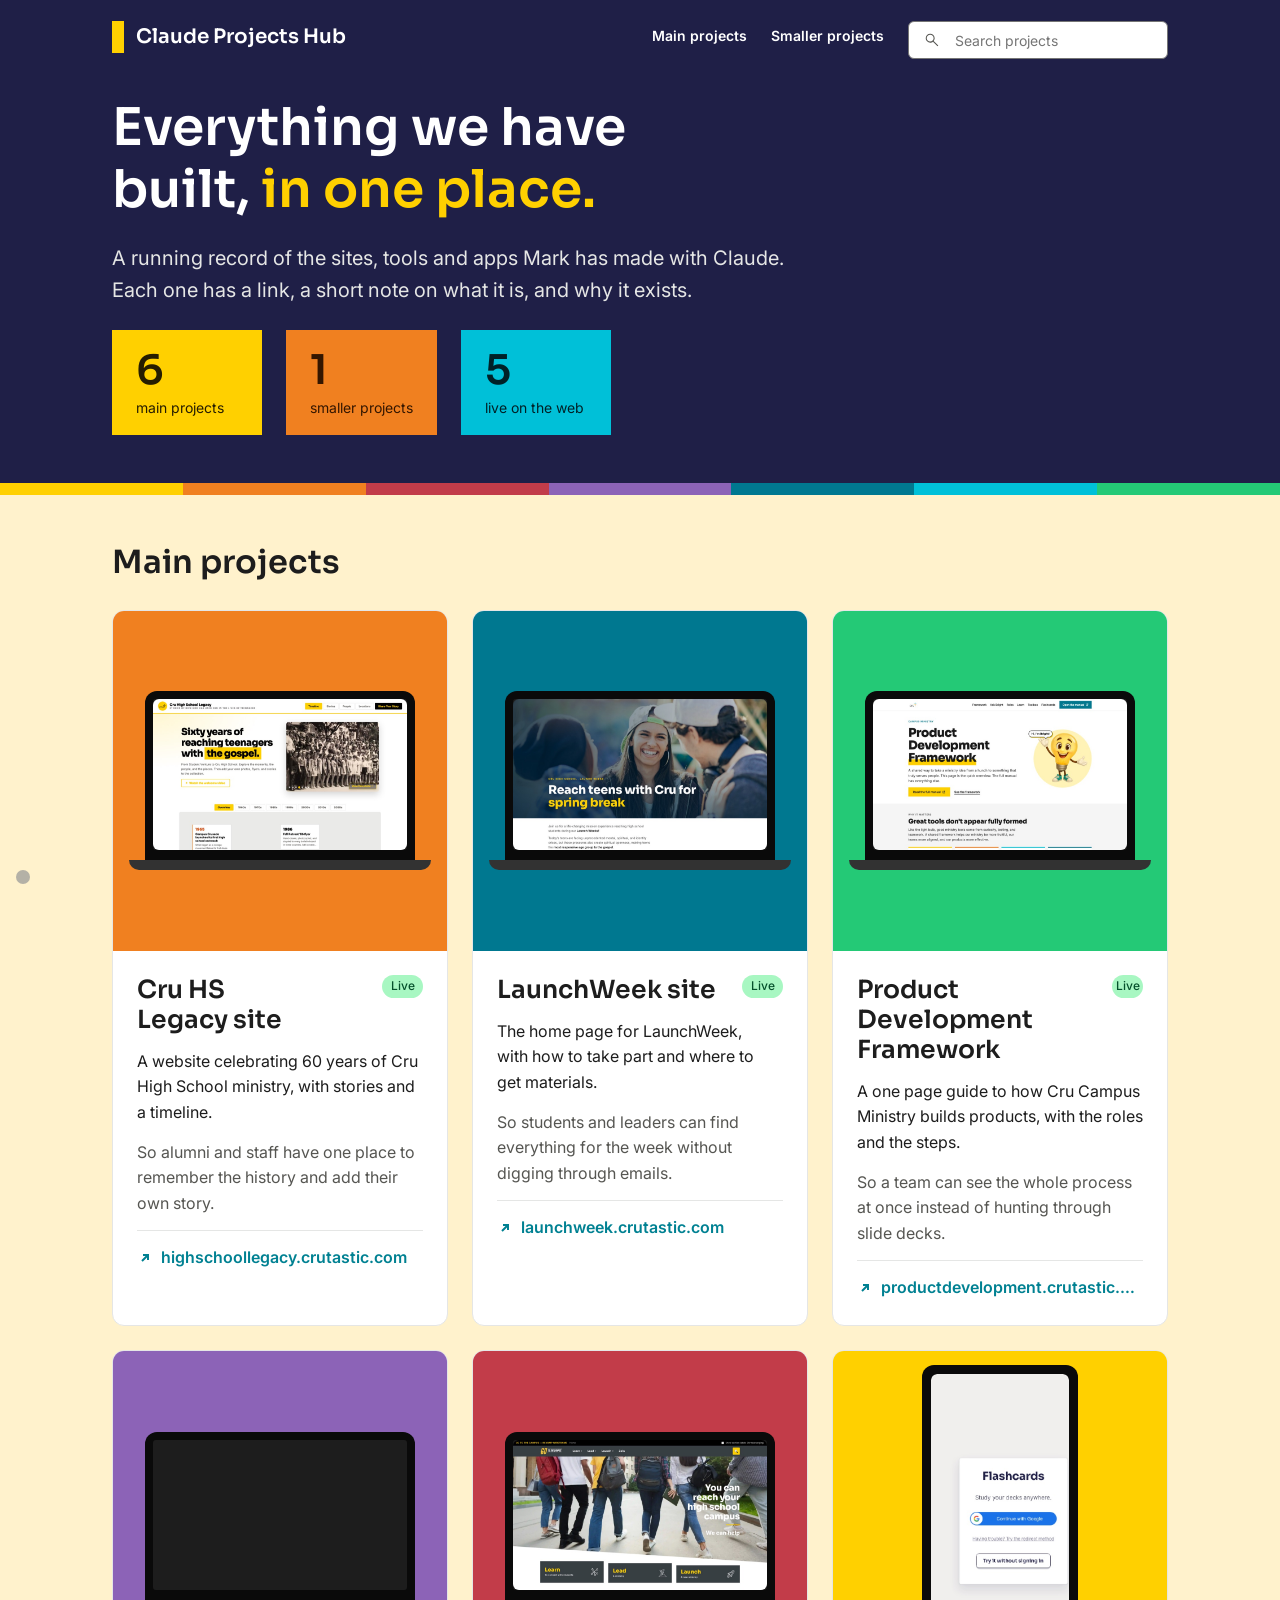
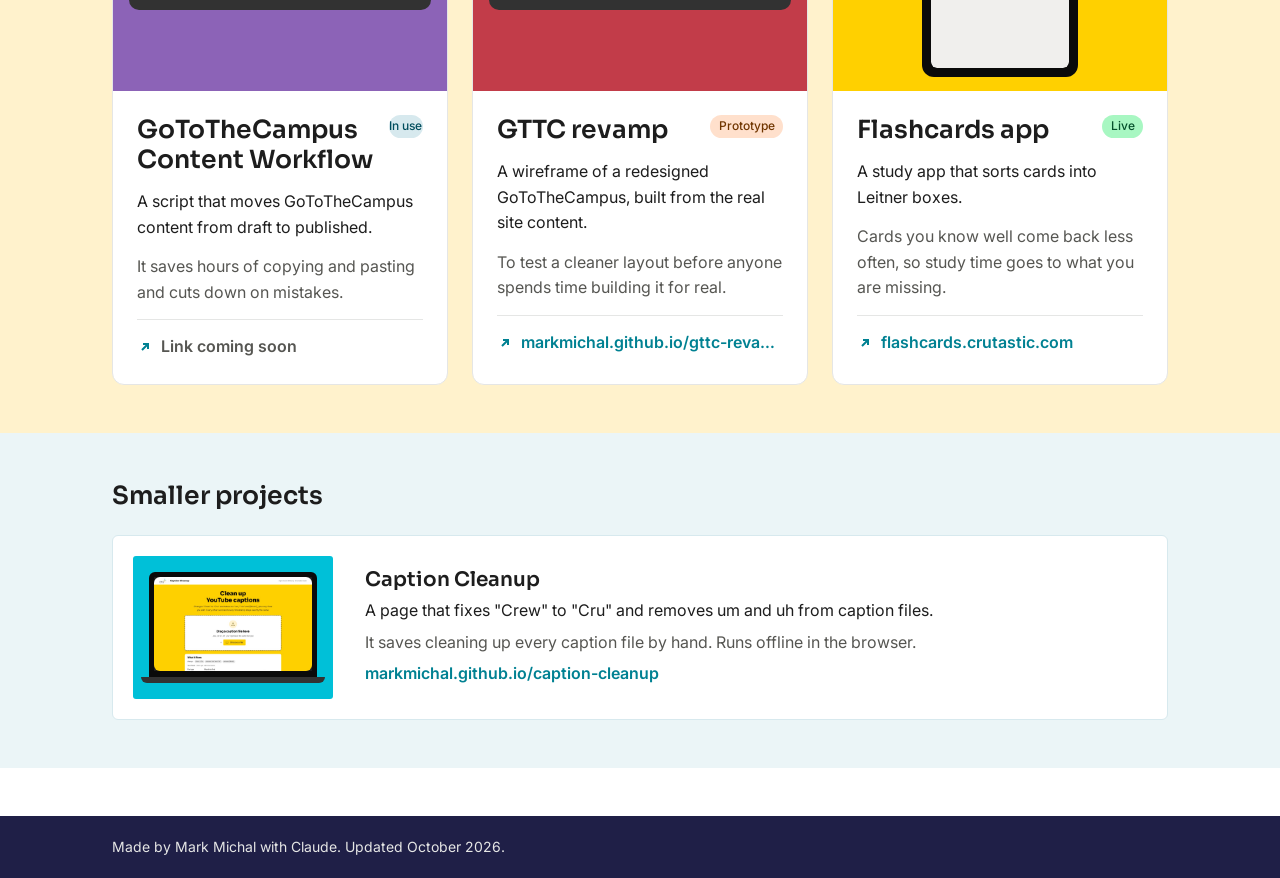
==== index.html @ 9aa40261 "Stop the password box reappearing, add a deliberate way to open it The previous commit decided wheth" ====
<!doctype html>
<html lang="en">
<head>
<meta charset="utf-8">
<meta name="viewport" content="width=device-width, initial-scale=1">
<title>Claude Projects Hub</title>
<meta name="description" content="Everything Mark Michal has built with Claude, in one place.">
<link rel="stylesheet" href="assets/fonts.css">
<link rel="stylesheet" href="cornerstone/bundle.css">
<link rel="stylesheet" href="styles.css">
<script src="cornerstone/bundle.js"></script>
</head>
<body>

<!-- Yellow bar, only visible once you sign in -->
<div id="editbar" class="editbar" hidden>
  <div class="wrap editbar-inner">
    <span class="editbar-text">Edit mode is on. Drop screenshots onto any screen and change the text.</span>
    <span class="editbar-actions">
      <span id="savestate" class="savestate" aria-live="polite"></span>
      <cs-button id="change-pass" variant="neutral" appearance="outlined" size="s">Change password</cs-button>
      <cs-button id="done-editing" variant="neutral" appearance="filled" size="s">Done editing</cs-button>
    </span>
  </div>
</div>

<!-- Navy top -->
<div class="navy">
  <header class="wrap topbar">
    <div class="brand">
      <span class="brand-tick" aria-hidden="true"></span>
      <span class="brand-name">Claude Projects Hub</span>
    </div>
    <div class="topbar-right">
      <nav aria-label="Sections" class="sections">
        <a href="#main">Main projects</a>
        <a href="#small">Smaller projects</a>
      </nav>
      <div class="searchbox">
        <cs-input id="search" type="search" size="s" placeholder="Search projects" with-clear>
          <span slot="label" class="sr">Search projects</span>
          <cs-icon slot="start" name="search"></cs-icon>
        </cs-input>
      </div>
    </div>
  </header>

  <section class="wrap hero">
    <h1>Everything we have built, <span class="hero-accent">in one place.</span></h1>
    <p class="hero-sub">A running record of the sites, tools and apps Mark has made with Claude. Each one has a link, a short note on what it is, and why it exists.</p>
    <div class="counts">
      <div class="count count-brand"><span class="count-num" id="count-main">0</span><span class="count-label">main projects</span></div>
      <div class="count count-warning"><span class="count-num" id="count-small">0</span><span class="count-label">smaller projects</span></div>
      <div class="count count-cyan"><span class="count-num" id="count-live">0</span><span class="count-label">live on the web</span></div>
    </div>
  </section>

  <div class="stripe" aria-hidden="true">
    <span></span><span></span><span></span><span></span><span></span><span></span><span></span>
  </div>
</div>

<main>
  <div class="band band-main" id="band-main">
    <section id="main" class="wrap section">
      <h2 class="section-title">Main projects</h2>
      <div class="grid" id="main-grid"></div>
    </section>
  </div>

  <div class="band band-small" id="band-small">
    <section id="small" class="wrap section">
      <h2 class="section-title section-title-sm">Smaller projects</h2>
      <div class="rows" id="small-rows"></div>
    </section>
  </div>

  <section class="wrap noresults" id="noresults" hidden>No projects match that search. Try a different word.</section>

  <section class="wrap edithelp" id="edithelp" hidden>
    <cs-callout variant="highlight">
      <div class="edithelp-inner">
        <strong>Adding a new project</strong>
        <span>Tell Claude Code "add this to the projects hub." It only needs a title, a link, what it is, why it exists, and whether it goes in main or smaller.</span>
      </div>
    </cs-callout>
  </section>
</main>

<div class="spacer"></div>

<footer class="footer">
  <div class="wrap footer-inner">
    <span>Made by Mark Michal with Claude. Updated October 2026.</span>
  </div>
</footer>

<!-- The quiet gray dot -->
<button type="button" id="owner-dot" class="owner-dot" aria-label="Owner sign in" aria-expanded="false"></button>

<div class="signin" id="signin" hidden>
  <div class="signin-fields">
    <cs-input id="signin-email" type="email" size="s" placeholder="Email" autocomplete="username">
      <span slot="label" class="sr">Email</span>
    </cs-input>
    <cs-input id="signin-pass" type="password" size="s" placeholder="Password" autocomplete="current-password">
      <span slot="label" class="sr">Password</span>
    </cs-input>
  </div>
  <div class="signin-buttons">
    <cs-button id="signin-go" variant="brand" appearance="filled" size="s">Sign in</cs-button>
    <cs-button id="signin-cancel" variant="neutral" appearance="outlined" size="s">Cancel</cs-button>
  </div>
  <span class="signin-msg" id="signin-msg" role="alert" hidden></span>
</div>

<!-- Set a password. Only appears when you arrive on a one-time reset link. -->
<div class="setpass" id="setpass" hidden>
  <div class="setpass-card" role="dialog" aria-modal="true" aria-labelledby="setpass-title">
    <h2 id="setpass-title">Set your password</h2>
    <p class="setpass-note">This password only unlocks editing this site. It is not your Cru password and not your Google password.</p>
    <cs-input id="pass1" type="password" size="s" label="New password" autocomplete="new-password"></cs-input>
    <cs-input id="pass2" type="password" size="s" label="Type it again" autocomplete="new-password"></cs-input>
    <div class="setpass-buttons">
      <cs-button id="pass-save" variant="brand" appearance="filled" size="s">Save password</cs-button>
    </div>
    <span class="setpass-msg" id="setpass-msg" role="alert" hidden></span>
  </div>
</div>

<script src="config.js"></script>
<script src="projects.js"></script>
<script src="vendor/supabase.js"></script>
<script src="app.js"></script>
</body>
</html>
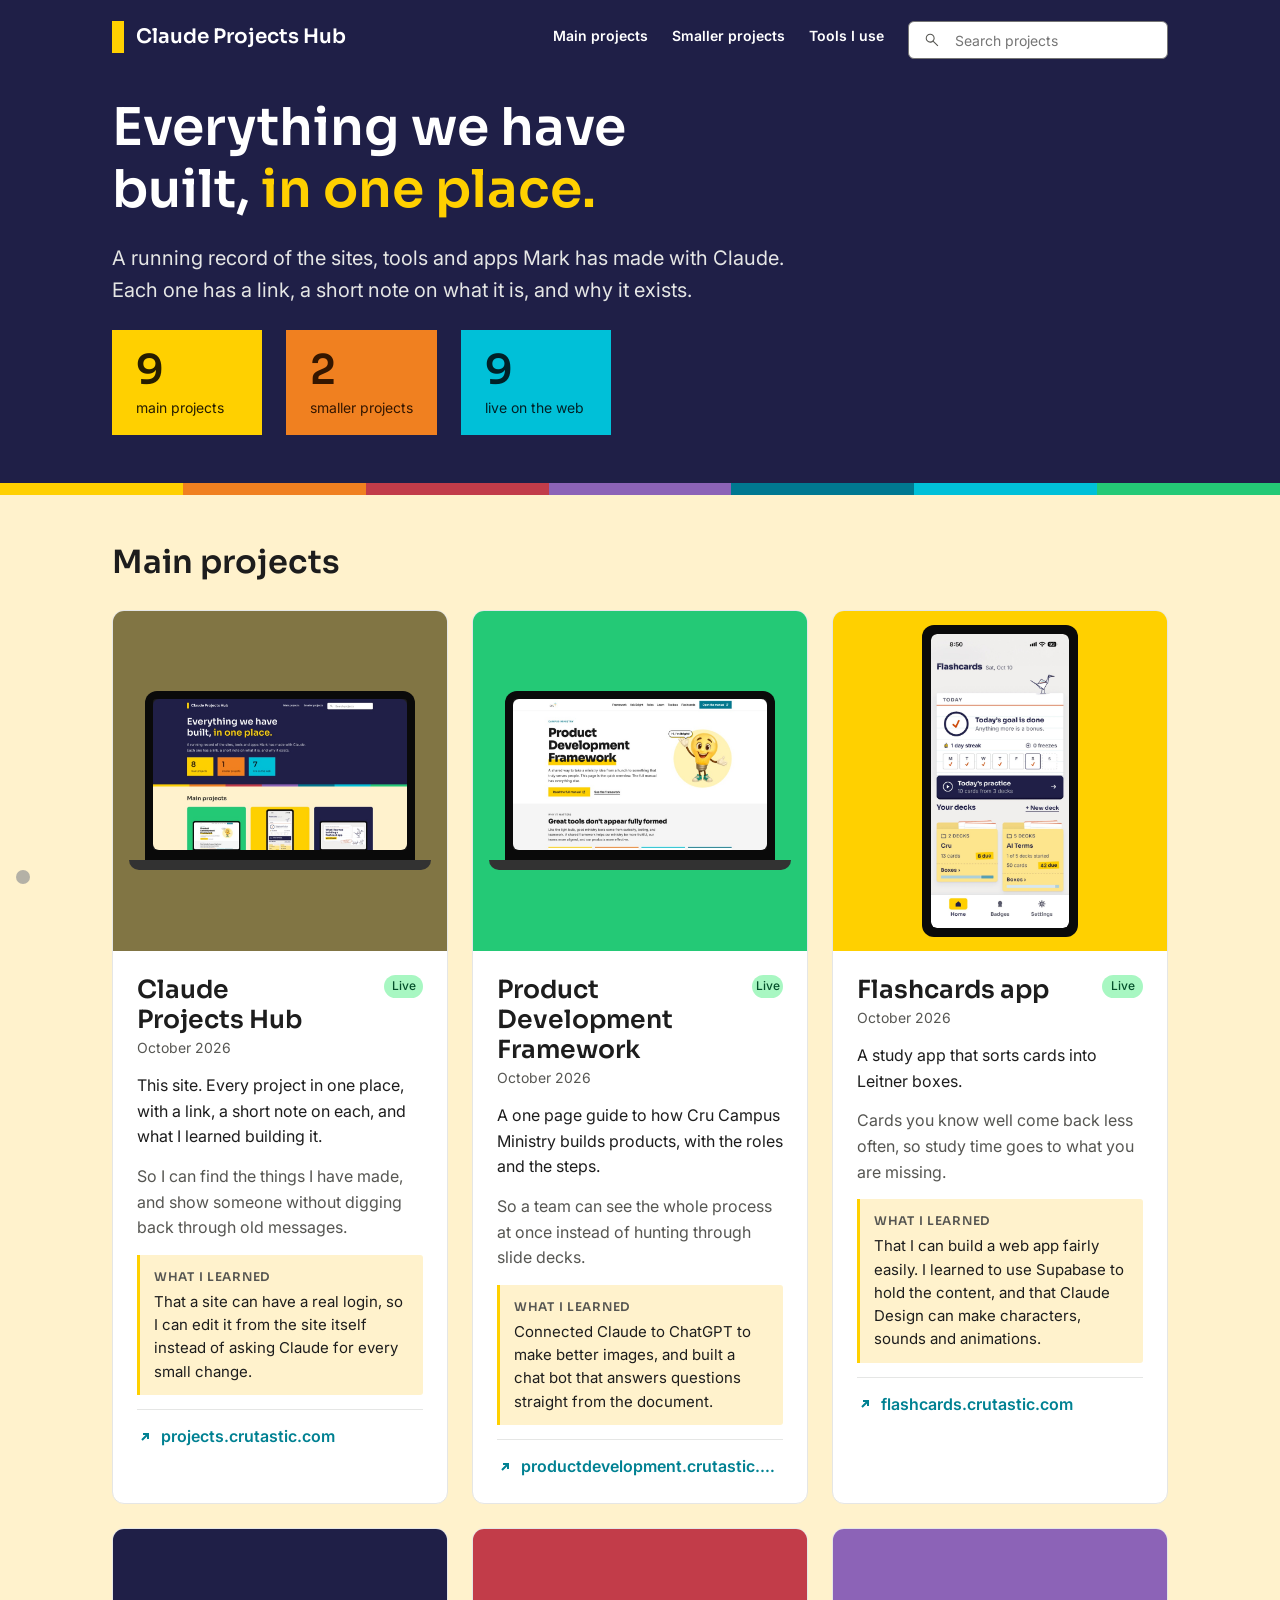
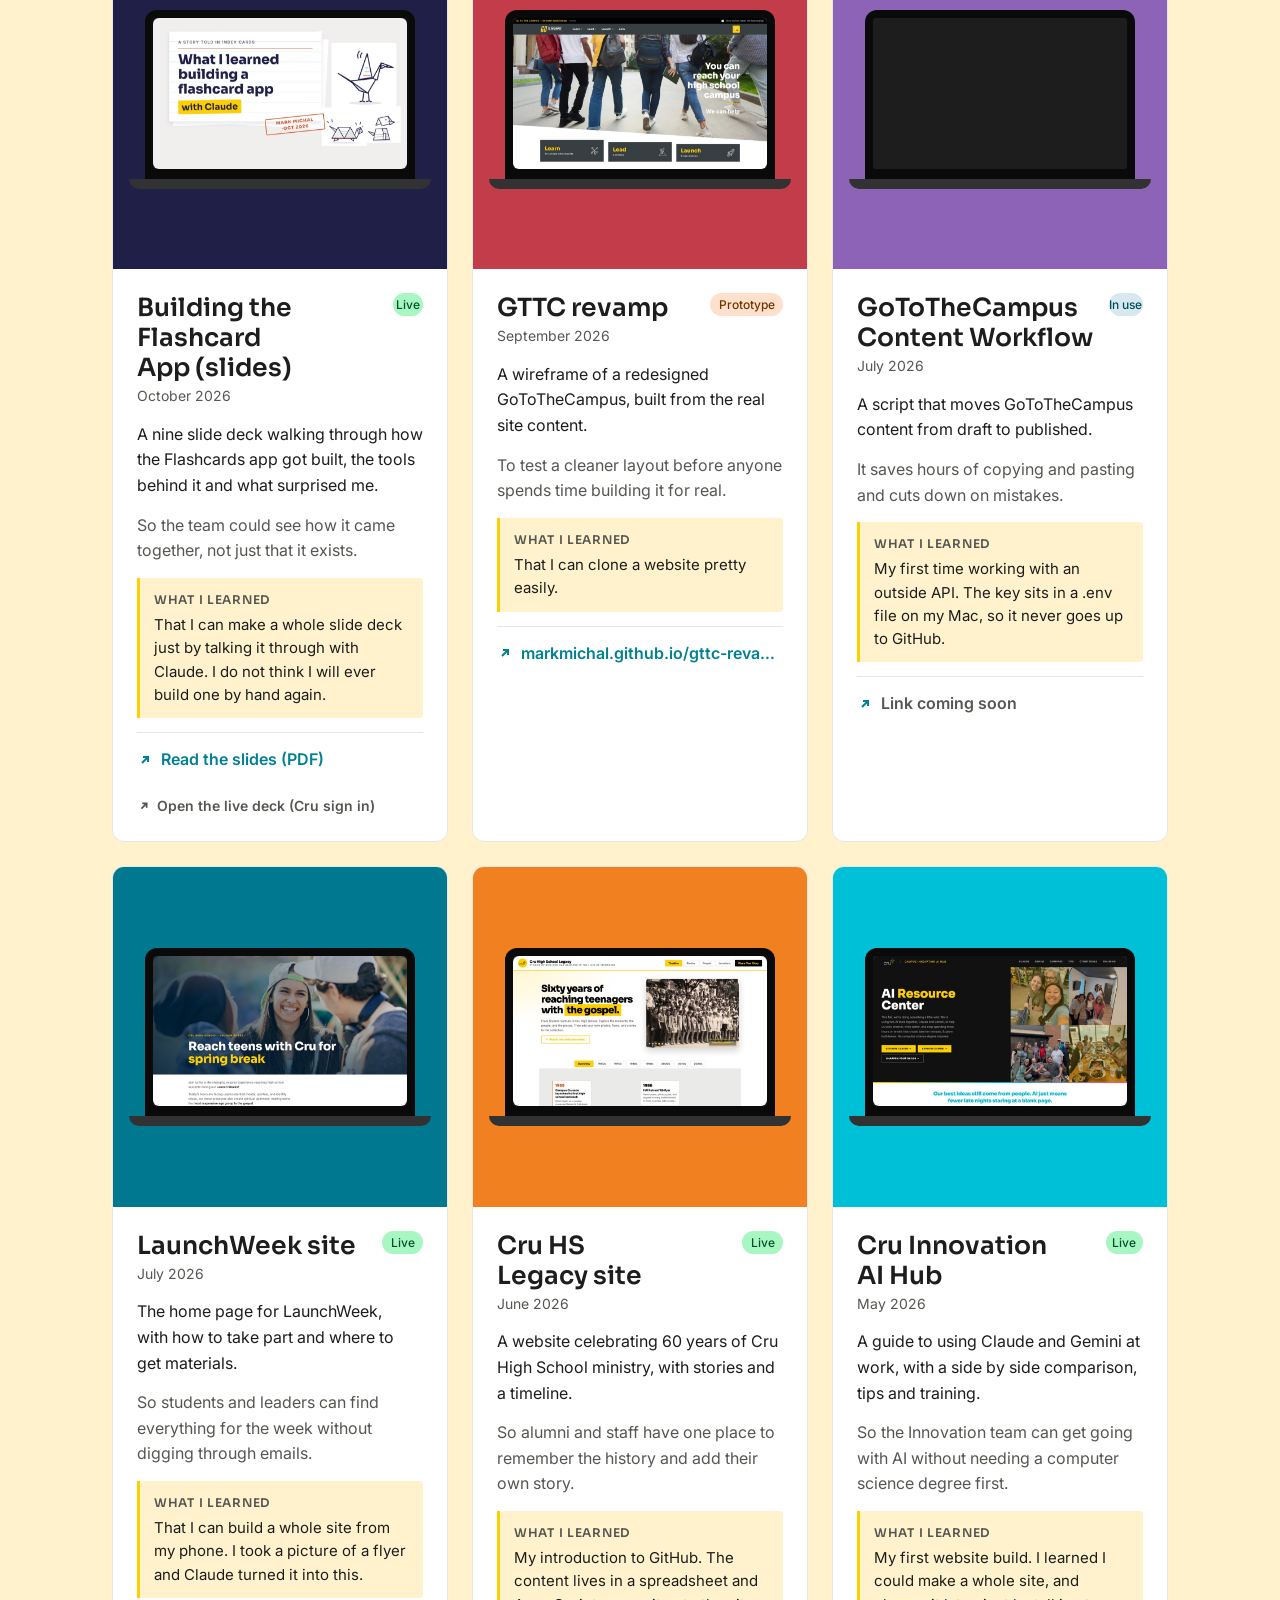
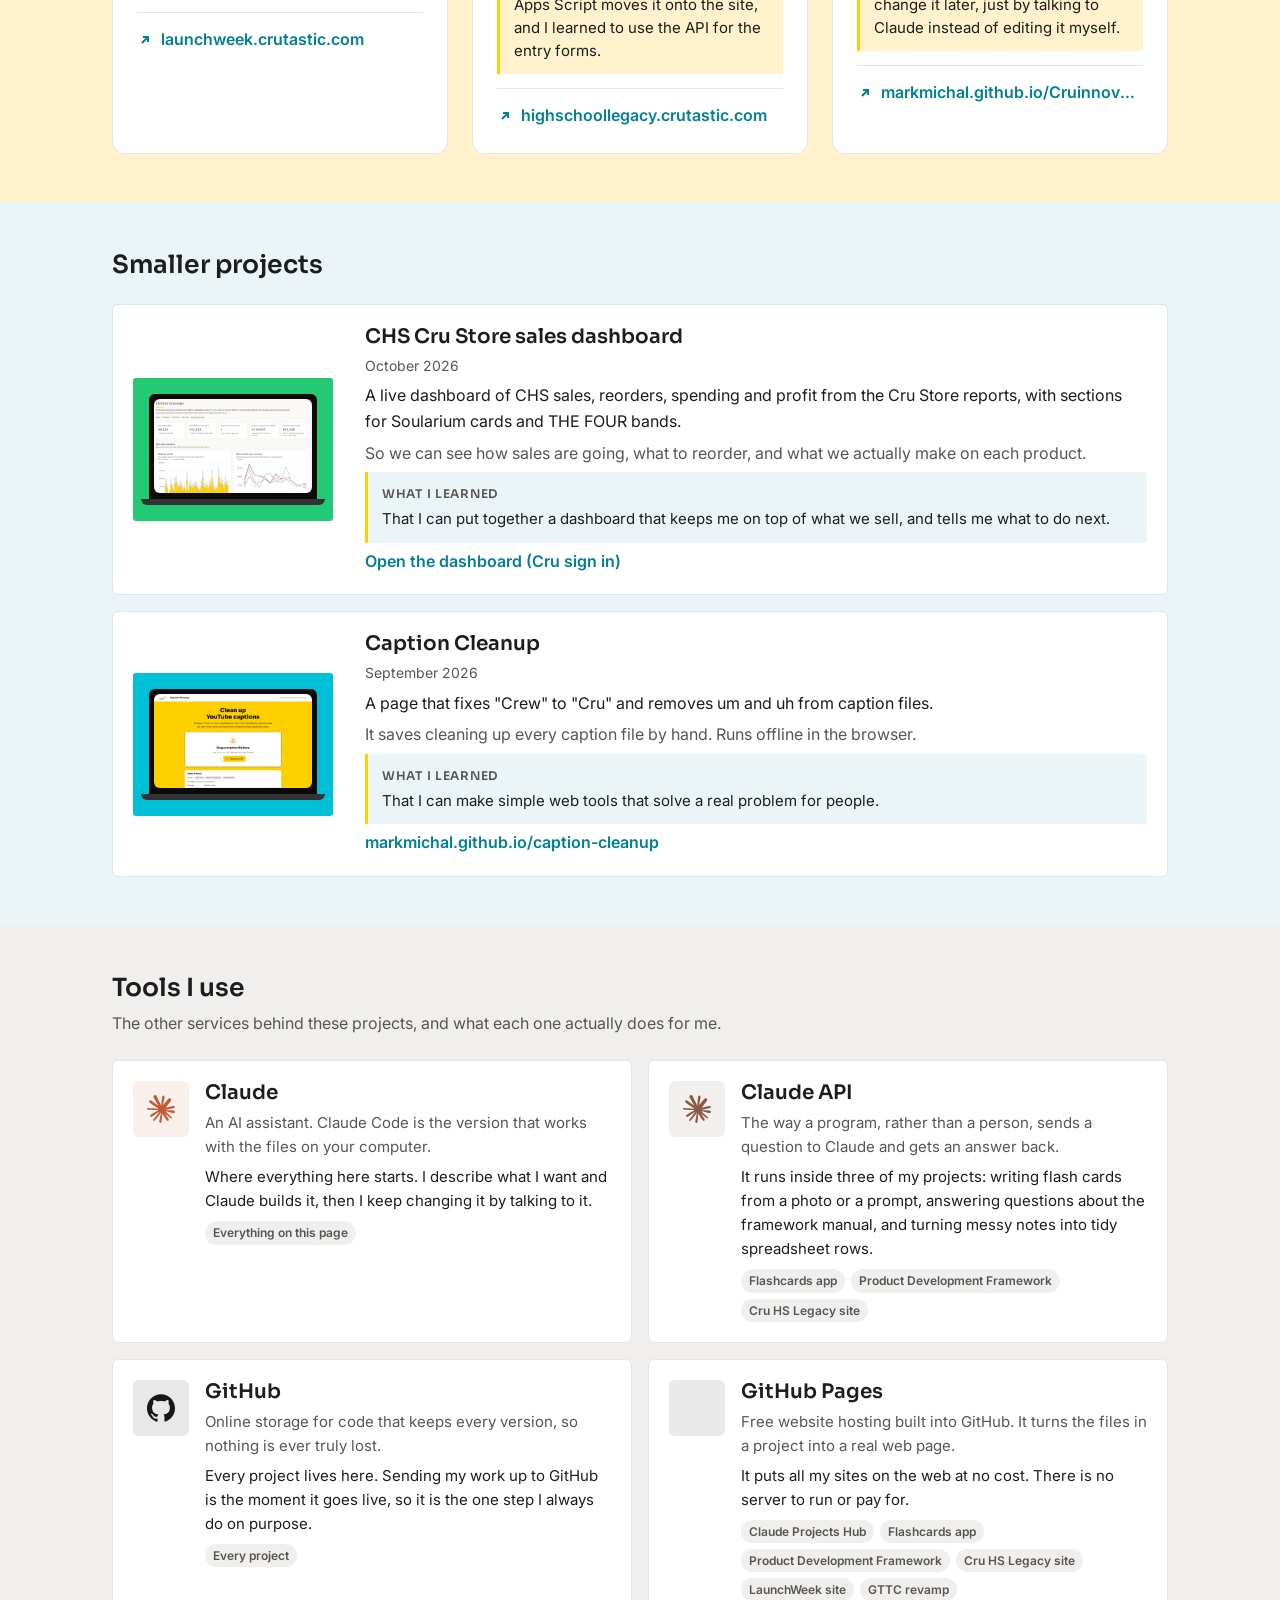
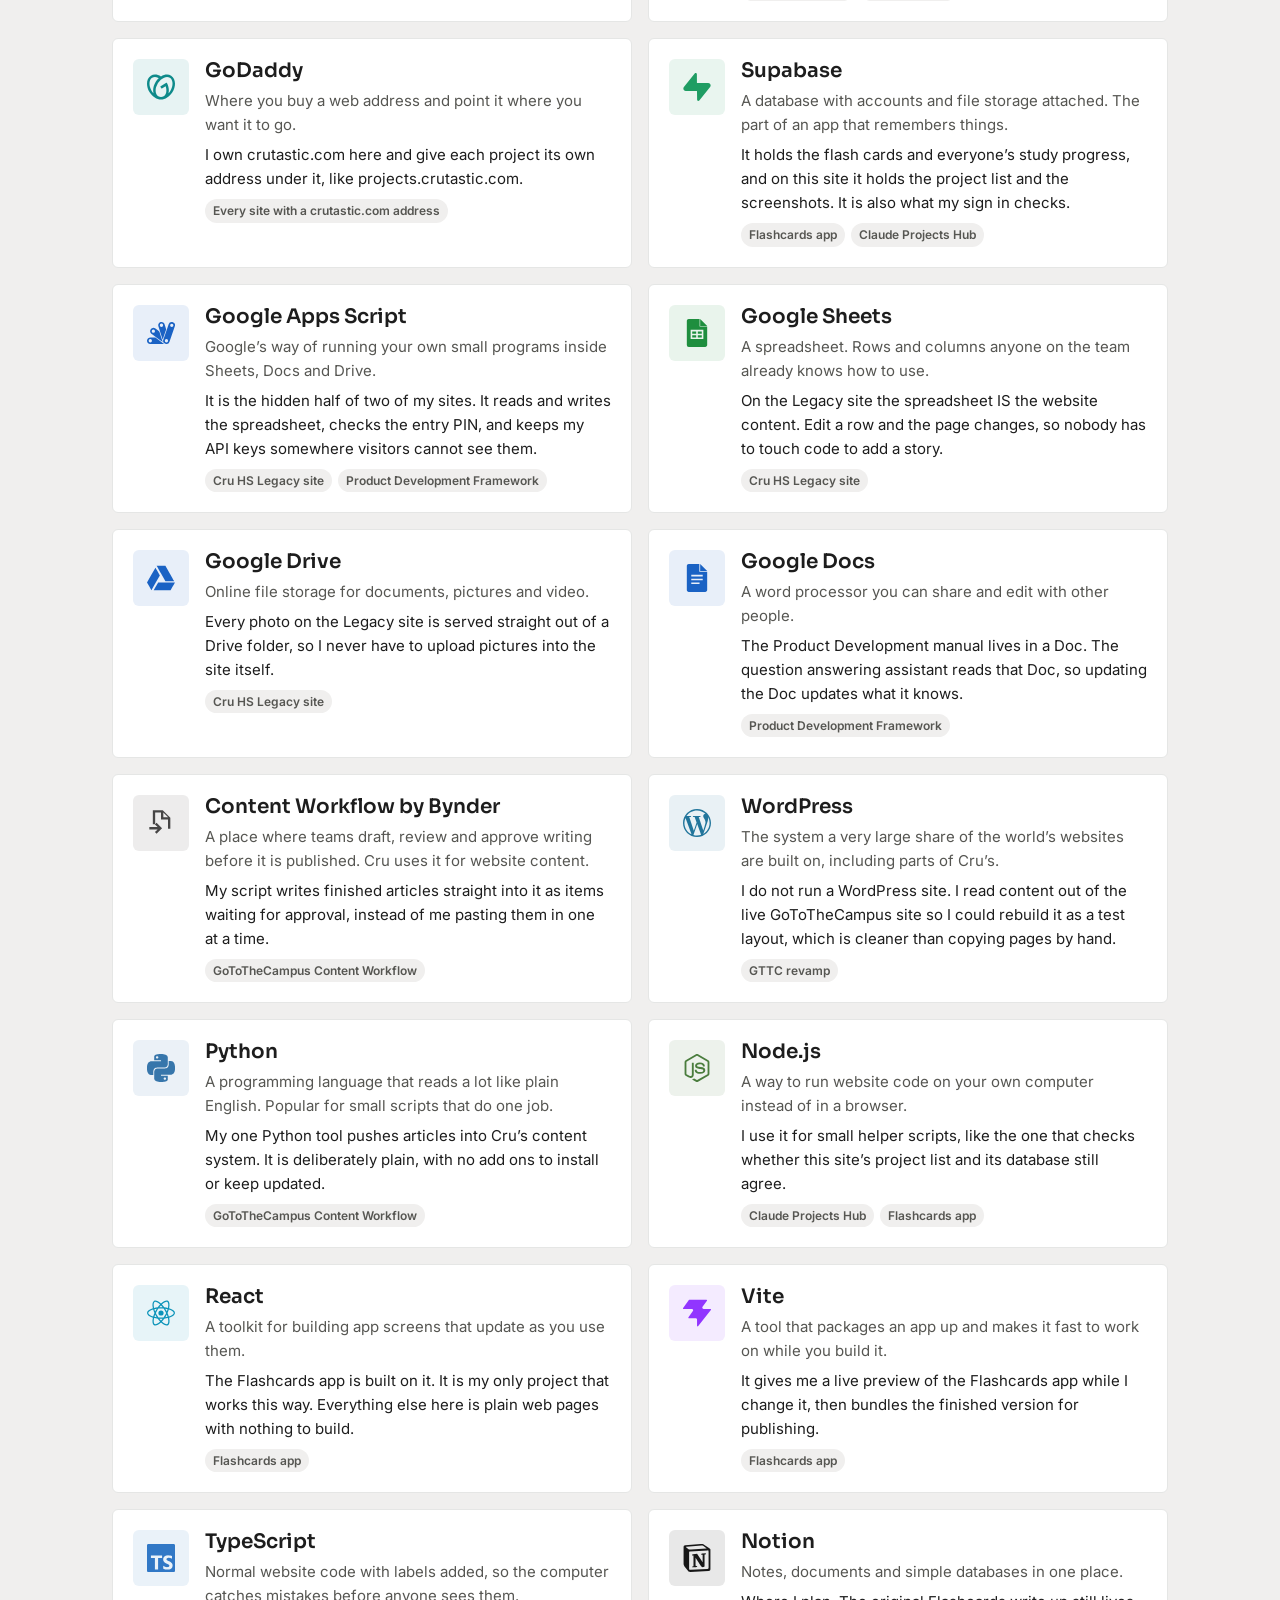
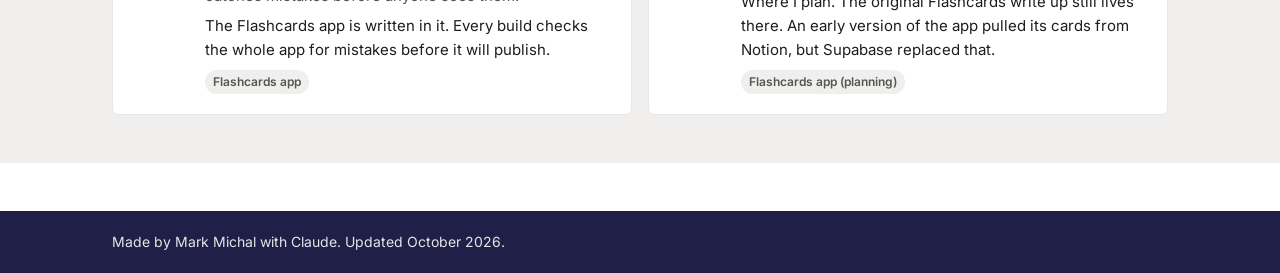
==== commit e1634095: "Add a Tools I use section, with each tool's own logo A new band at the foot of the page listing the " ====
--- a/index.html
+++ b/index.html
@@ -35,6 +35,7 @@
       <nav aria-label="Sections" class="sections">
         <a href="#main">Main projects</a>
         <a href="#small">Smaller projects</a>
+        <a href="#tools">Tools I use</a>
       </nav>
       <div class="searchbox">
         <cs-input id="search" type="search" size="s" placeholder="Search projects" with-clear>
@@ -75,7 +76,15 @@
     </section>
   </div>
 
-  <section class="wrap noresults" id="noresults" hidden>No projects match that search. Try a different word.</section>
+  <div class="band band-tools" id="band-tools">
+    <section id="tools" class="wrap section">
+      <h2 class="section-title section-title-sm">Tools I use</h2>
+      <p class="section-note">The other services behind these projects, and what each one actually does for me.</p>
+      <div class="tools" id="tools-grid"></div>
+    </section>
+  </div>
+
+  <section class="wrap noresults" id="noresults" hidden>Nothing matches that search. Try a different word.</section>
 
   <section class="wrap edithelp" id="edithelp" hidden>
     <cs-callout variant="highlight">
@@ -130,6 +139,7 @@
 
 <script src="config.js"></script>
 <script src="projects.js"></script>
+<script src="tools.js"></script>
 <script src="vendor/supabase.js"></script>
 <script src="app.js"></script>
 </body>
--- a/styles.css
+++ b/styles.css
@@ -124,6 +124,7 @@
 
 .band-main { background: var(--cs-color-brand-fill-quiet); }
 .band-small { background: var(--cs-color-information-fill-quiet); }
+.band-tools { background: var(--cs-color-surface-lowered); }
 .band[hidden] { display: none; }
 
 .section {
@@ -132,8 +133,10 @@
 }
 .band-main .section { gap: 28px; }
 .band-small .section { gap: 24px; }
+.band-tools .section { gap: 8px; }
 .section-title { font-size: clamp(26px, 3vw, 32px); }
 .section-title-sm { font-size: 25px; }
+.section-note { margin: 0 0 16px; color: var(--cs-color-text-quiet); max-width: 640px; }
 
 .grid {
   display: grid;
@@ -346,3 +349,126 @@
 .setpass-buttons { display: flex; gap: 8px; padding-top: 4px; }
 .setpass-msg { font-size: 14px; font-weight: 600; color: var(--cs-color-danger-on-quiet); }
 .setpass-msg[hidden] { display: none; }
+
+/* ---------- Date and what I learned ---------- */
+
+.card-heading { display: flex; flex-direction: column; gap: 2px; min-width: 0; }
+
+.card-date {
+  font-size: 14px;
+  color: var(--cs-color-text-quiet);
+}
+
+/* Set apart from the two description sentences, because it is a different
+   kind of thing: a note from Mark rather than a description of the project. */
+.learned {
+  display: flex; flex-direction: column; gap: 4px;
+  padding: 12px 14px;
+  border-left: 3px solid var(--cs-color-brand-fill-loud);
+  background: var(--cs-color-brand-fill-quiet);
+  border-radius: 0 3px 3px 0;
+}
+.learned-label {
+  font-family: var(--font-heading);
+  font-weight: 600;
+  font-size: 12px;
+  letter-spacing: 0.06em;
+  text-transform: uppercase;
+  color: var(--cs-color-text-quiet);
+}
+.learned-text { font-size: 15px; line-height: 1.55; }
+
+/* On the pale yellow band the quiet brand fill would vanish, so the smaller
+   rows get the plain surface instead. */
+.row .learned { background: var(--cs-color-information-fill-quiet); }
+
+/* ---------- Tools I use ----------
+   No screenshots here. Each tool shows its own logo, saved in logos/ as a
+   single color SVG and tinted with that company's brand color. The logo is a
+   mask rather than an <img>, which is what lets one file take any color and
+   keeps it sharp at any size. */
+
+.tools {
+  display: grid;
+  /* Two across on a wide screen. Three columns squeezed the sentences into a
+     column about thirty characters wide, which was painful to read. */
+  /* min() matters. A bare minmax(420px, 1fr) forces every column to be at
+     least 420px even when the screen is 375px wide, which pushed the cards
+     off the right edge and made the whole page scroll sideways on a phone. */
+  grid-template-columns: repeat(auto-fit, minmax(min(420px, 100%), 1fr));
+  gap: 16px;
+}
+
+.tool {
+  position: relative;
+  display: flex;
+  gap: 16px;
+  padding: 20px;
+  background: var(--cs-color-surface-raised);
+  border: 1px solid var(--cs-color-surface-border);
+  border-radius: 6px;
+  transition: box-shadow 150ms ease, transform 150ms ease;
+}
+.tool:hover, .tool:focus-within {
+  box-shadow: 0 0 0 3px var(--cs-color-brand-fill-loud);
+  transform: translateY(-2px);
+}
+@media (prefers-reduced-motion: reduce) {
+  .tool { transition: none; }
+  .tool:hover, .tool:focus-within { transform: none; }
+}
+
+.tool-logo {
+  flex: 0 0 56px;
+  height: 56px;
+  display: flex;
+  align-items: center;
+  justify-content: center;
+  border-radius: 6px;
+  /* A very light wash of the brand color so the tile reads as that tool's
+     without shouting. */
+  background: color-mix(in srgb, var(--tool-color) 10%, #ffffff);
+}
+.tool-mark {
+  width: 28px; height: 28px;
+  background-color: var(--tool-color);
+  -webkit-mask-size: contain; mask-size: contain;
+  -webkit-mask-repeat: no-repeat; mask-repeat: no-repeat;
+  -webkit-mask-position: center; mask-position: center;
+}
+
+.tool-body { display: flex; flex-direction: column; gap: 6px; min-width: 0; }
+.tool-name { font-family: var(--font-heading); font-weight: 600; font-size: 20px; line-height: 1.2; }
+.tool-what { color: var(--cs-color-text-quiet); font-size: 15px; }
+.tool-how { font-size: 15px; }
+
+/* Which projects this tool shows up in. */
+.tool-used { display: flex; flex-wrap: wrap; gap: 6px; margin-top: 2px; }
+.tool-used span {
+  font-size: 12px; font-weight: 600;
+  padding: 2px 8px; border-radius: 999px;
+  background: var(--cs-color-neutral-fill-quiet);
+  color: var(--cs-color-neutral-on-quiet);
+}
+
+/* A second link on a card. Must sit above .stretch (z-index 2) or the
+   whole-card link covers it and the click never arrives. */
+.alt-link {
+  position: relative;
+  z-index: 3;
+  align-self: flex-start;
+  display: inline-flex;
+  align-items: center;
+  gap: 6px;
+  margin-top: 8px;
+  font-size: 14px;
+  font-weight: 600;
+  color: var(--cs-color-text-quiet);
+  text-decoration: none;
+}
+.alt-link:hover { color: var(--cs-color-text-link); text-decoration: underline; }
+.alt-link svg { flex-shrink: 0; }
+
+/* The main link on a card that is not clickable as a whole. */
+.real-link { position: relative; z-index: 3; text-decoration: none; }
+.real-link:hover { text-decoration: underline; }
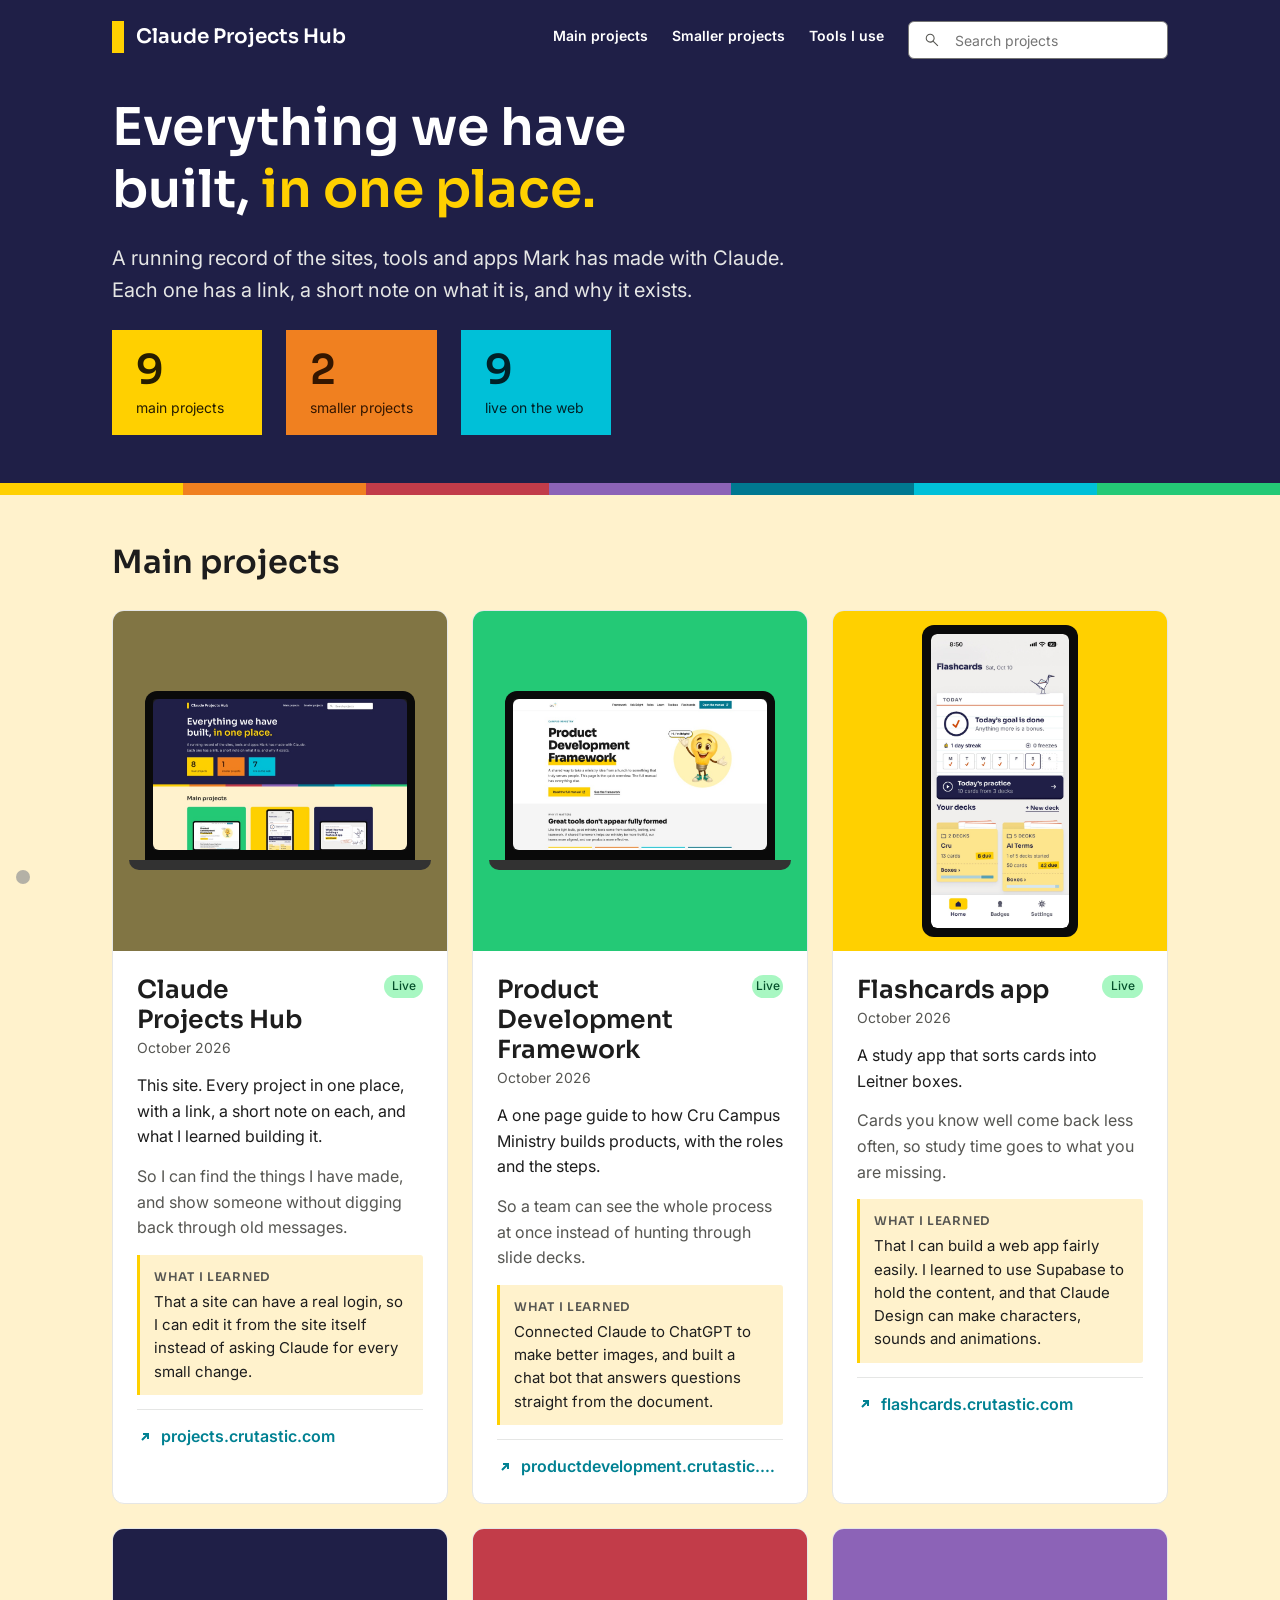
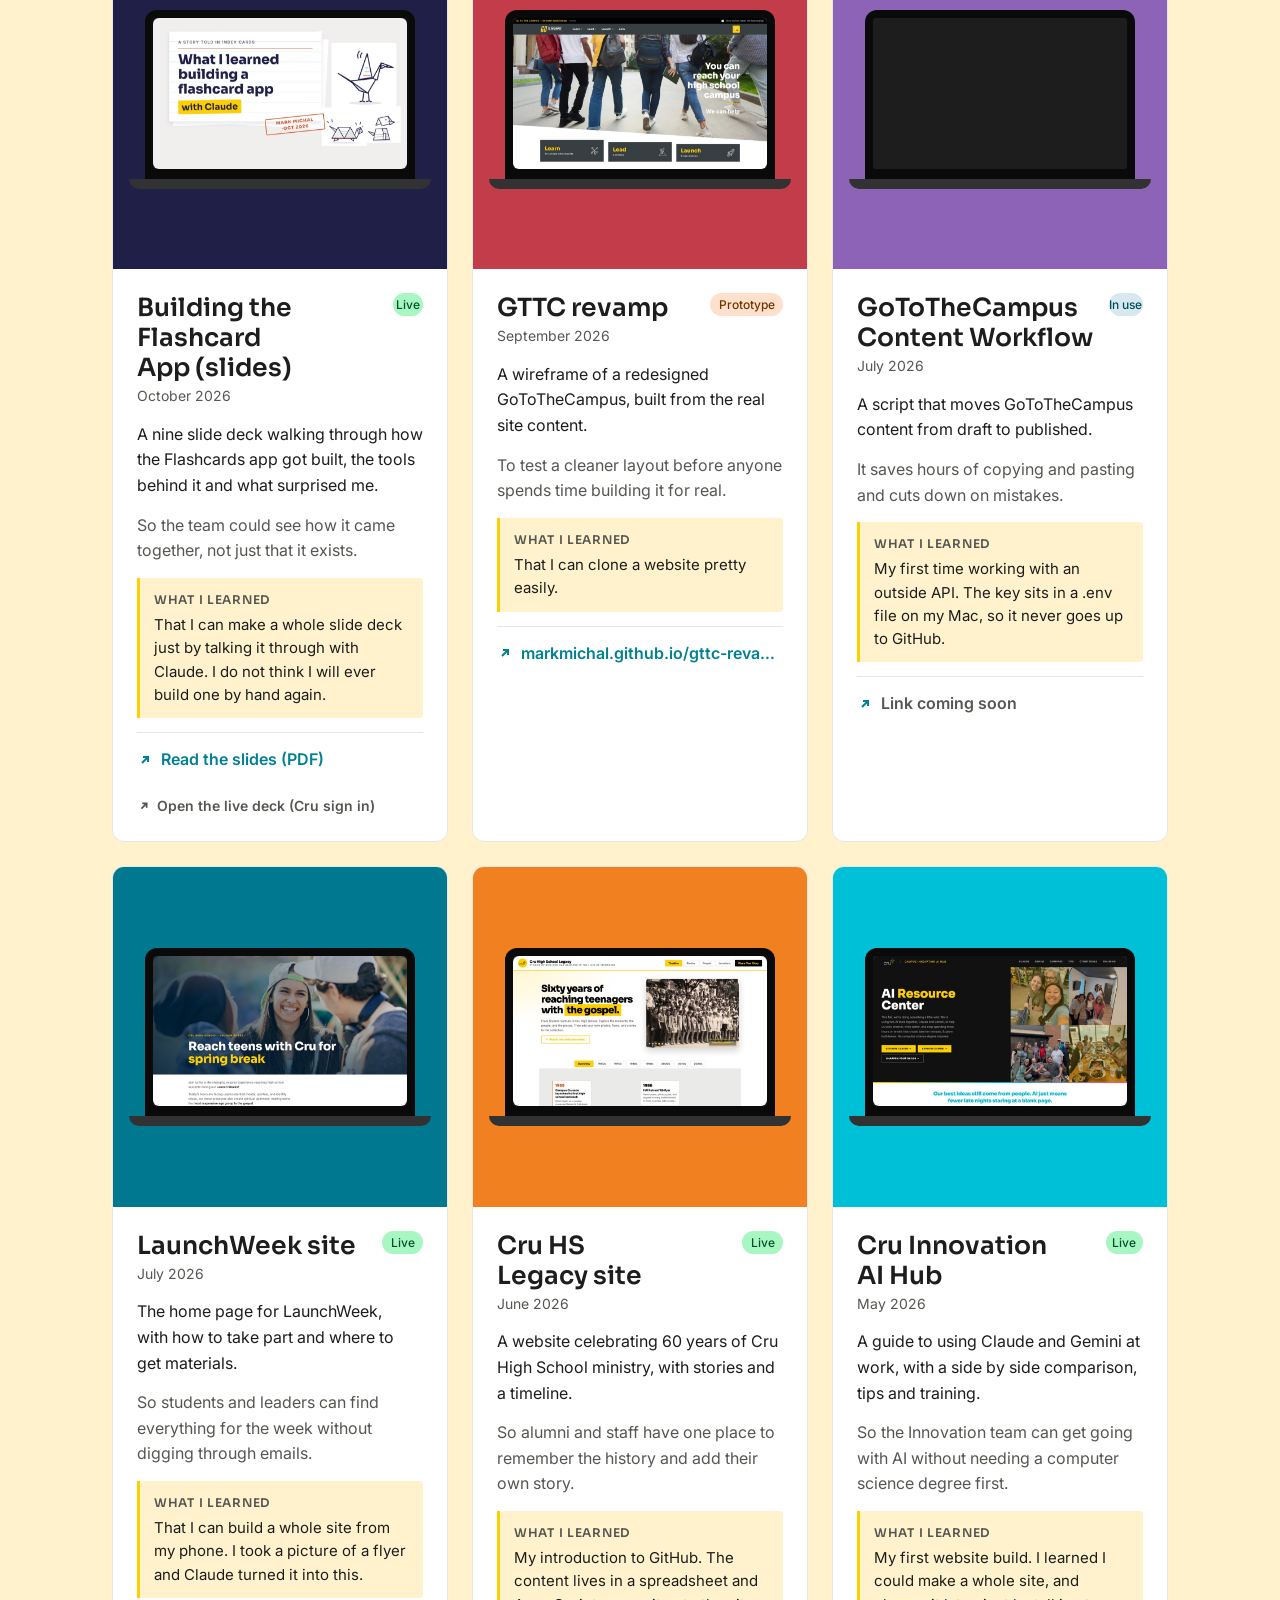
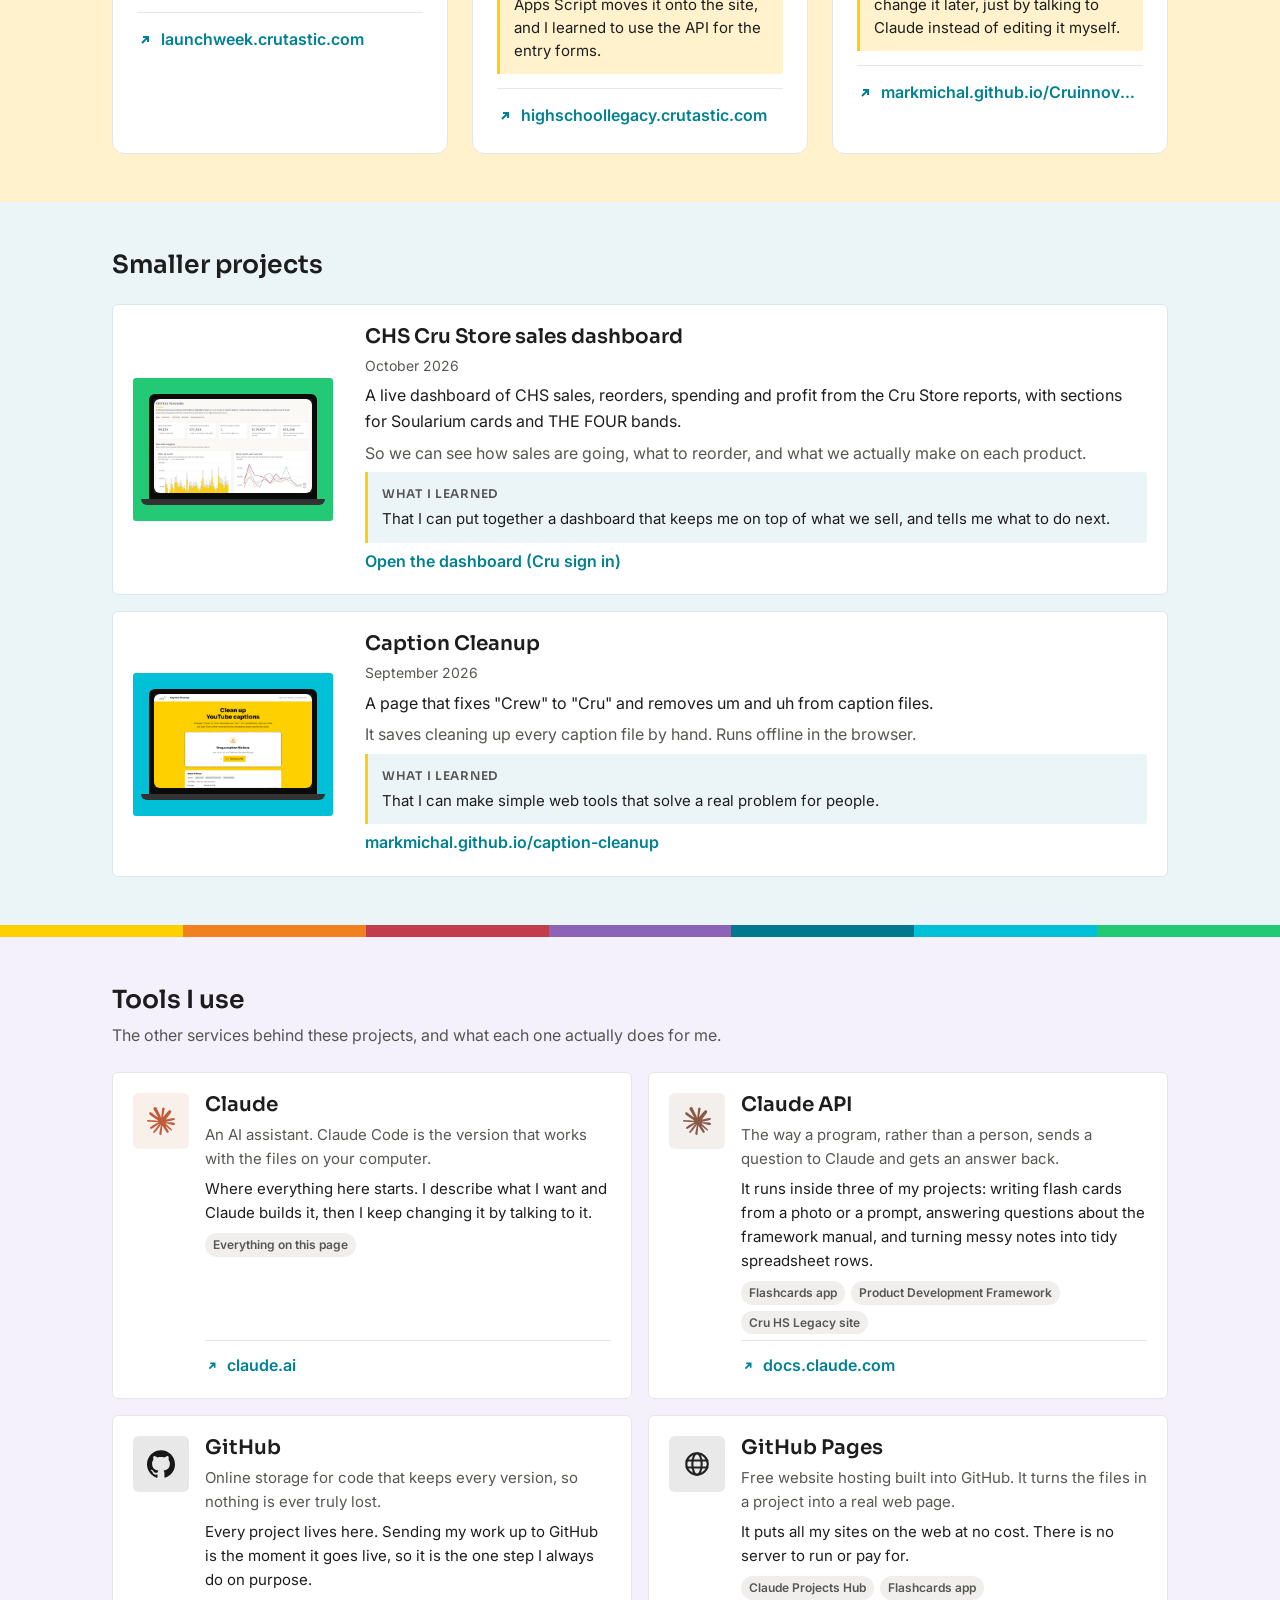
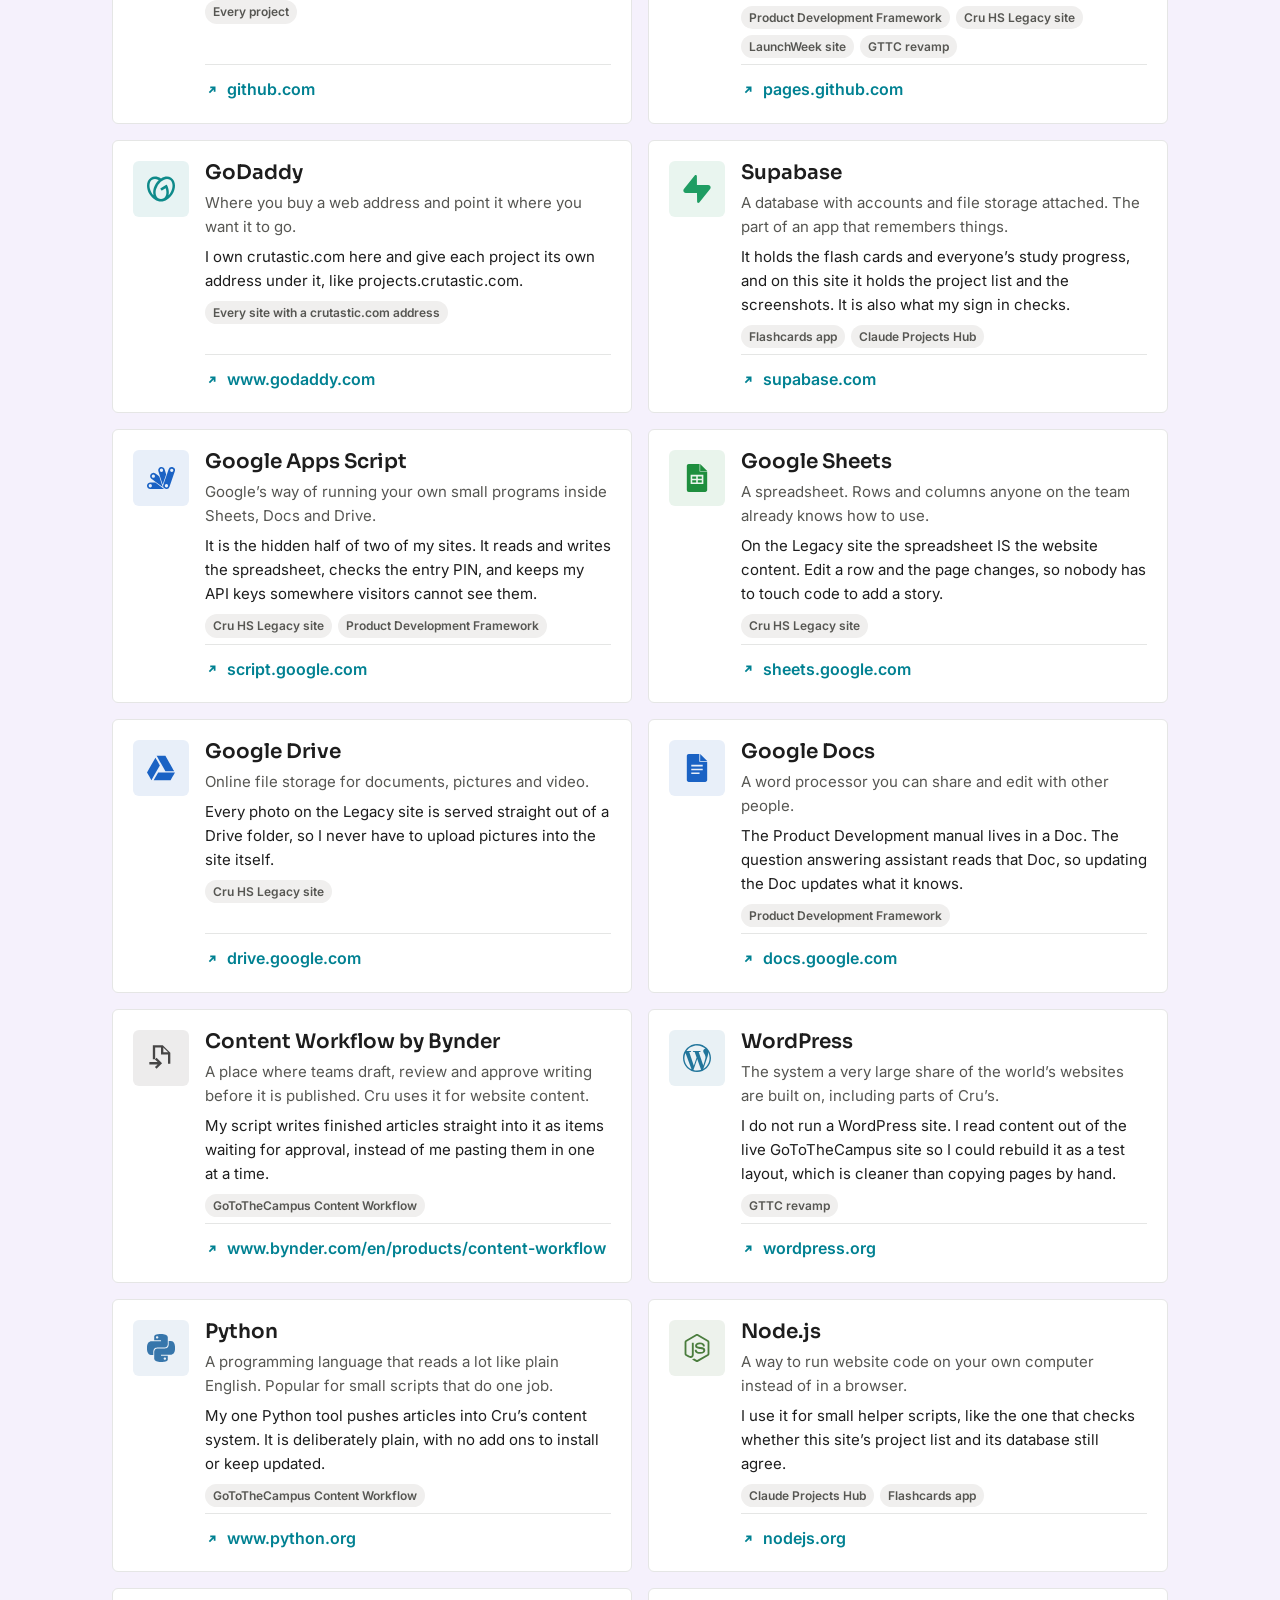
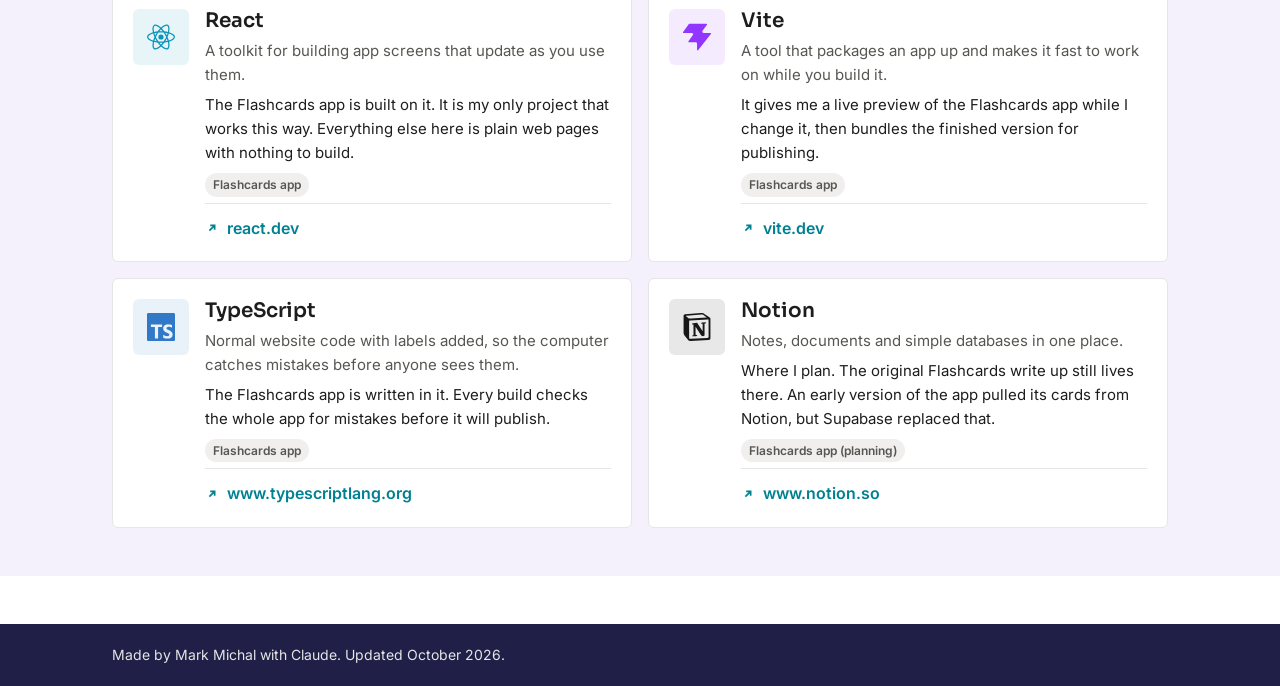
==== commit 44014b14: "Set the tools band apart, and show each tool's address Two things Mark asked for after seeing it liv" ====
--- a/index.html
+++ b/index.html
@@ -77,6 +77,12 @@
   </div>
 
   <div class="band band-tools" id="band-tools">
+    <!-- The same Cru stripe as under the hero, reused here as a divider. The
+         tools band sits right under the smaller projects band and the two pale
+         backgrounds alone were not enough to tell them apart. -->
+    <div class="stripe" aria-hidden="true">
+      <span></span><span></span><span></span><span></span><span></span><span></span><span></span>
+    </div>
     <section id="tools" class="wrap section">
       <h2 class="section-title section-title-sm">Tools I use</h2>
       <p class="section-note">The other services behind these projects, and what each one actually does for me.</p>
--- a/styles.css
+++ b/styles.css
@@ -124,7 +124,10 @@
 
 .band-main { background: var(--cs-color-brand-fill-quiet); }
 .band-small { background: var(--cs-color-information-fill-quiet); }
-.band-tools { background: var(--cs-color-surface-lowered); }
+/* Pale purple, a different hue from the yellow and blue bands above it.
+   Plain gray was too close to the pale blue of the smaller projects and the
+   two sections ran together. */
+.band-tools { background: var(--cs-color-highlight-fill-quiet); }
 .band[hidden] { display: none; }
 
 .section {
@@ -450,6 +453,18 @@
   background: var(--cs-color-neutral-fill-quiet);
   color: var(--cs-color-neutral-on-quiet);
 }
+
+/* The tool's own web address, shown so people know the tile can be clicked.
+   Pushed to the bottom so every tile in a row lines its address up. */
+.tool-link {
+  display: flex; align-items: center; gap: 8px;
+  margin-top: auto; padding-top: 12px; min-width: 0;
+  color: var(--cs-color-text-link);
+  border-top: 1px solid var(--cs-color-surface-border);
+}
+.tool-link svg { flex-shrink: 0; }
+.tool:hover .urlline, .tool:focus-within .urlline { text-decoration: underline; }
+.tool-body { flex-grow: 1; }
 
 /* A second link on a card. Must sit above .stretch (z-index 2) or the
    whole-card link covers it and the click never arrives. */
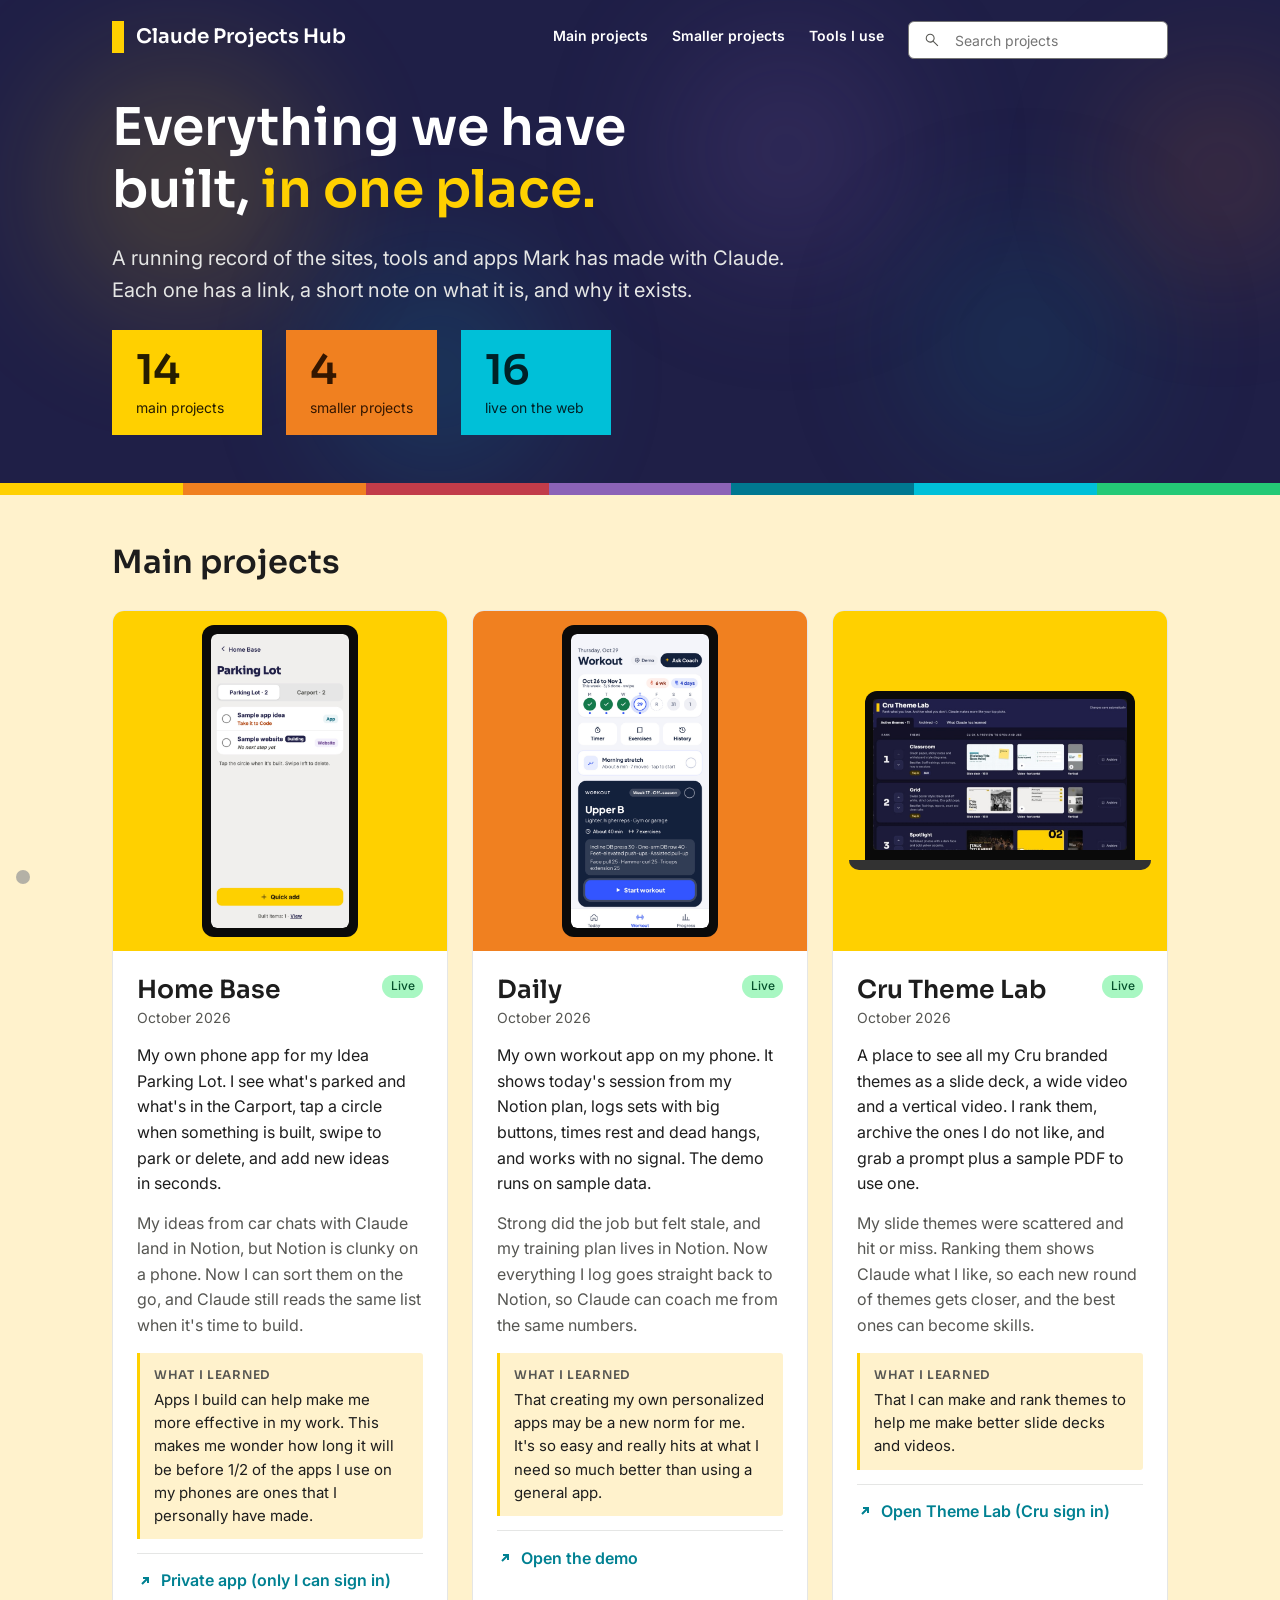
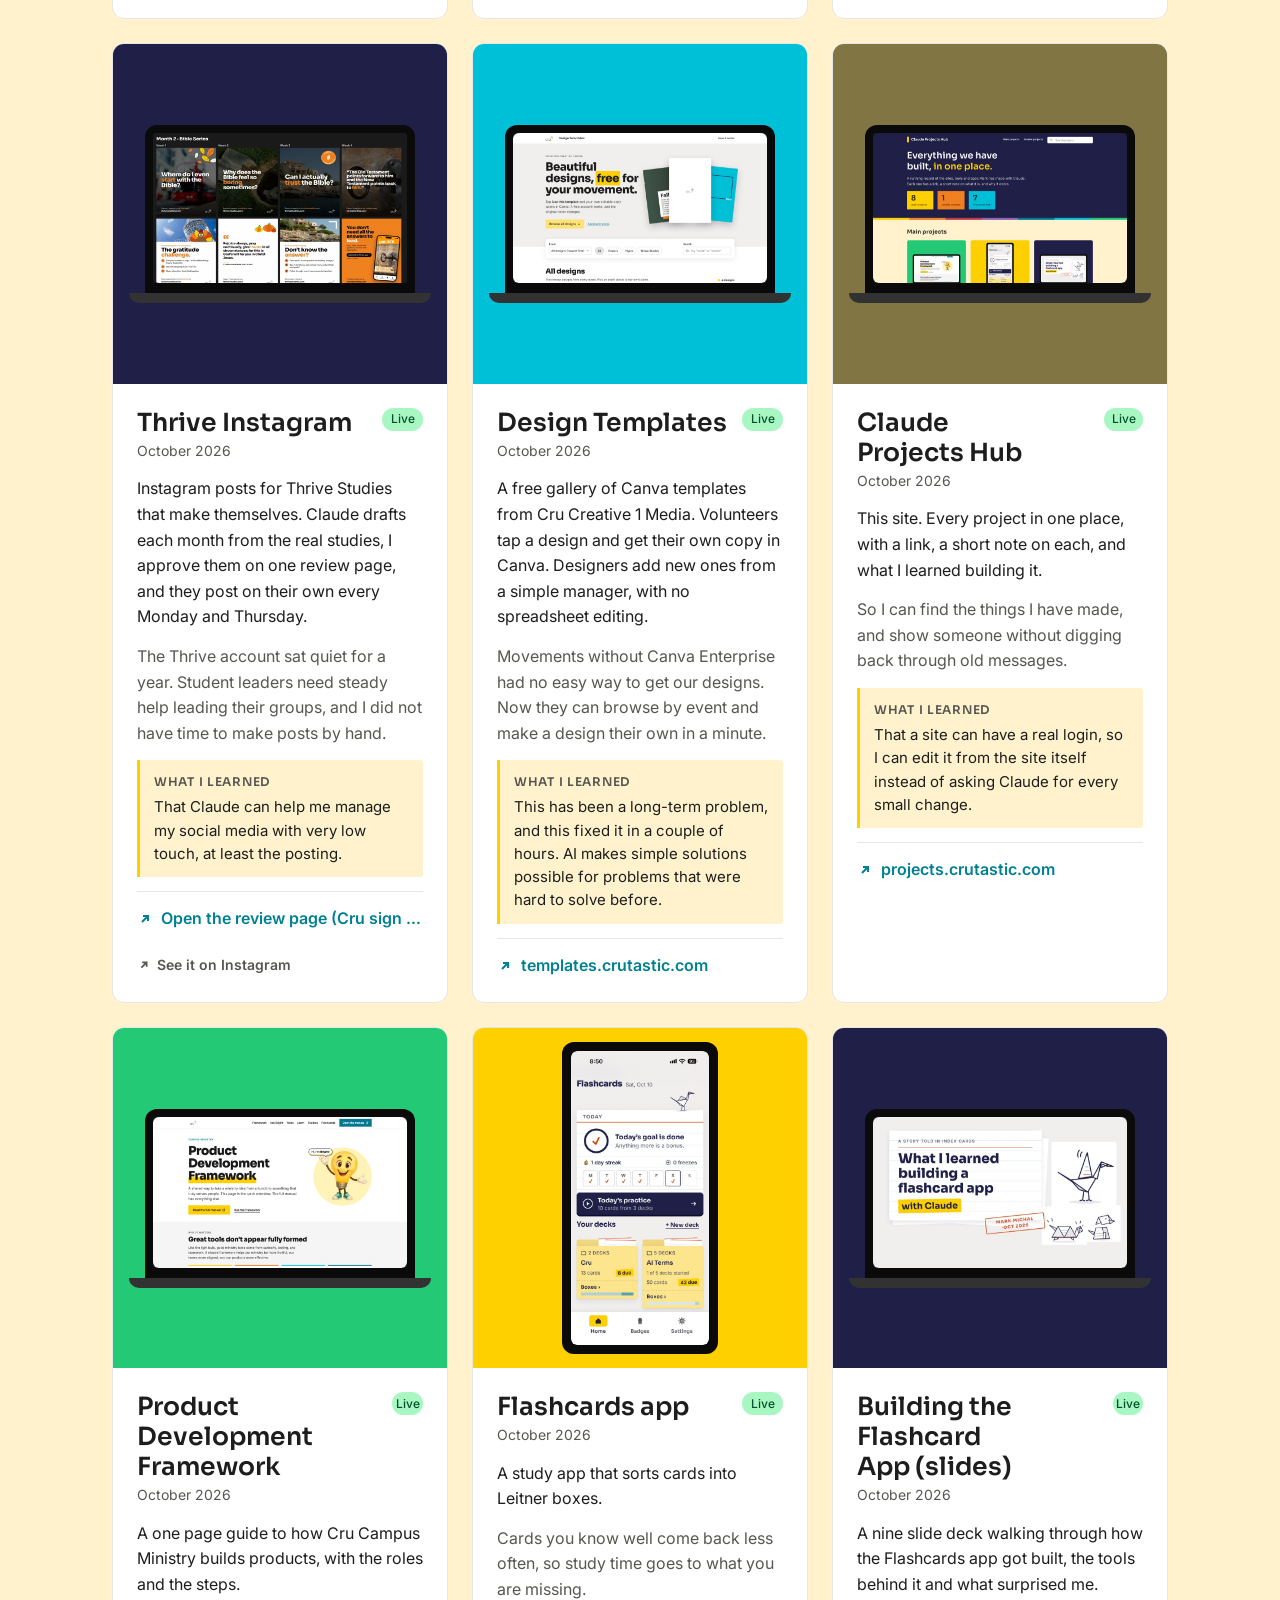
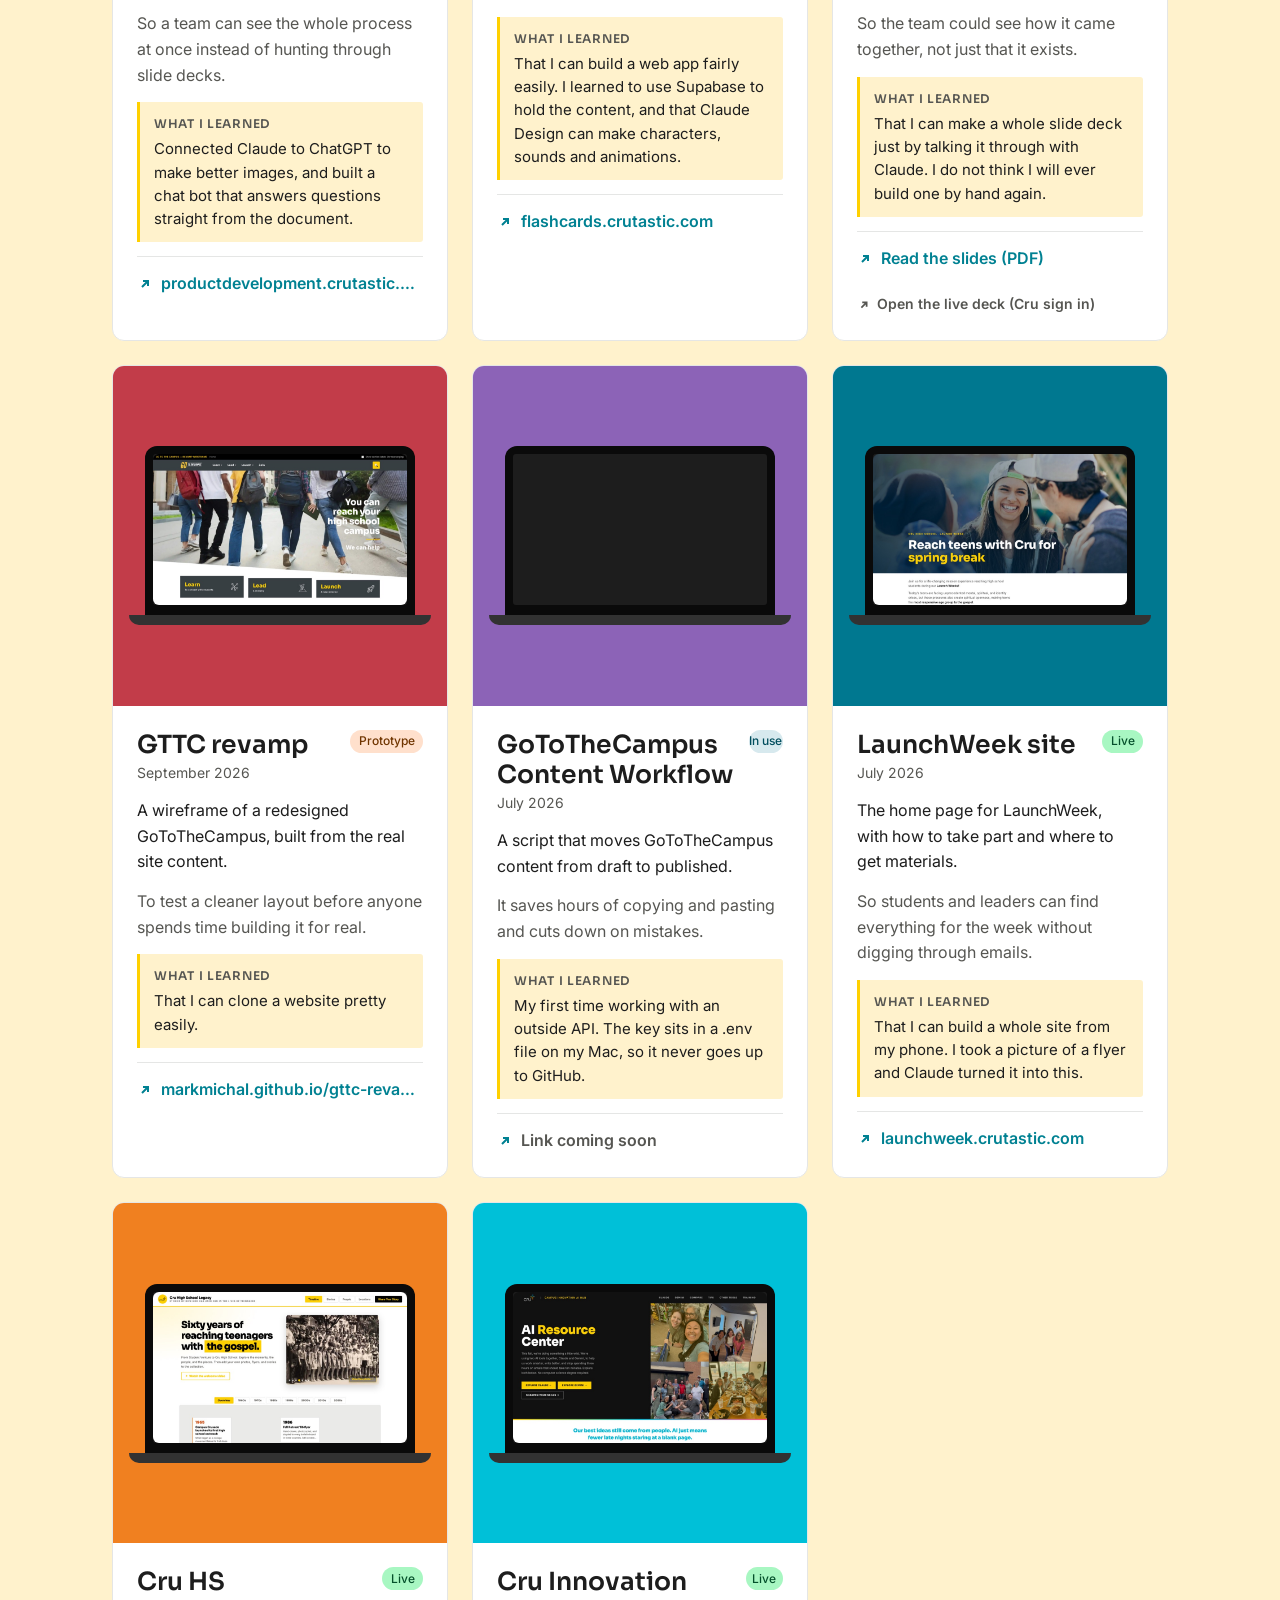
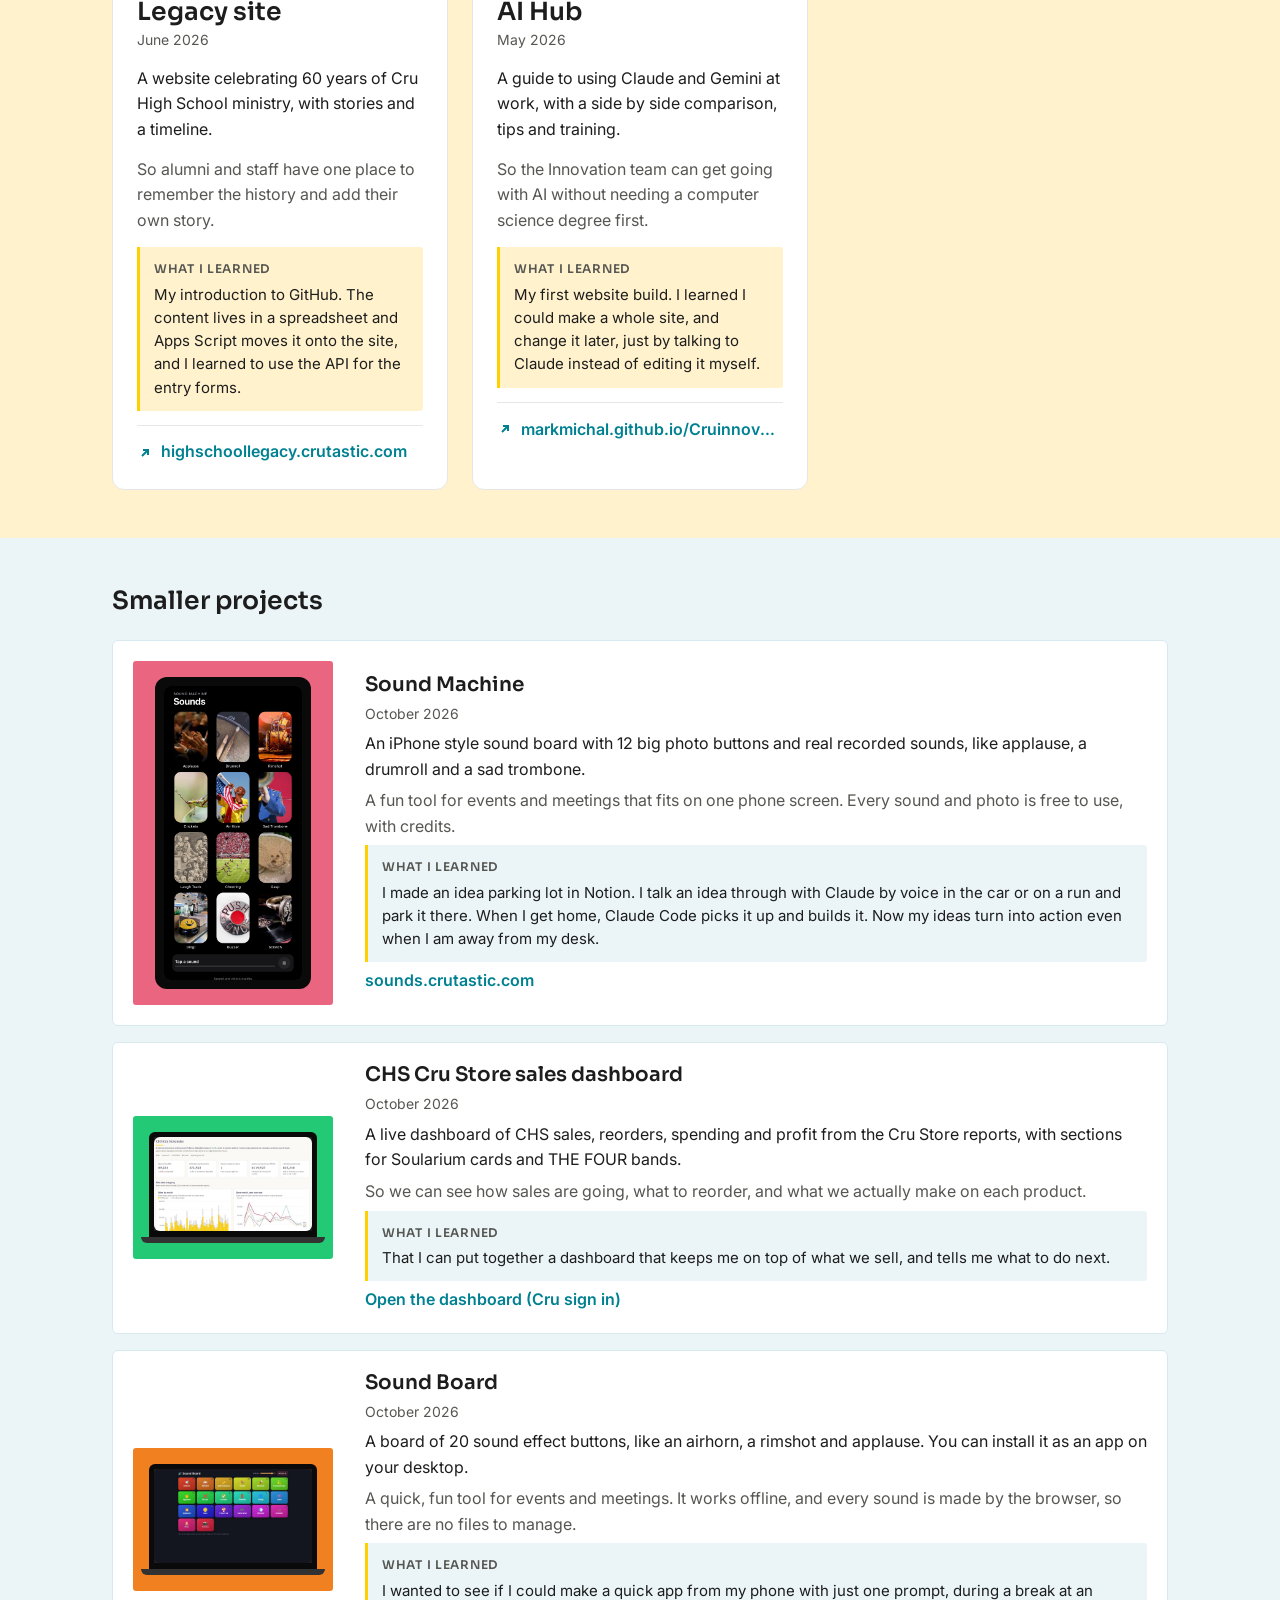
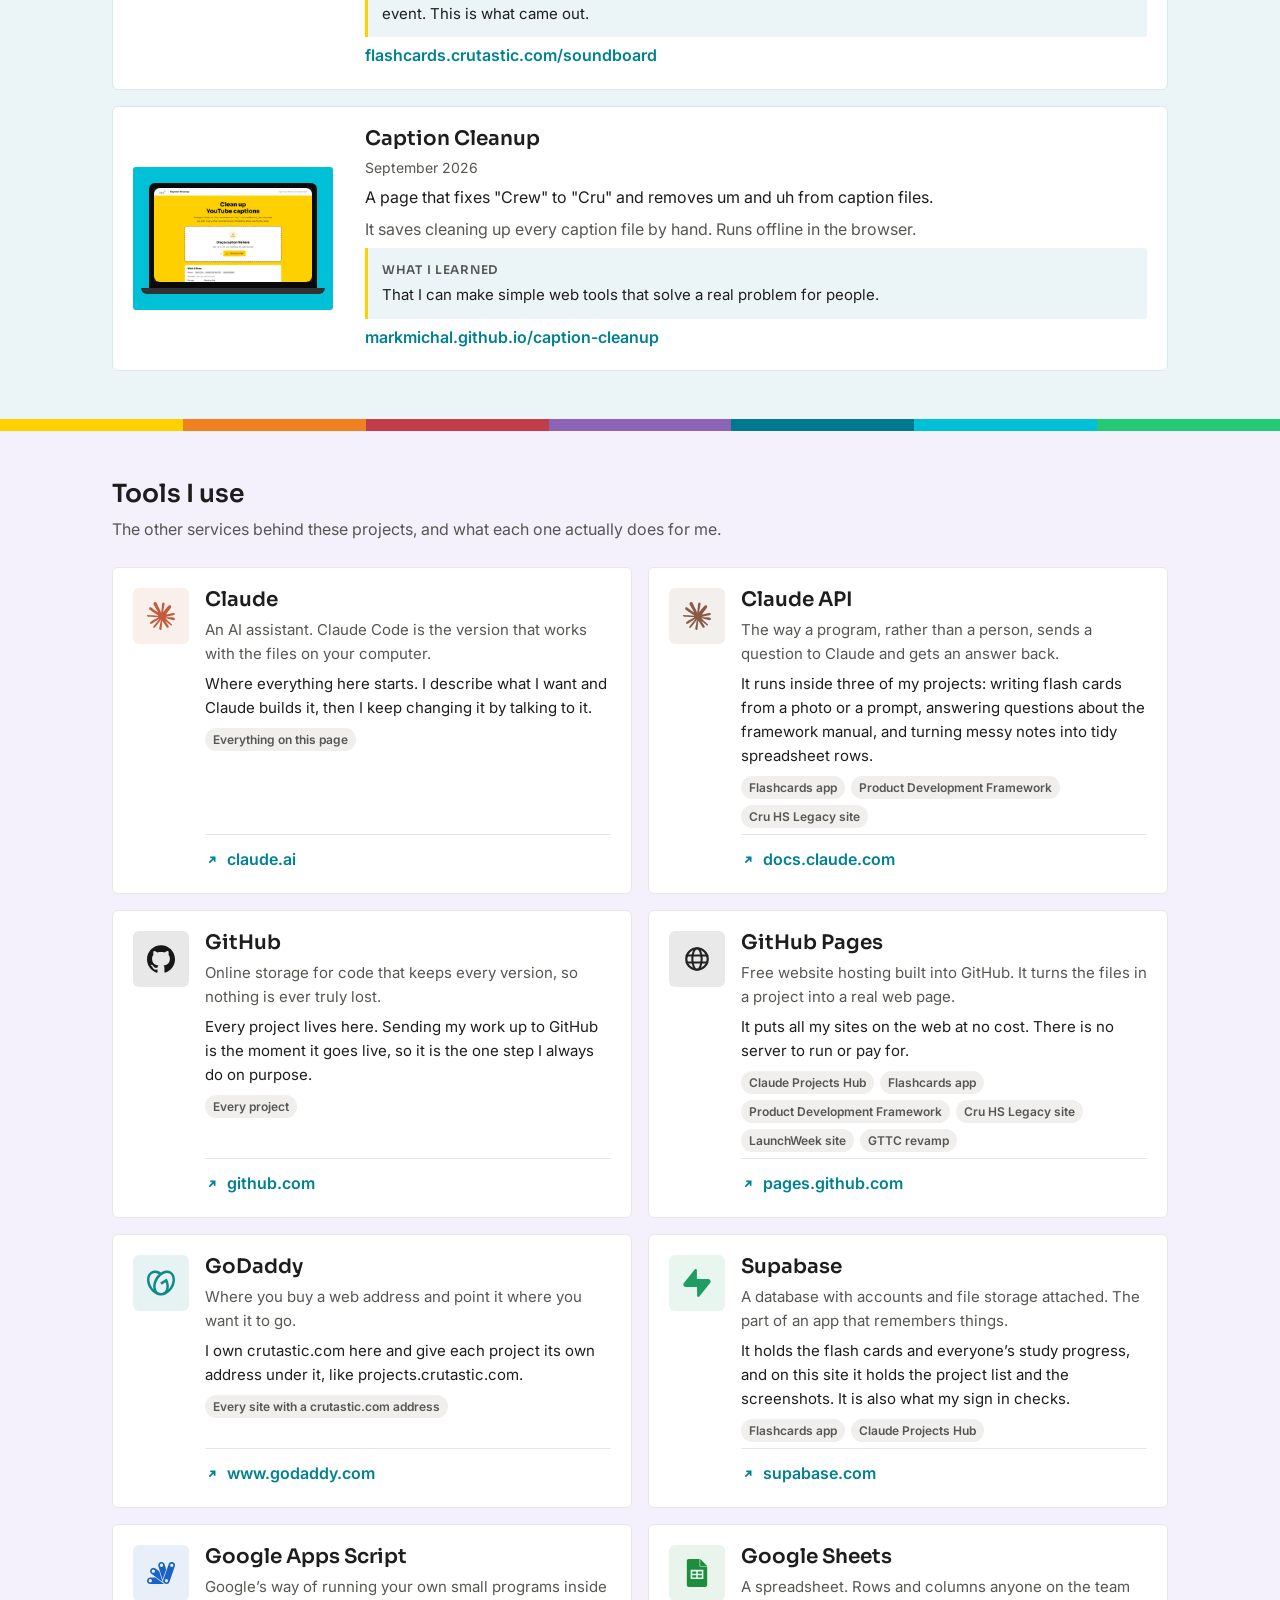
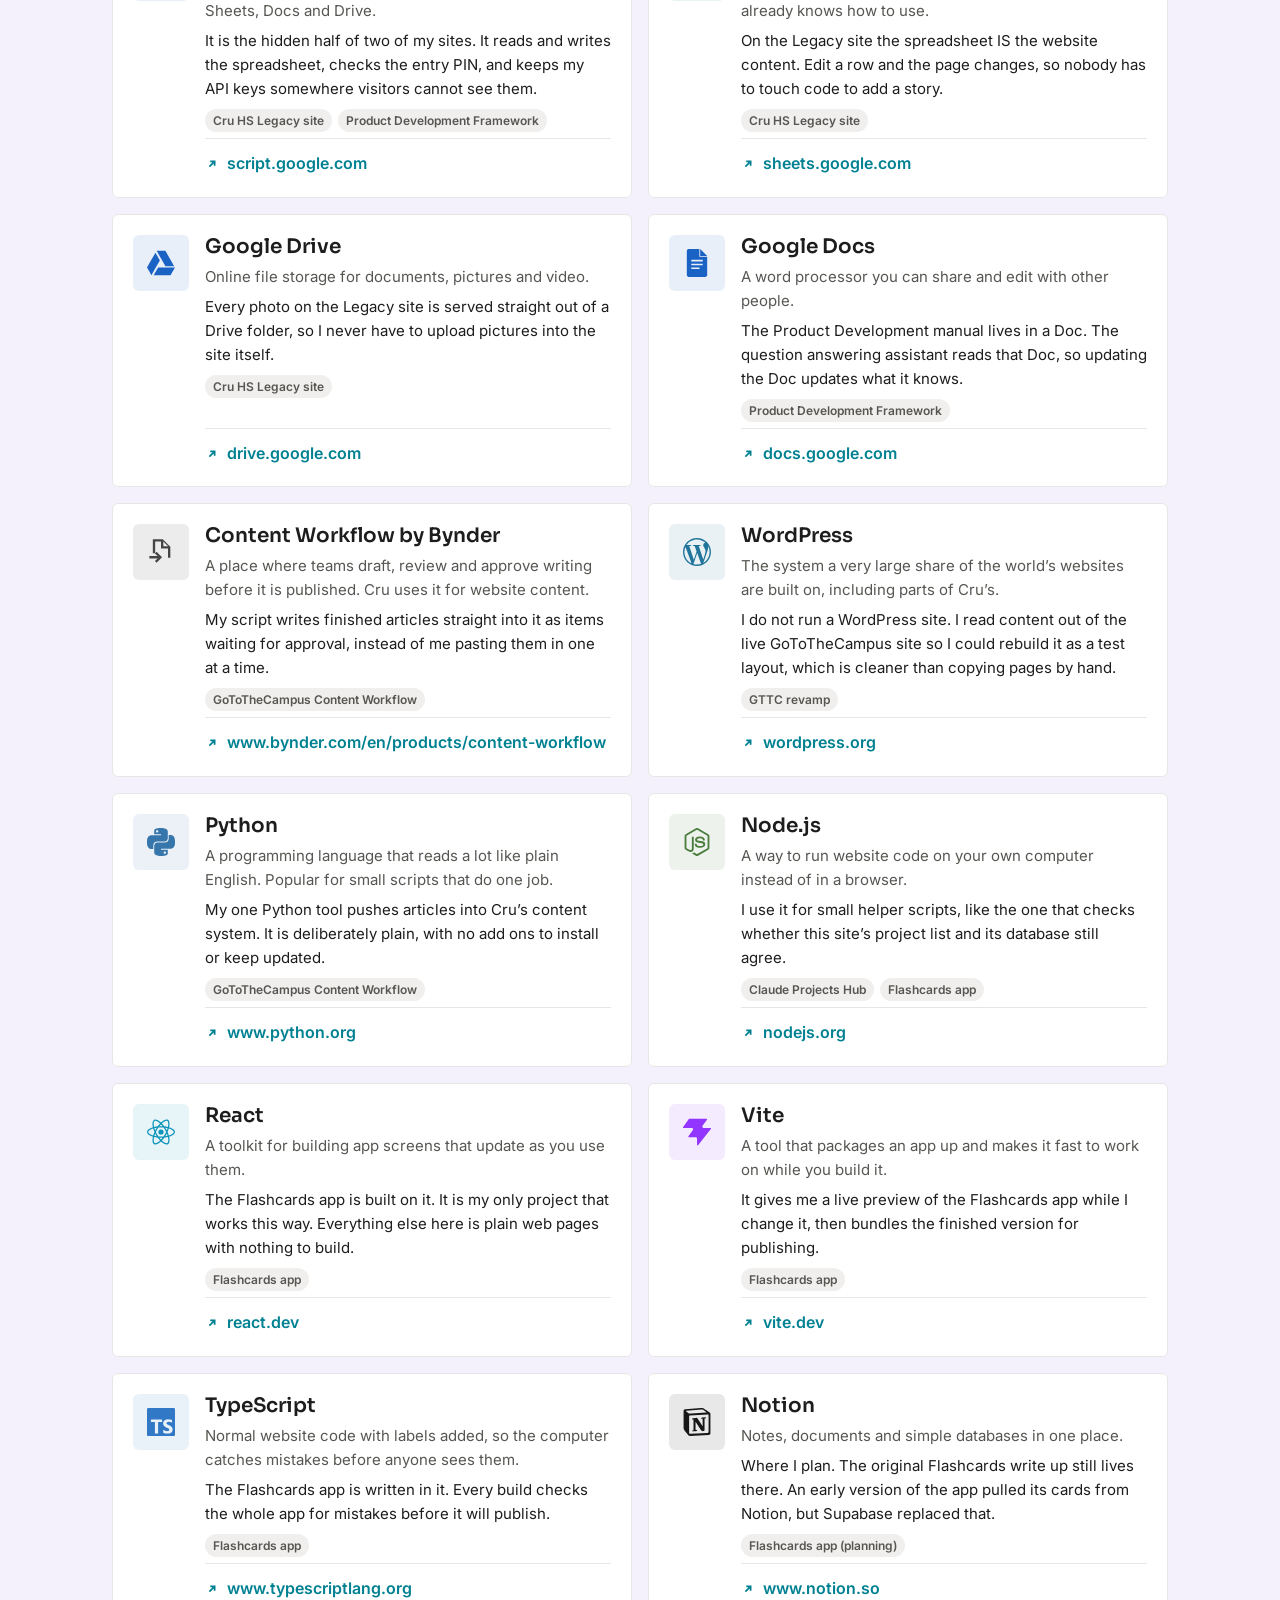
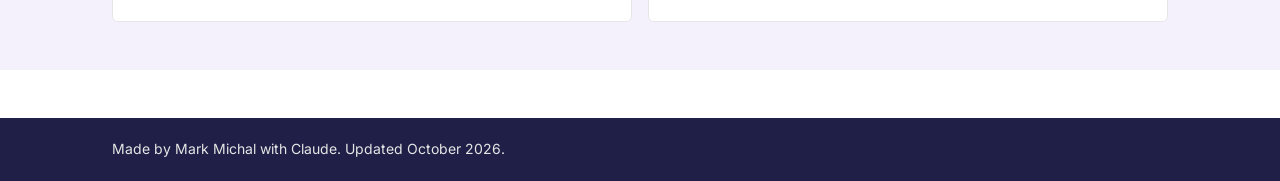
==== commit 3205566f: "Bring the page to life: hero entrance, counting numbers, cards on scroll Mark asked for dynamic move" ====
--- a/index.html
+++ b/index.html
@@ -26,6 +26,12 @@
 
 <!-- Navy top -->
 <div class="navy">
+  <!-- Slow drifting colour behind the headline. Decoration only, so it is
+       hidden from screen readers and switched off for reduced motion. -->
+  <div class="drift" aria-hidden="true">
+    <span></span><span></span><span></span><span></span><span></span>
+  </div>
+
   <header class="wrap topbar">
     <div class="brand">
       <span class="brand-tick" aria-hidden="true"></span>
--- a/styles.css
+++ b/styles.css
@@ -487,3 +487,102 @@
 /* The main link on a card that is not clickable as a whole. */
 .real-link { position: relative; z-index: 3; text-decoration: none; }
 .real-link:hover { text-decoration: underline; }
+
+/* ==========================================================================
+   Motion
+   Everything below is decoration. The page has to read correctly with all of
+   it switched off, which is what the reduced motion block at the bottom does:
+   someone who has asked their computer for less movement gets the finished
+   page immediately, with nothing hidden and nothing sliding.
+   ========================================================================== */
+
+@keyframes hub-settle {
+  from { opacity: 0; transform: scale(1.38) translateY(14px); }
+  to   { opacity: 1; transform: none; }
+}
+@keyframes hub-rise {
+  from { opacity: 0; transform: translateY(26px); }
+  to   { opacity: 1; transform: none; }
+}
+@keyframes hub-sweep {
+  from { transform: scaleX(0); }
+  to   { transform: scaleX(1); }
+}
+@keyframes hub-drift {
+  /* Slow, uneven wandering. The uneven middle steps are what stop it reading
+     as a loop. */
+  0%   { transform: translate(0, 0) scale(1); }
+  25%  { transform: translate(7vw, -12px) scale(1.09); }
+  50%  { transform: translate(13vw, 16px) scale(0.96); }
+  75%  { transform: translate(5vw, 9px) scale(1.05); }
+  100% { transform: translate(0, 0) scale(1); }
+}
+
+/* ---------- The navy top ----------
+   Clipped, because the headline starts at 1.38x its final size and would
+   otherwise push the page sideways while it settles. */
+
+.navy { position: relative; overflow: hidden; }
+.navy > * { position: relative; z-index: 1; }
+
+/* Soft colour drifting behind the headline. This is the restrained version of
+   "something alive up there": no shapes to recognise, just slow movement at
+   the edge of noticing. Blur is what keeps it from looking like dots. */
+.drift { position: absolute; inset: 0; z-index: 0; pointer-events: none; }
+.drift span {
+  position: absolute;
+  border-radius: 50%;
+  /* Heavy blur and low opacity on purpose. At full strength this washed the
+     navy out into a muddy gradient; it should read as navy that happens to
+     have depth, not as a colourful background. */
+  filter: blur(72px);
+  opacity: 0.17;
+  will-change: transform;
+  animation: hub-drift linear infinite;
+}
+.drift span:nth-child(1) { left: 4%;  top: 12%; width: 260px; height: 260px; background: var(--cs-color-brand-fill-loud); animation-duration: 34s; }
+.drift span:nth-child(2) { left: 26%; top: 54%; width: 210px; height: 210px; background: var(--cs-color-cyan);            animation-duration: 47s; animation-delay: -8s; }
+.drift span:nth-child(3) { left: 52%; top: 6%;  width: 240px; height: 240px; background: var(--cs-color-purple);          animation-duration: 41s; animation-delay: -19s; }
+.drift span:nth-child(4) { left: 71%; top: 46%; width: 230px; height: 230px; background: var(--cs-color-turquoise);       animation-duration: 53s; animation-delay: -31s; }
+.drift span:nth-child(5) { left: 88%; top: 16%; width: 190px; height: 190px; background: var(--cs-color-orange);          animation-duration: 38s; animation-delay: -12s; }
+
+/* ---------- The entrance ----------
+   The headline lands first, then everything else comes up under it, in the
+   order someone reads the page. */
+
+.hero h1 {
+  transform-origin: left center;
+  animation: hub-settle 1000ms cubic-bezier(0.16, 0.84, 0.34, 1) both;
+}
+.hero-sub { animation: hub-rise 760ms cubic-bezier(0.16, 0.84, 0.34, 1) 520ms both; }
+.counts .count { animation: hub-rise 700ms cubic-bezier(0.16, 0.84, 0.34, 1) both; }
+.counts .count:nth-child(1) { animation-delay: 700ms; }
+.counts .count:nth-child(2) { animation-delay: 800ms; }
+.counts .count:nth-child(3) { animation-delay: 900ms; }
+
+.navy .stripe {
+  transform-origin: left center;
+  animation: hub-sweep 900ms cubic-bezier(0.22, 1, 0.36, 1) 1000ms both;
+}
+
+.topbar .brand { animation: hub-rise 600ms ease-out both; }
+.topbar-right { animation: hub-rise 600ms ease-out 120ms both; }
+
+/* ---------- Cards coming up on scroll ----------
+   The class is only put on a card the first time it is drawn, so retyping in
+   the search box does not set the whole page moving again. */
+
+.reveal { opacity: 0; }
+.reveal.in { animation: hub-rise 680ms cubic-bezier(0.16, 0.84, 0.34, 1) both; }
+
+/* ---------- Switched off on request ---------- */
+
+@media (prefers-reduced-motion: reduce) {
+  .hero h1, .hero-sub, .counts .count, .navy .stripe,
+  .topbar .brand, .topbar-right, .reveal, .reveal.in {
+    animation: none;
+    opacity: 1;
+    transform: none;
+  }
+  .drift { display: none; }
+}
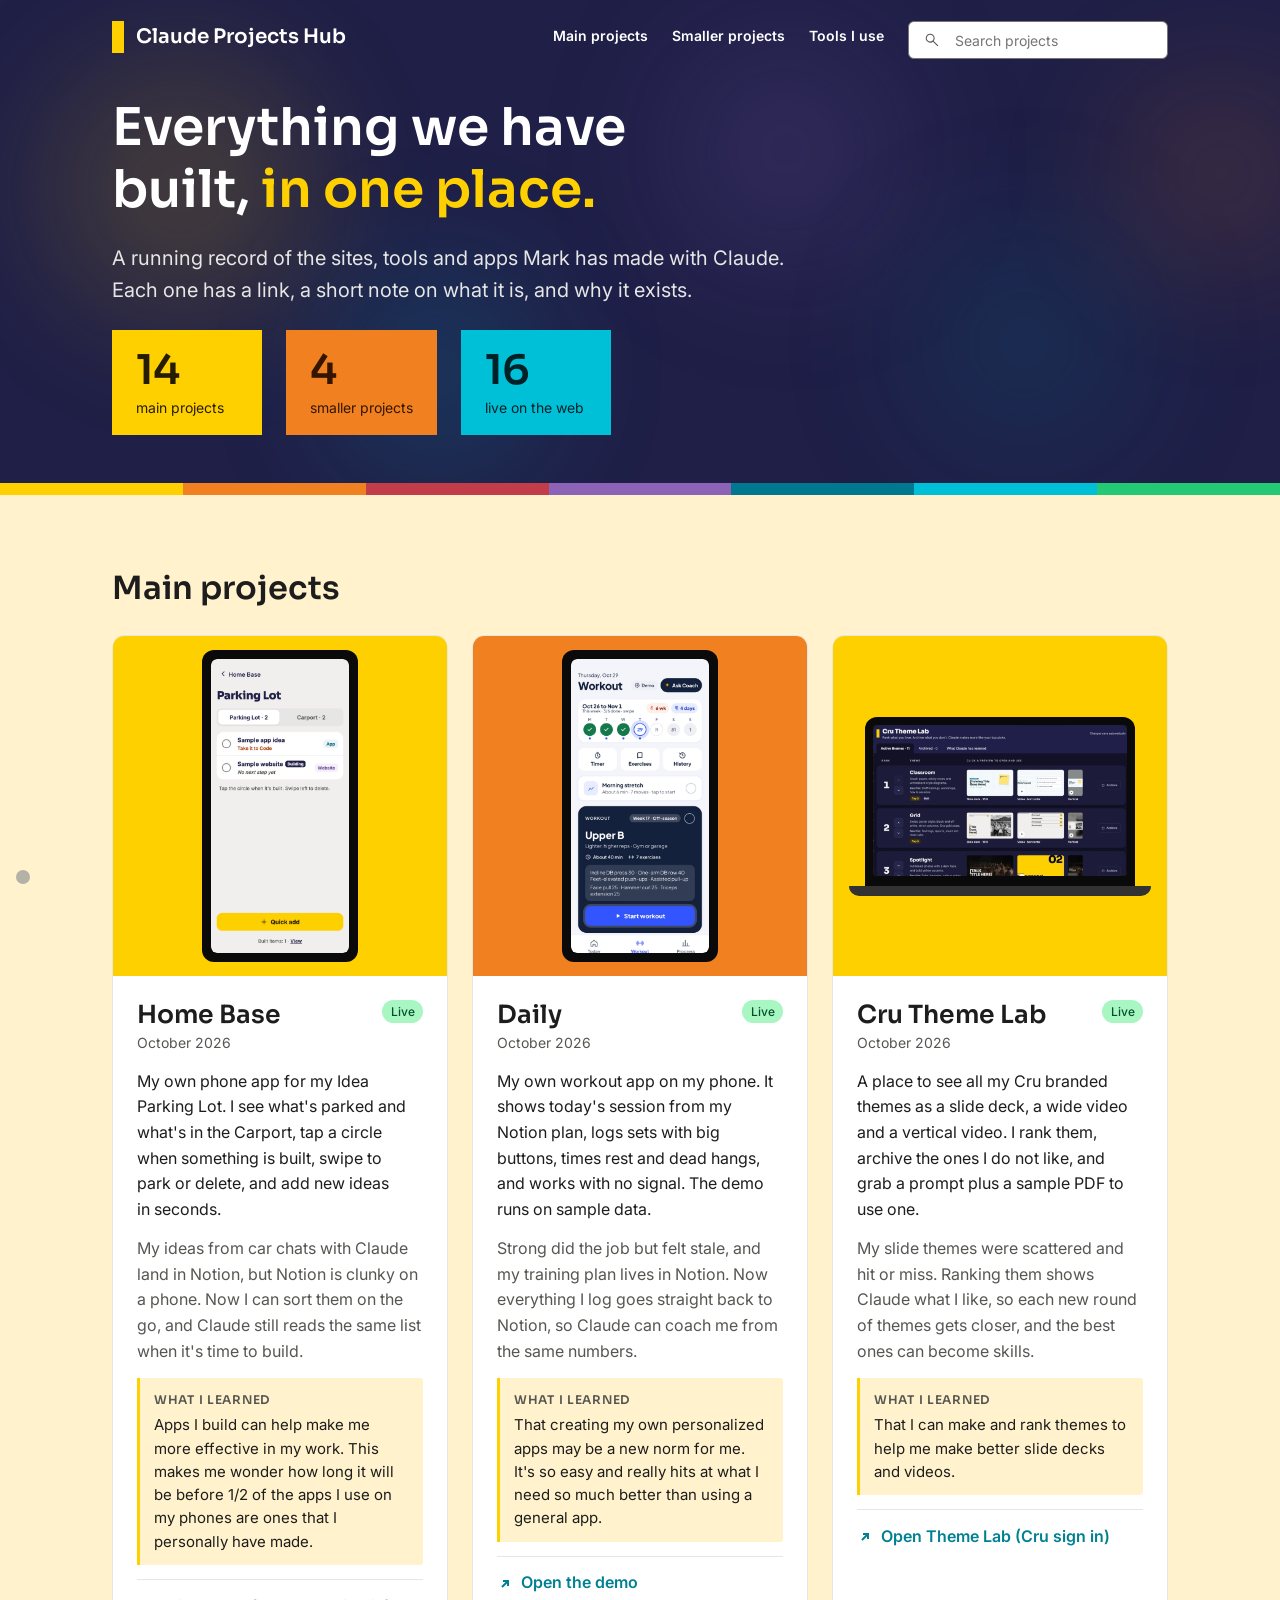
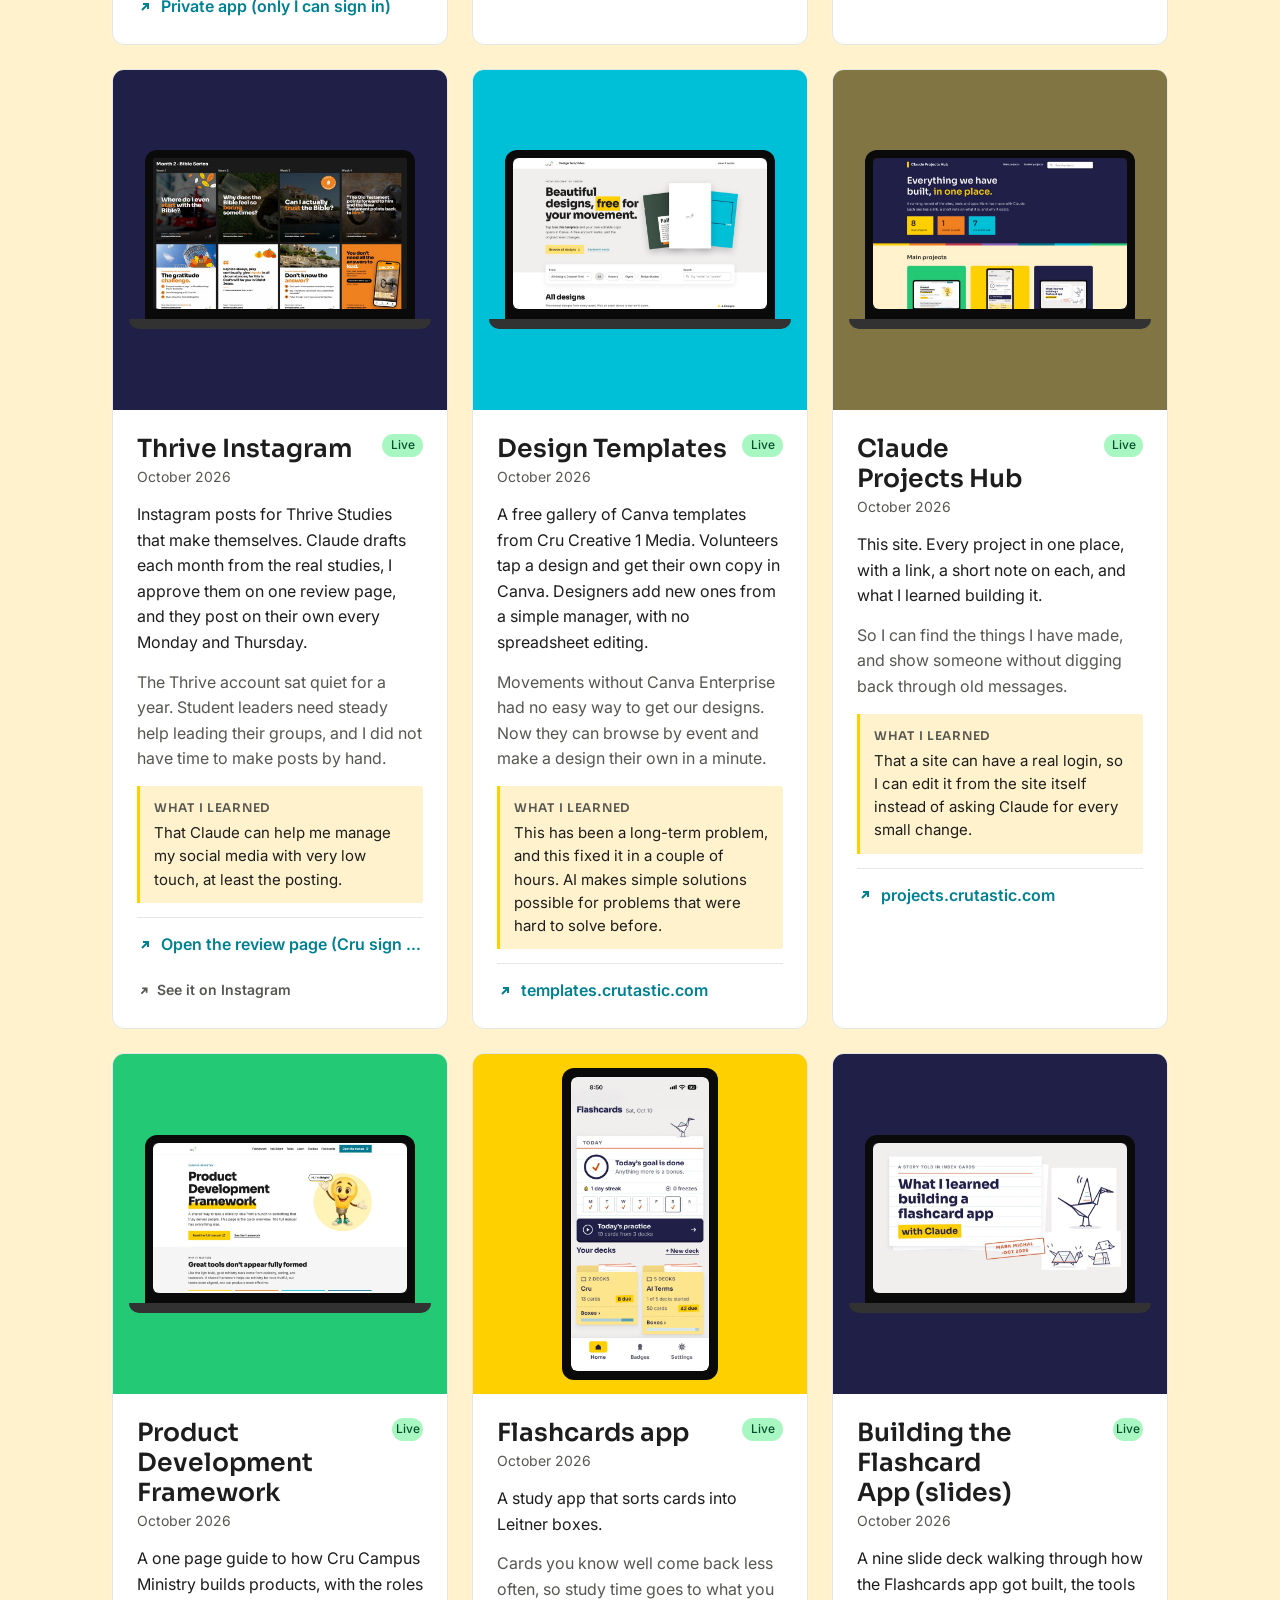
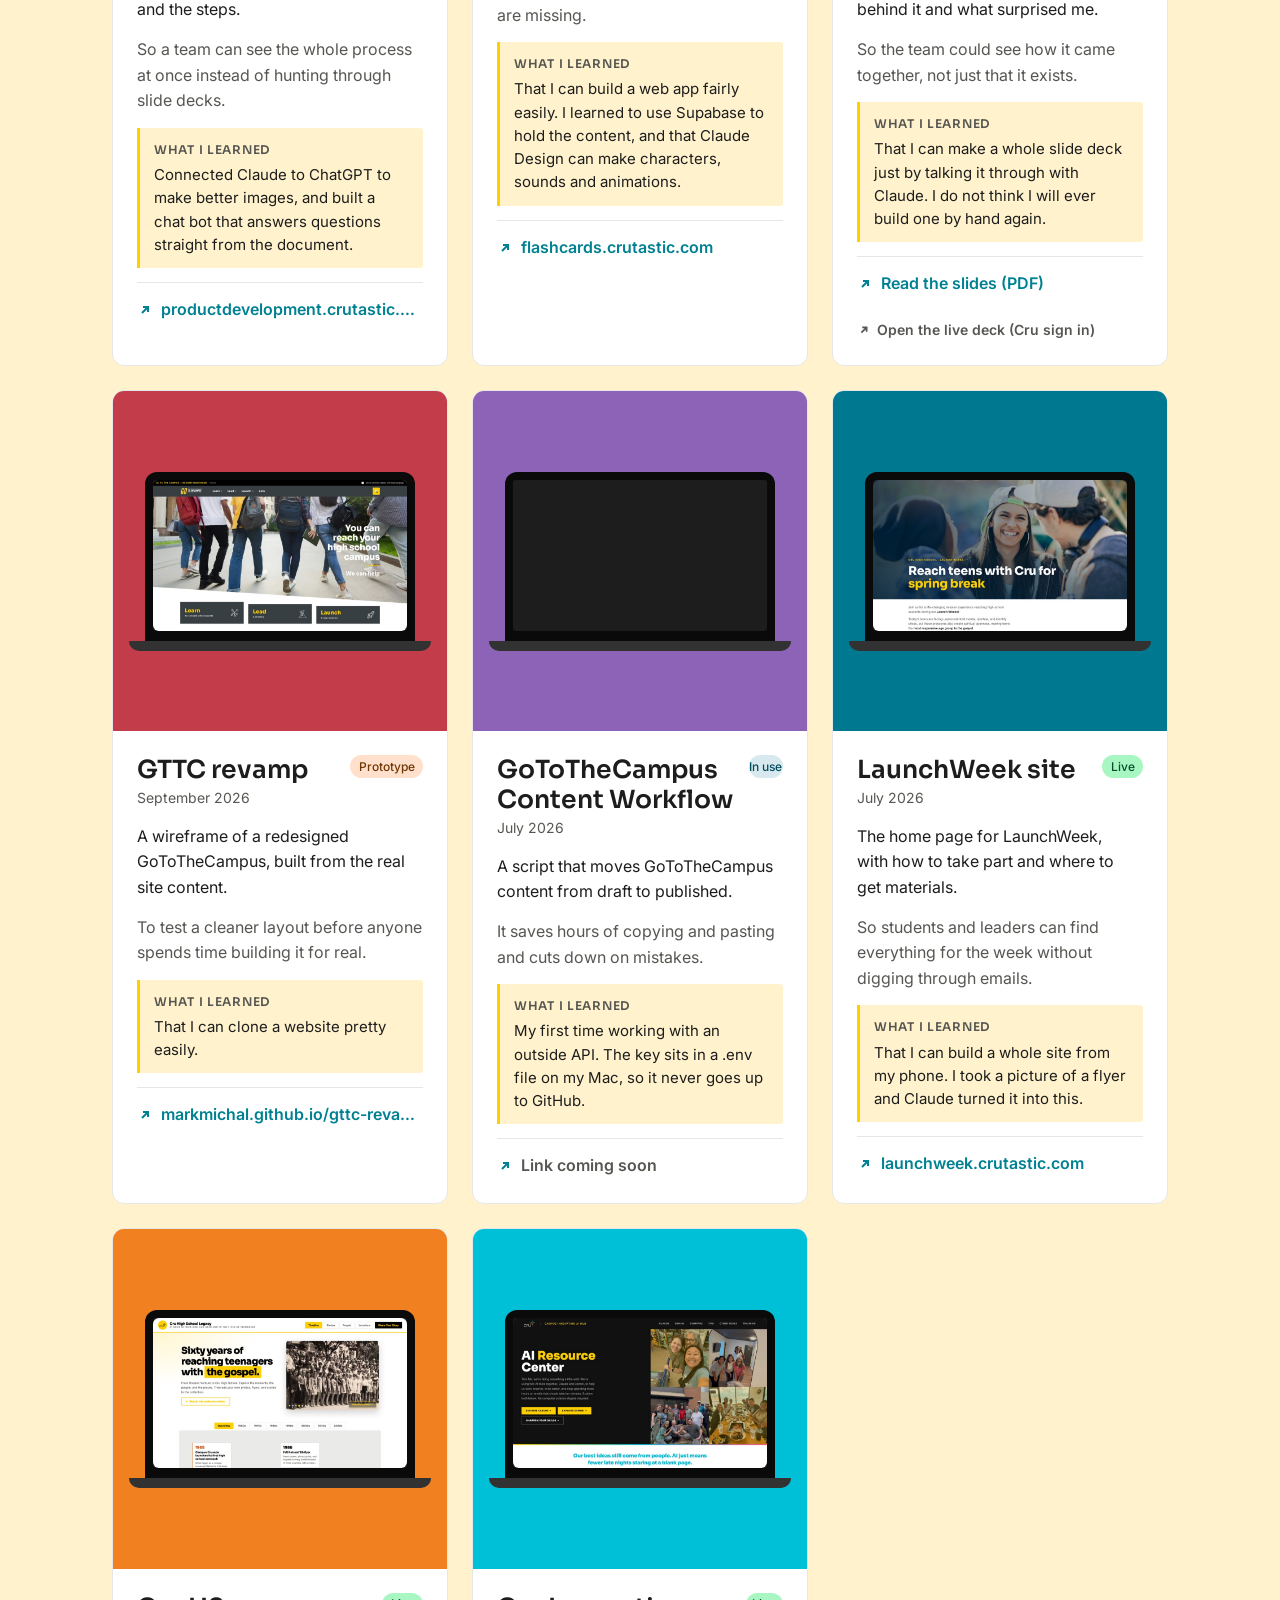
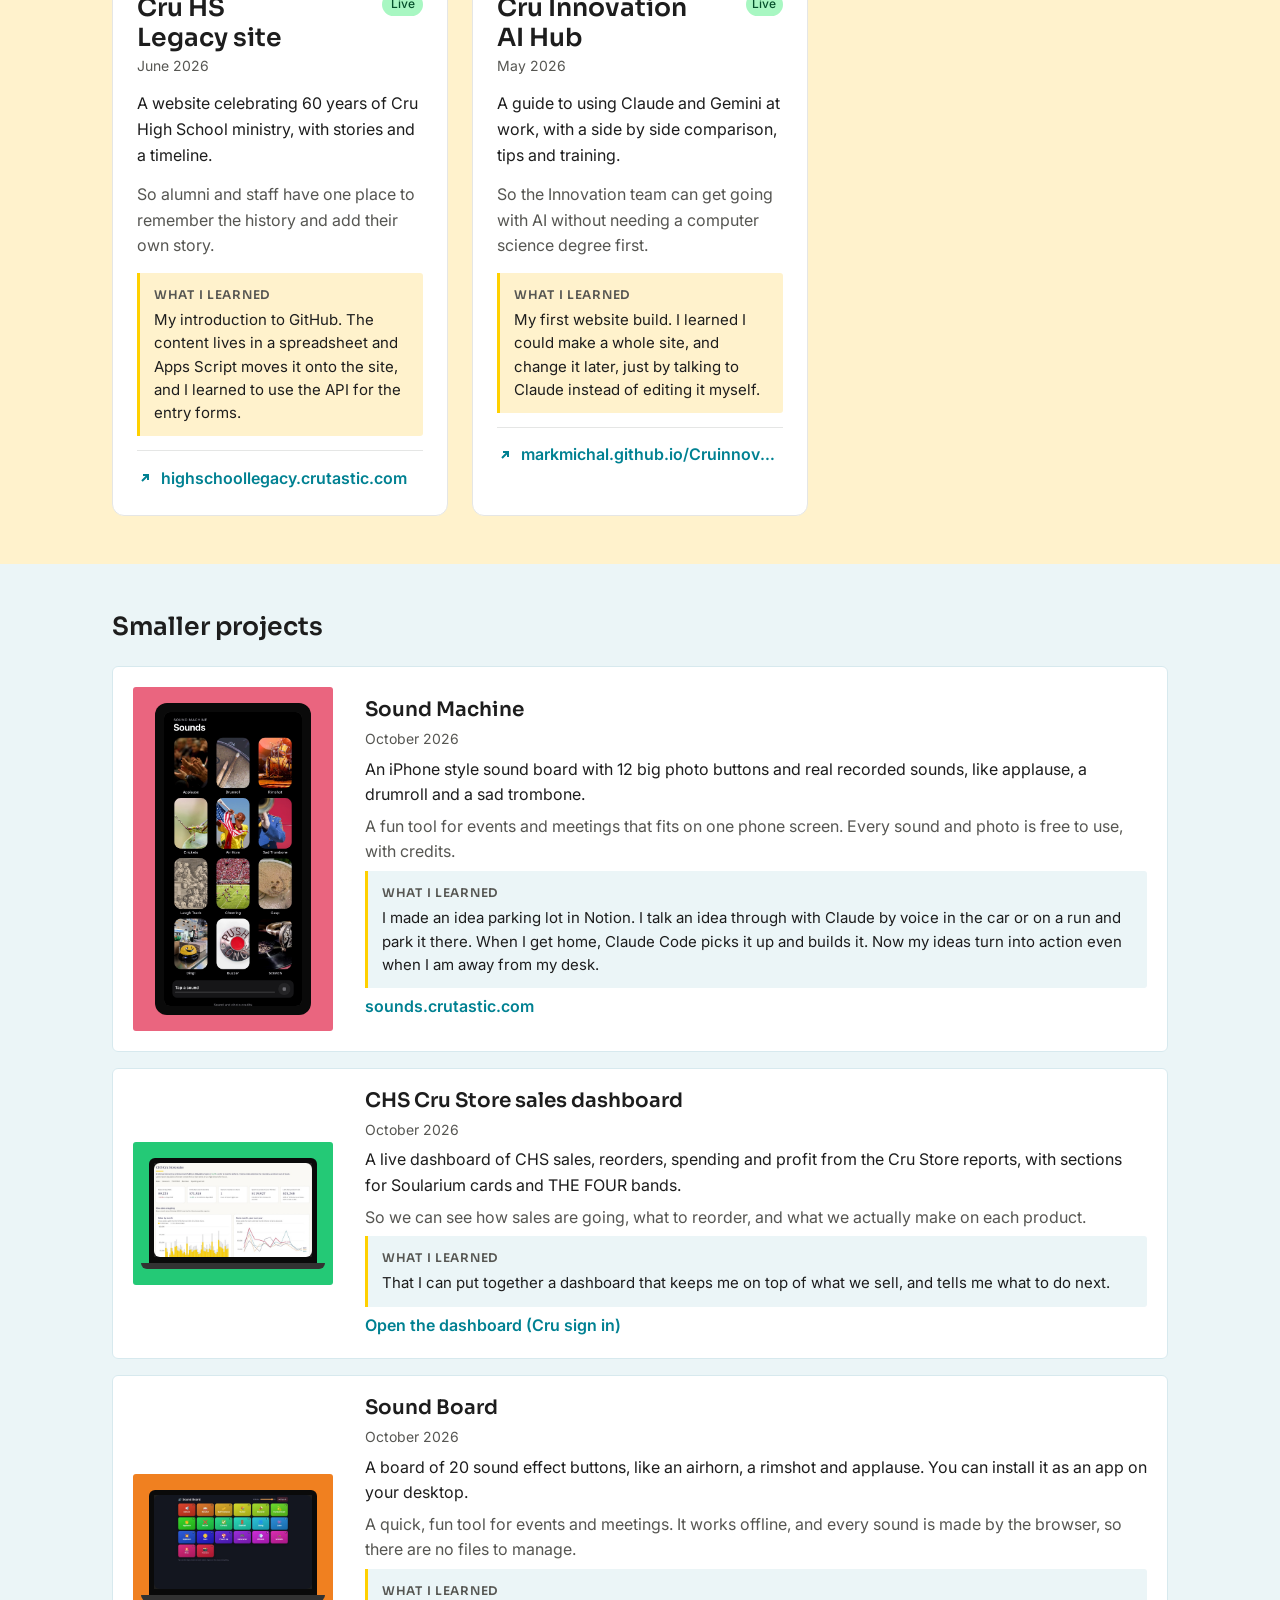
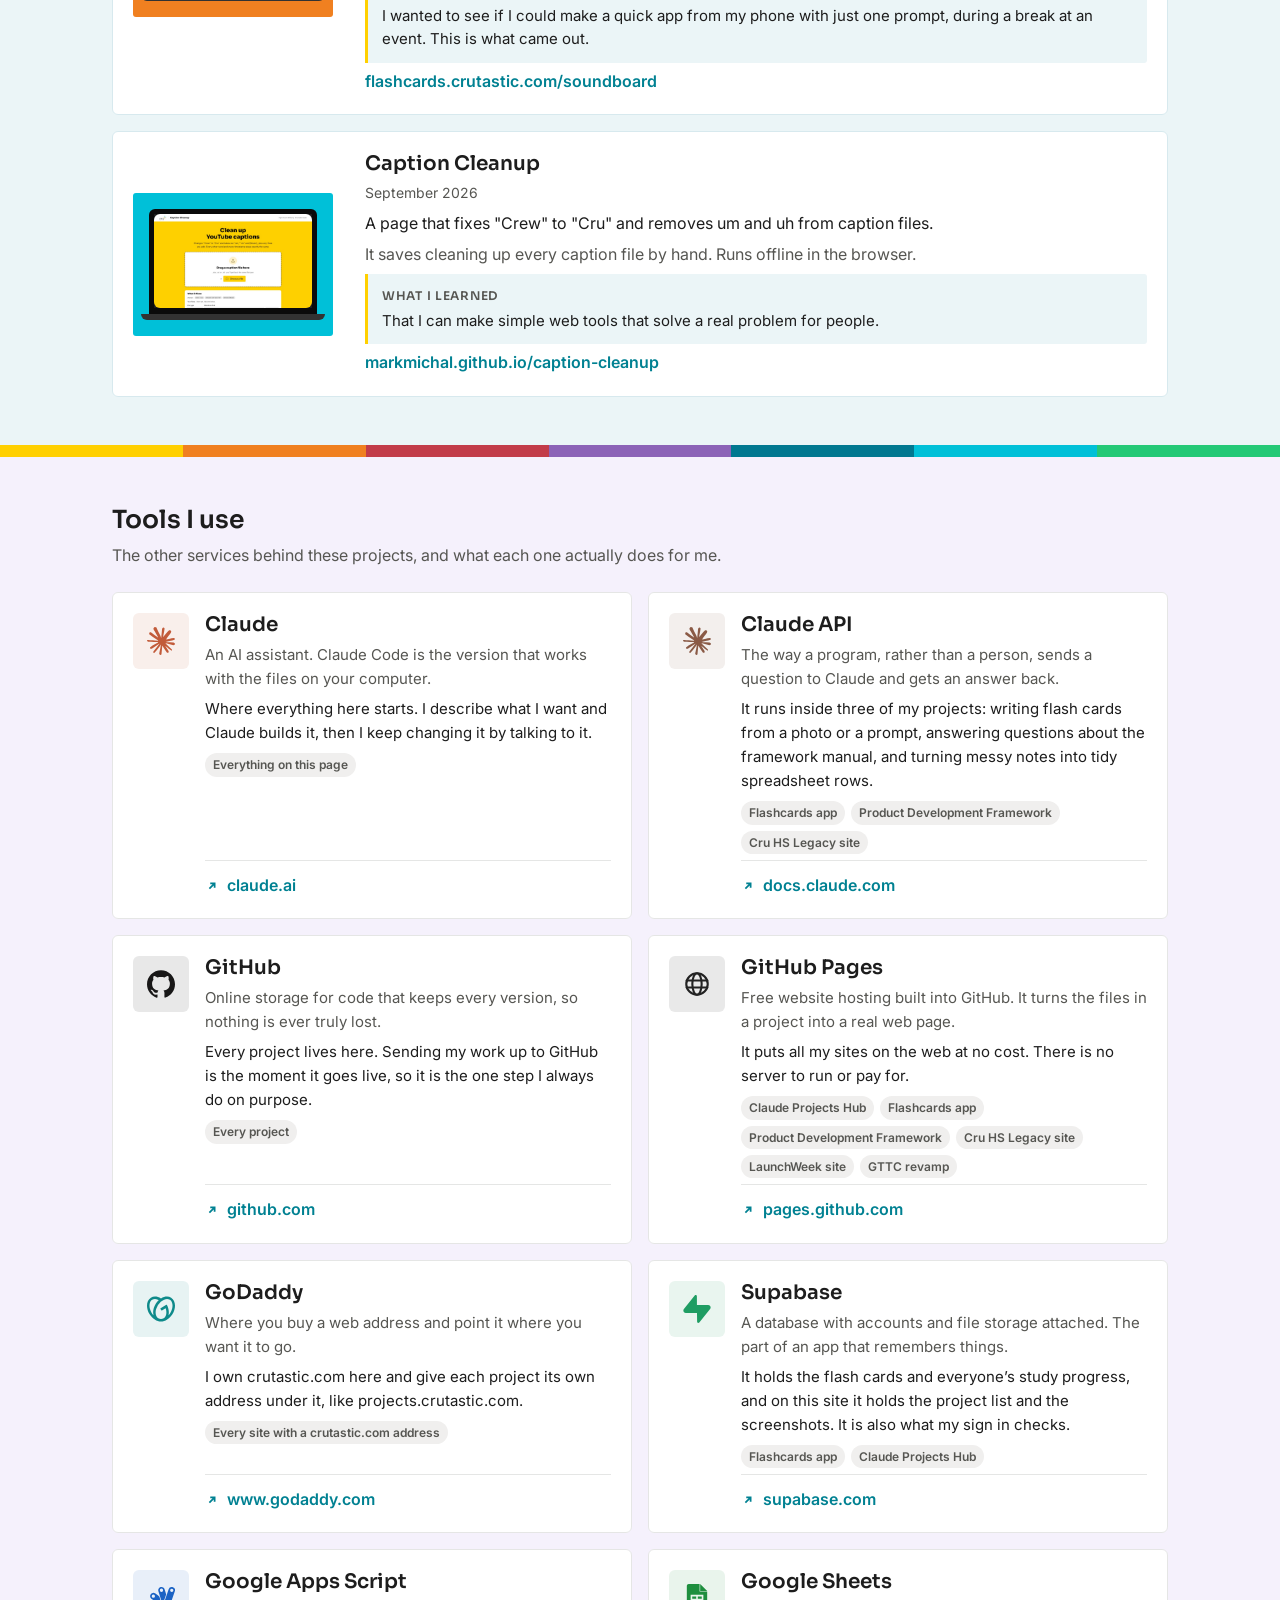
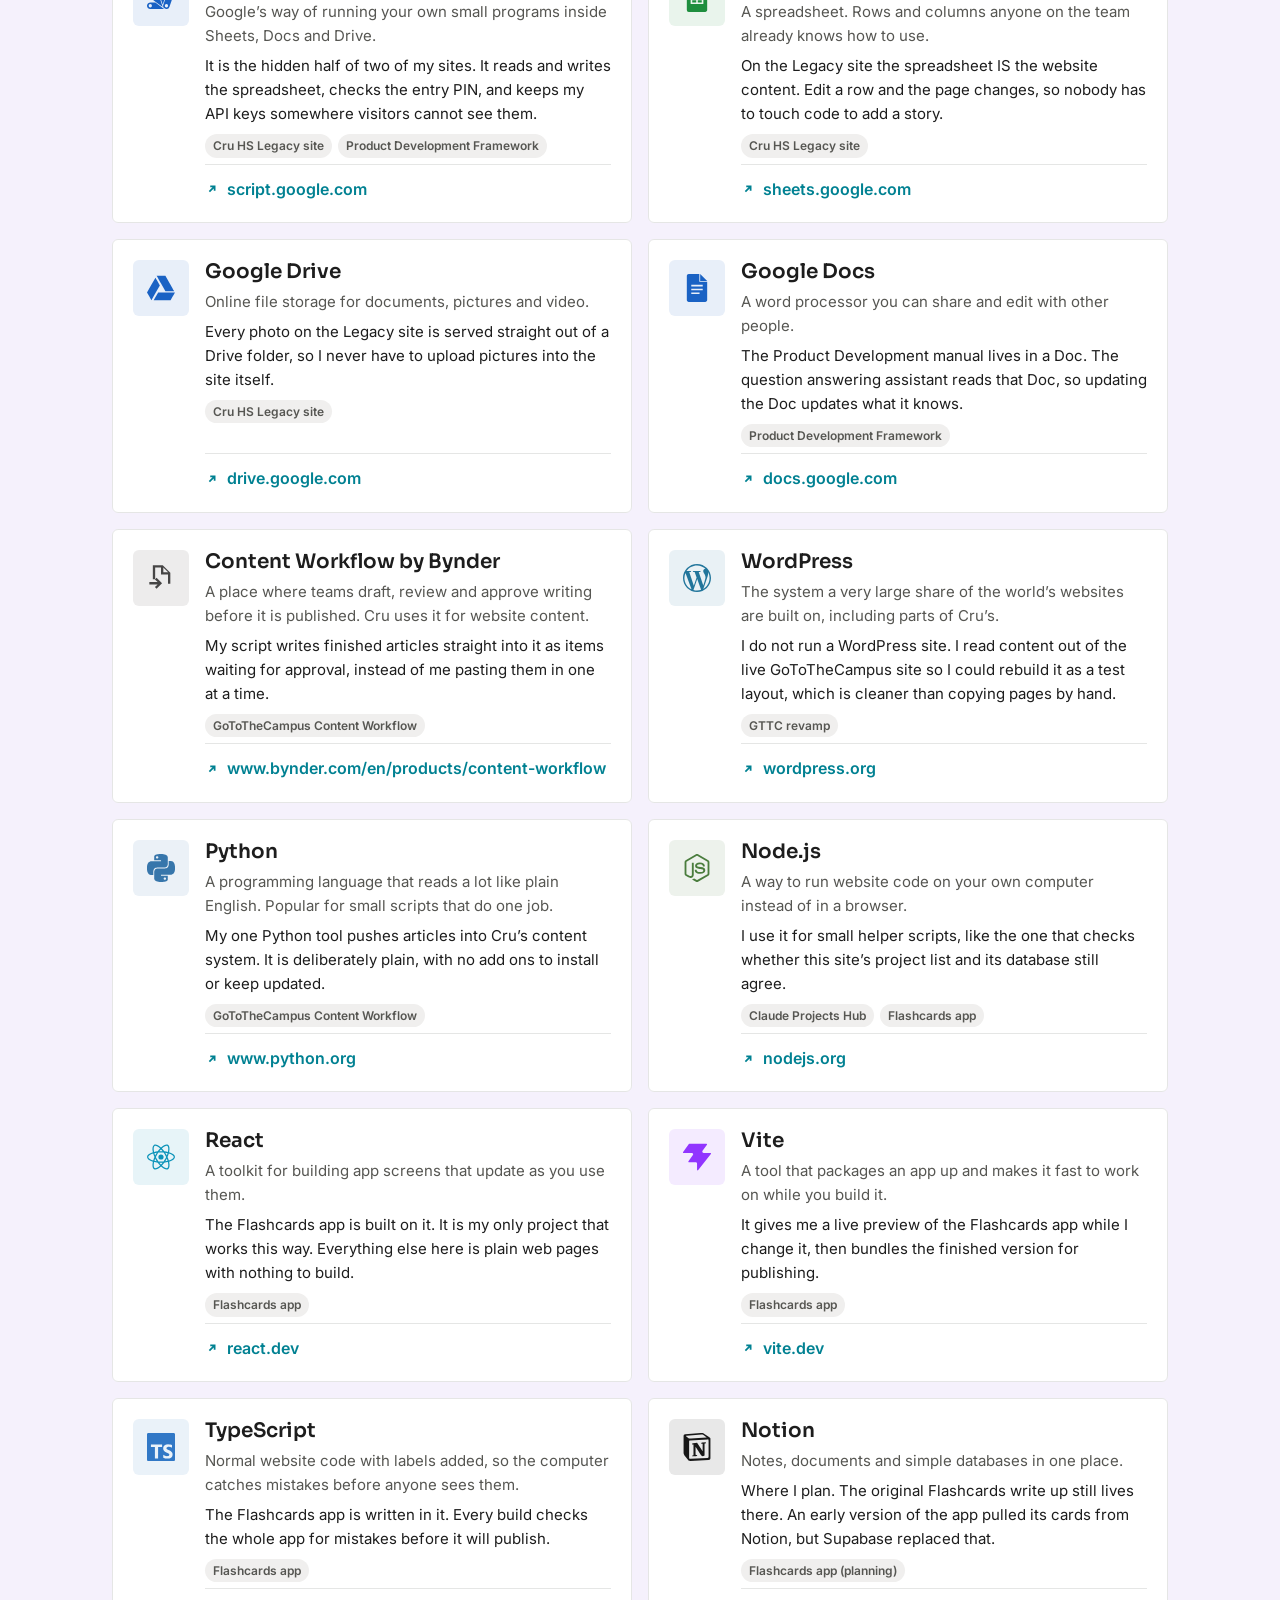
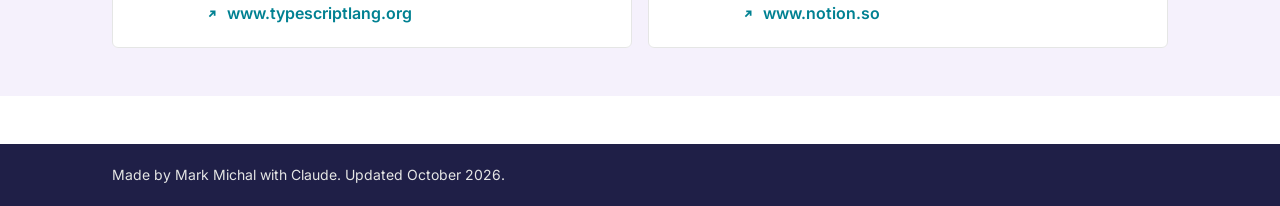
==== commit 894dd44c: "Fish behind the cards, and a headline that actually lands Two things Mark asked for, knowing the fis" ====
--- a/index.html
+++ b/index.html
@@ -154,5 +154,8 @@
 <script src="tools.js"></script>
 <script src="vendor/supabase.js"></script>
 <script src="app.js"></script>
+<!-- Fish swimming behind the Main projects cards. Self-contained: delete this
+     line and fish.js to remove them. -->
+<script src="fish.js"></script>
 </body>
 </html>
--- a/styles.css
+++ b/styles.css
@@ -10,6 +10,13 @@
 }
 
 * { box-sizing: border-box; }
+
+/* The headline's entrance scales it to 26x, and the element is the whole
+   two-line headline, so at that size its box is about 19,000px wide and the
+   page grew a horizontal scrollbar for half a second. Clip sideways overflow
+   at the window. `clip` rather than `hidden` on purpose: hidden would turn
+   this into a scroll container and break the sticky edit bar. */
+html { overflow-x: clip; }
 
 body {
   margin: 0;
@@ -496,9 +503,41 @@
    page immediately, with nothing hidden and nothing sliding.
    ========================================================================== */
 
-@keyframes hub-settle {
-  from { opacity: 0; transform: scale(1.38) translateY(14px); }
-  to   { opacity: 1; transform: none; }
+/* The headline arrives. It starts at 26x, which puts the E alone across the
+   whole screen, hangs there for a breath, then accelerates in and lands hard
+   with a double bounce. The easing inside the first keyframe is what gives
+   the impact: slow at the top, fastest at the moment it arrives. */
+@keyframes hub-slam {
+  0% {
+    transform: scale(26);
+    animation-timing-function: cubic-bezier(0.75, 0, 0.85, 0);
+  }
+  58% {
+    transform: scale(1.05);
+    animation-timing-function: cubic-bezier(0.3, 0, 0.3, 1);
+  }
+  72% { transform: scale(0.955); }
+  86% { transform: scale(1.018); }
+  100% { transform: scale(1); }
+}
+
+/* Opacity runs on its own track. Inside hub-slam it inherited that keyframe's
+   very slow start, so the giant E hung there at almost zero opacity and the
+   whole effect was invisible until it was nearly over. */
+@keyframes hub-fade-in {
+  from { opacity: 0; }
+  to   { opacity: 1; }
+}
+
+/* The whole navy block takes the hit a moment after the headline lands. */
+@keyframes hub-jolt {
+  0%   { transform: translate(0, 0); }
+  12%  { transform: translate(0, 7px); }
+  28%  { transform: translate(-4px, -5px); }
+  44%  { transform: translate(4px, 3px); }
+  62%  { transform: translate(-2px, -2px); }
+  80%  { transform: translate(1px, 1px); }
+  100% { transform: translate(0, 0); }
 }
 @keyframes hub-rise {
   from { opacity: 0; transform: translateY(26px); }
@@ -522,8 +561,22 @@
    Clipped, because the headline starts at 1.38x its final size and would
    otherwise push the page sideways while it settles. */
 
-.navy { position: relative; overflow: hidden; }
+/* The navy block opens at full screen height and then collapses to its real
+   height, which is what makes the giant E work. The headline starts at 26x,
+   where the E alone is about 950px tall. Clipped to the normal 400px band it
+   was an abstract white wedge; left unclipped its box is 19,000px wide and
+   the page grew a scrollbar. Clipping it to a block that is briefly the whole
+   window gives both: the E fills the screen, nothing overflows, and the
+   collapse afterwards pulls the rest of the page up from below. */
+.navy { position: relative; overflow: clip; display: flex; flex-direction: column; }
 .navy > * { position: relative; z-index: 1; }
+/* Keeps the colour stripe on the floor of the block while it is tall, so it
+   rides up as the block collapses instead of stranding navy beneath it. */
+.navy .stripe { margin-top: auto; }
+
+/* The drift blobs still need clipping, so they do it themselves rather than
+   relying on the navy block to do it for them. */
+.drift { overflow: hidden; }
 
 /* Soft colour drifting behind the headline. This is the restrained version of
    "something alive up there": no shapes to recognise, just slow movement at
@@ -551,18 +604,34 @@
    order someone reads the page. */
 
 .hero h1 {
-  transform-origin: left center;
-  animation: hub-settle 1000ms cubic-bezier(0.16, 0.84, 0.34, 1) both;
-}
-.hero-sub { animation: hub-rise 760ms cubic-bezier(0.16, 0.84, 0.34, 1) 520ms both; }
-.counts .count { animation: hub-rise 700ms cubic-bezier(0.16, 0.84, 0.34, 1) both; }
-.counts .count:nth-child(1) { animation-delay: 700ms; }
-.counts .count:nth-child(2) { animation-delay: 800ms; }
-.counts .count:nth-child(3) { animation-delay: 900ms; }
+  /* Roughly the middle of the E, so that is the letter left on screen when
+     the headline is at full size. */
+  transform-origin: 0.34em 0.58em;
+  animation: hub-slam 900ms both, hub-fade-in 160ms linear both;
+}
+
+/* Everything else is knocked up off the floor by the landing, close behind
+   it rather than politely waiting. */
+.hero-sub { animation: hub-rise 520ms cubic-bezier(0.16, 0.84, 0.34, 1) 560ms both; }
+.counts .count { animation: hub-rise 500ms cubic-bezier(0.16, 0.84, 0.34, 1) both; }
+.counts .count:nth-child(1) { animation-delay: 600ms; }
+.counts .count:nth-child(2) { animation-delay: 660ms; }
+.counts .count:nth-child(3) { animation-delay: 720ms; }
 
 .navy .stripe {
   transform-origin: left center;
-  animation: hub-sweep 900ms cubic-bezier(0.22, 1, 0.36, 1) 1000ms both;
+  animation: hub-sweep 700ms cubic-bezier(0.22, 1, 0.36, 1) 560ms both;
+}
+
+@keyframes hub-open {
+  0%, 52% { min-height: 100vh; }
+  100%    { min-height: 0; }
+}
+
+.navy {
+  animation:
+    hub-open 1150ms cubic-bezier(0.22, 1, 0.36, 1) both,
+    hub-jolt 420ms ease-out 520ms both;
 }
 
 .topbar .brand { animation: hub-rise 600ms ease-out both; }
@@ -578,7 +647,7 @@
 /* ---------- Switched off on request ---------- */
 
 @media (prefers-reduced-motion: reduce) {
-  .hero h1, .hero-sub, .counts .count, .navy .stripe,
+  .hero h1, .hero-sub, .counts .count, .navy, .navy .stripe,
   .topbar .brand, .topbar-right, .reveal, .reveal.in {
     animation: none;
     opacity: 1;
@@ -586,3 +655,27 @@
   }
   .drift { display: none; }
 }
+
+/* ---------- Fish ----------
+   See fish.js. The canvas sits inside the Main projects band, behind the
+   cards, so only what shows through the gaps is visible. Removing the fish
+   means deleting fish.js, its script line, and this block. */
+
+/* `clip` rather than `hidden`: hidden would make this a scroll container and
+   the sticky canvas below would never stick. */
+.band-main { position: relative; overflow: clip; }
+.band-main > .section { position: relative; z-index: 1; }
+
+/* The tank is one window tall and sticks, rather than covering the whole
+   band. Spanning the band meant a canvas 9,700px tall, about 100MB of pixels
+   cleared and redrawn every frame for fish that are mostly off screen. The
+   negative margin keeps it out of the layout. */
+.fish-tank {
+  position: sticky;
+  top: 0;
+  width: 100%;
+  height: 100vh;
+  margin-bottom: -100vh;
+  z-index: 0;
+  pointer-events: none;
+}
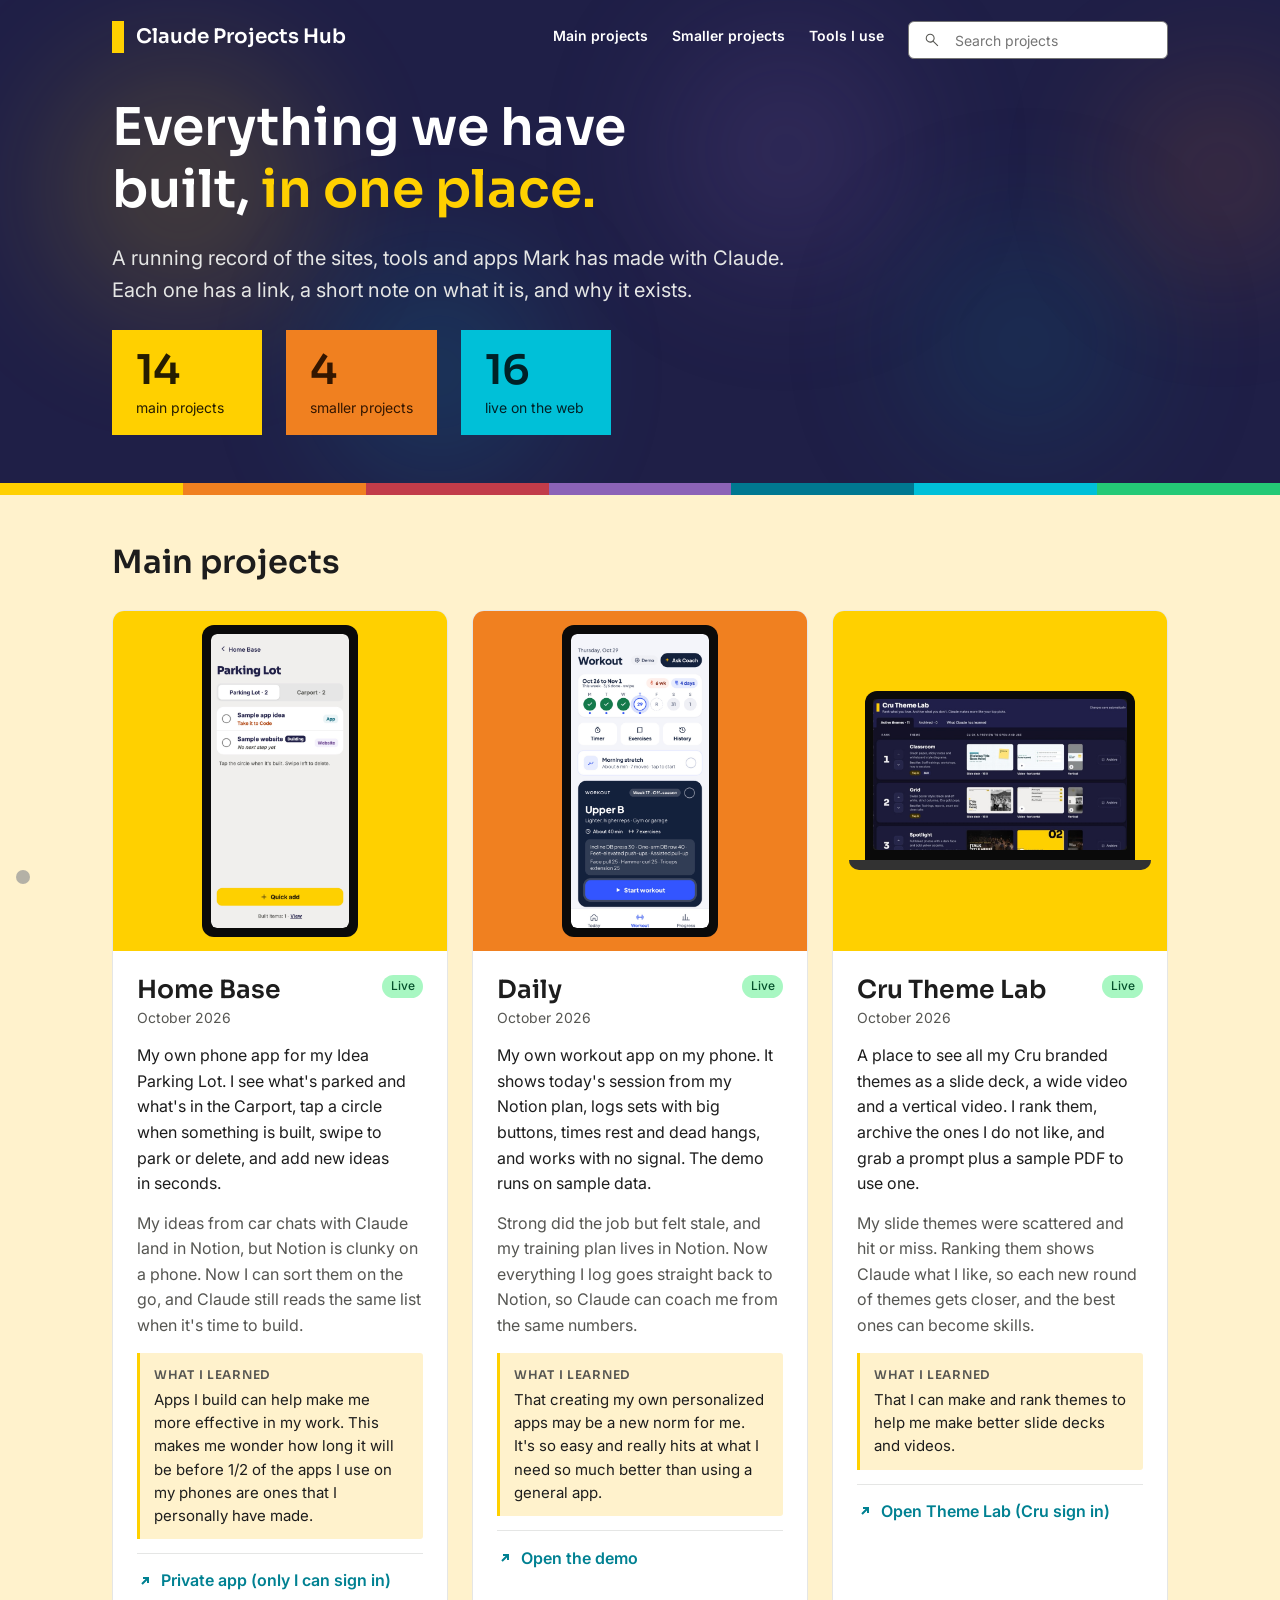
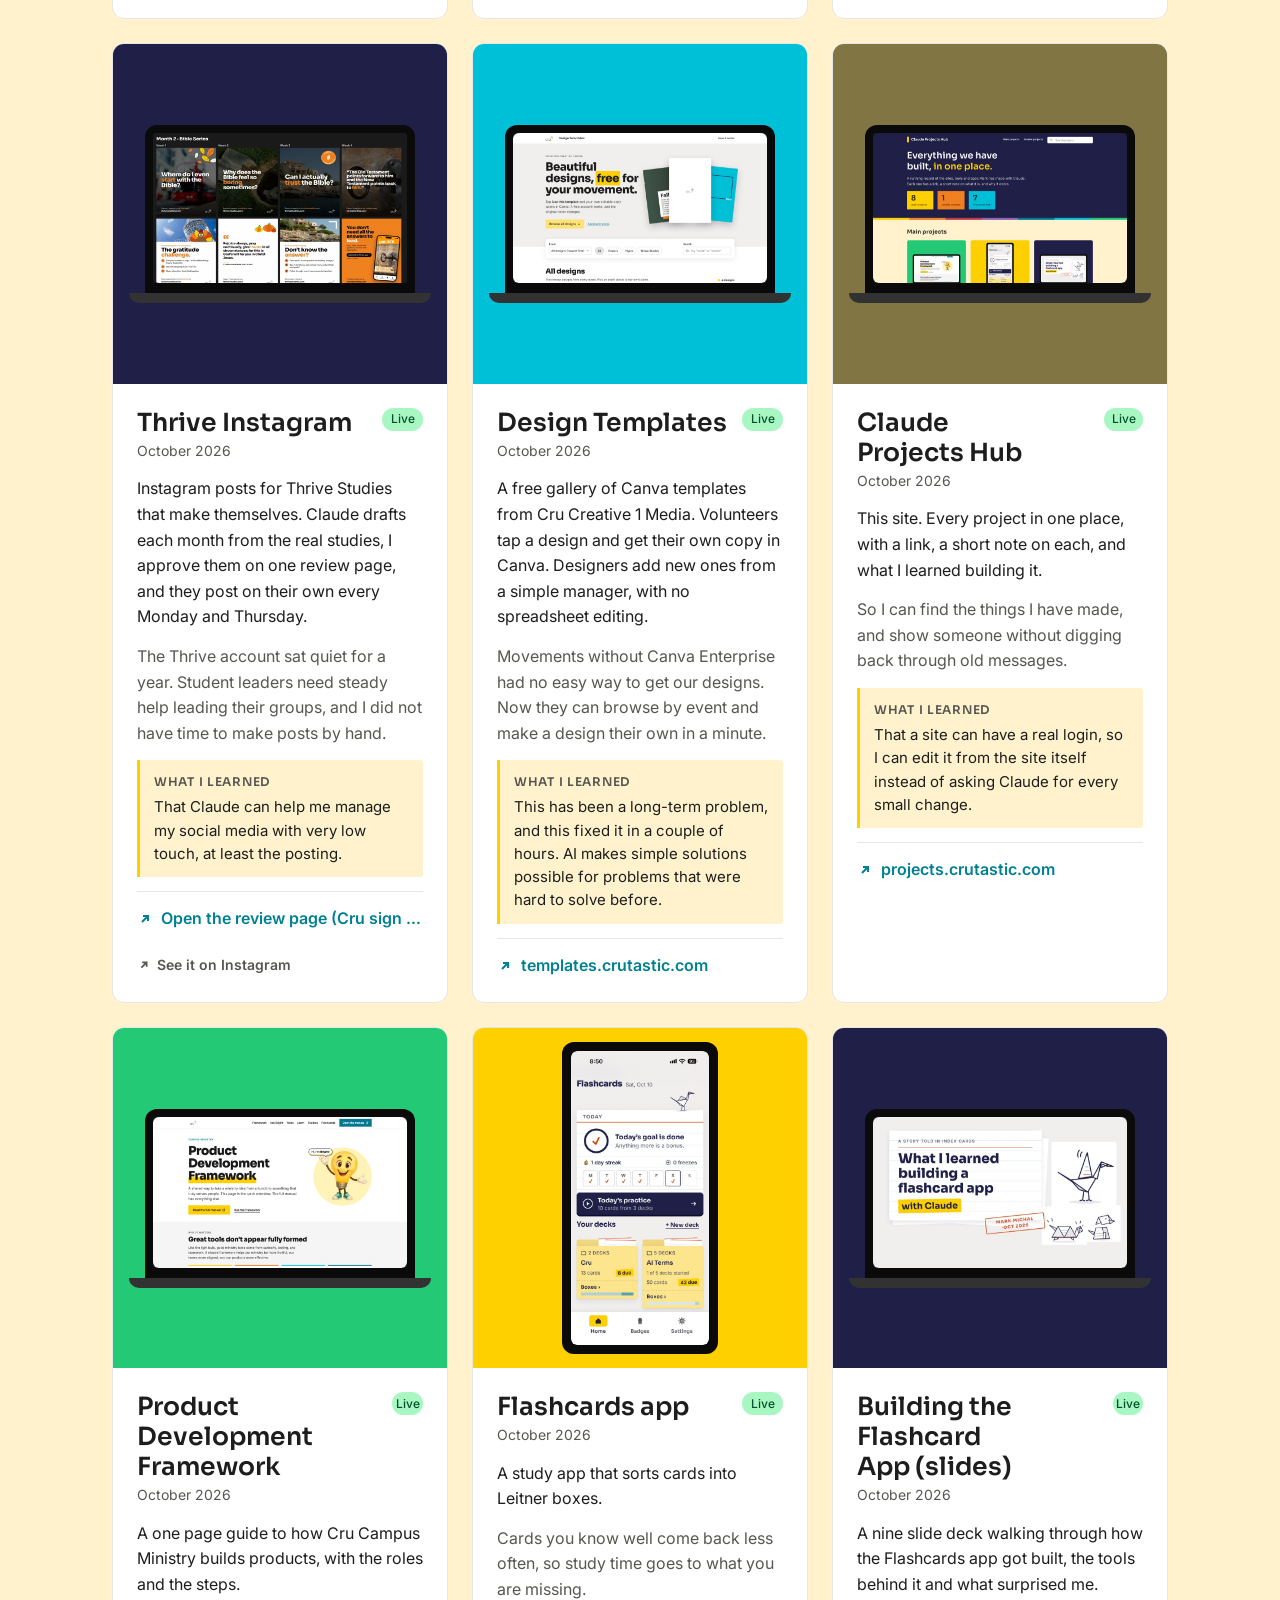
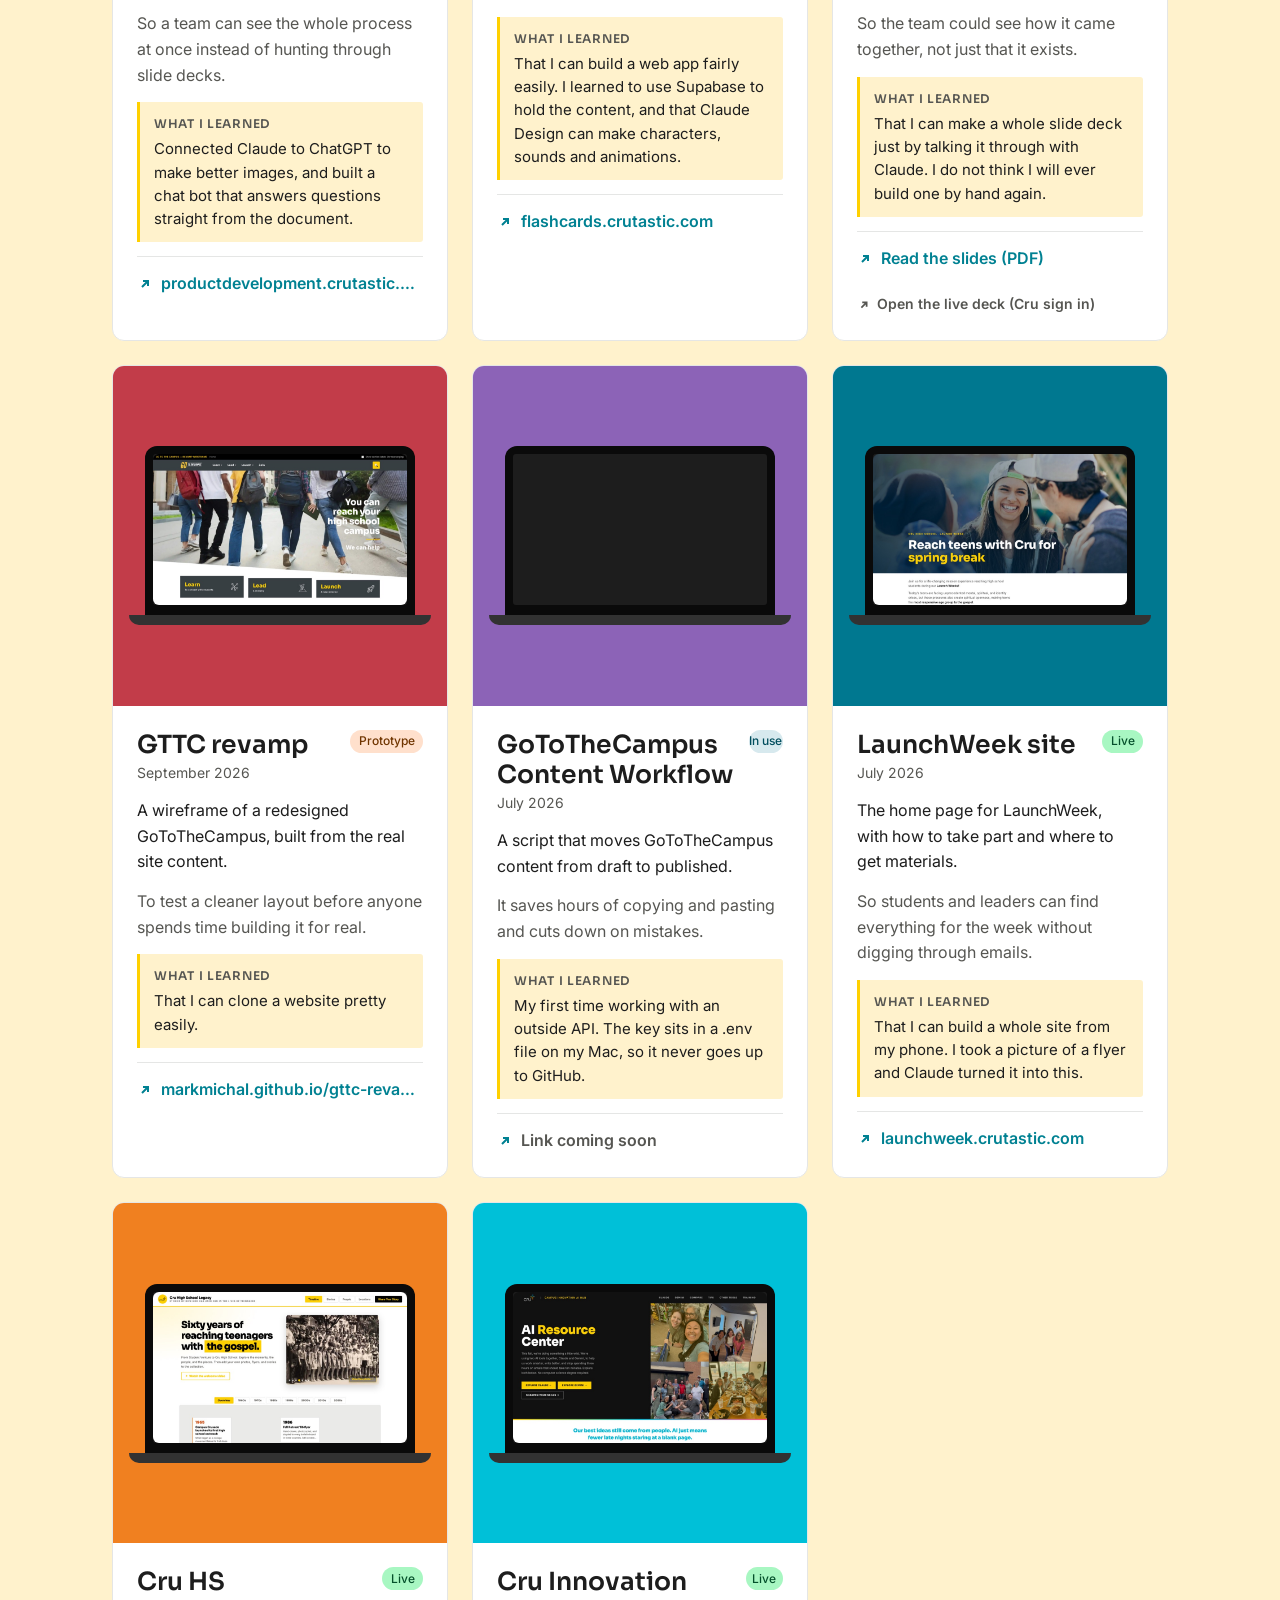
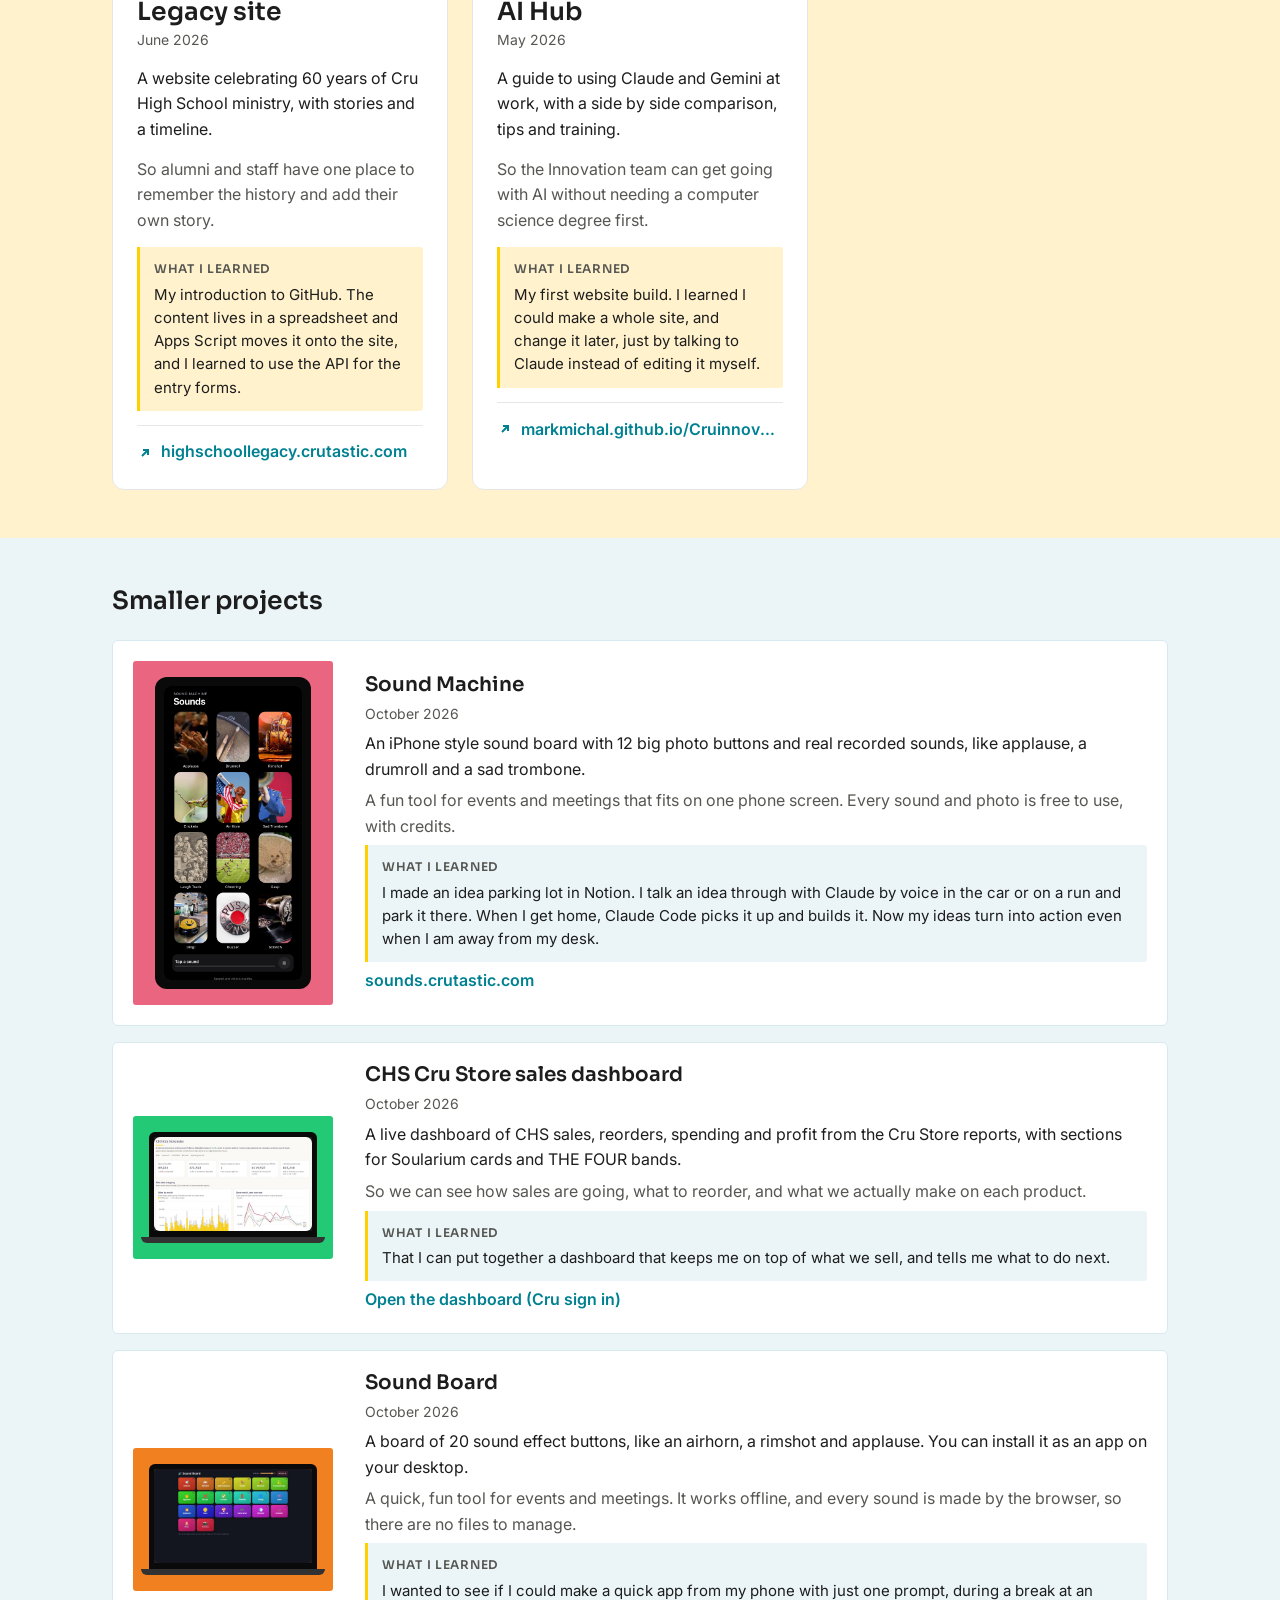
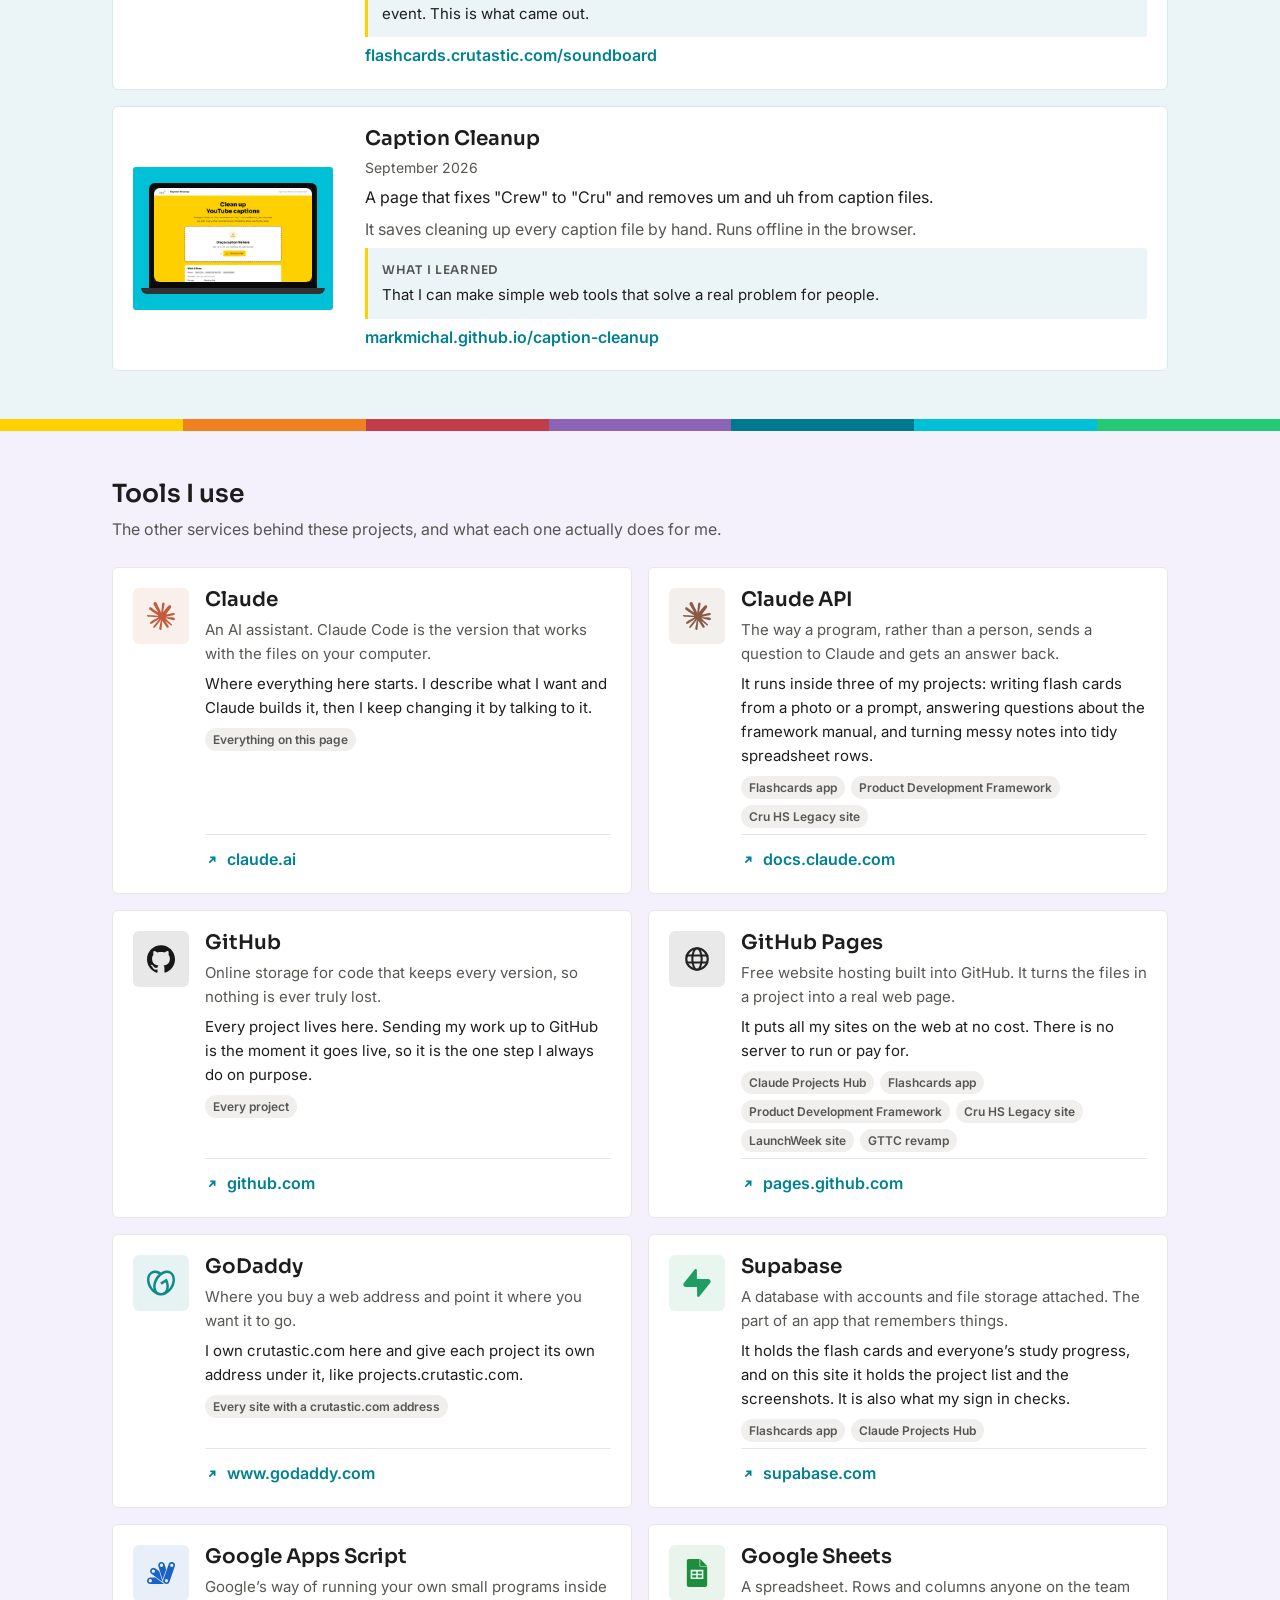
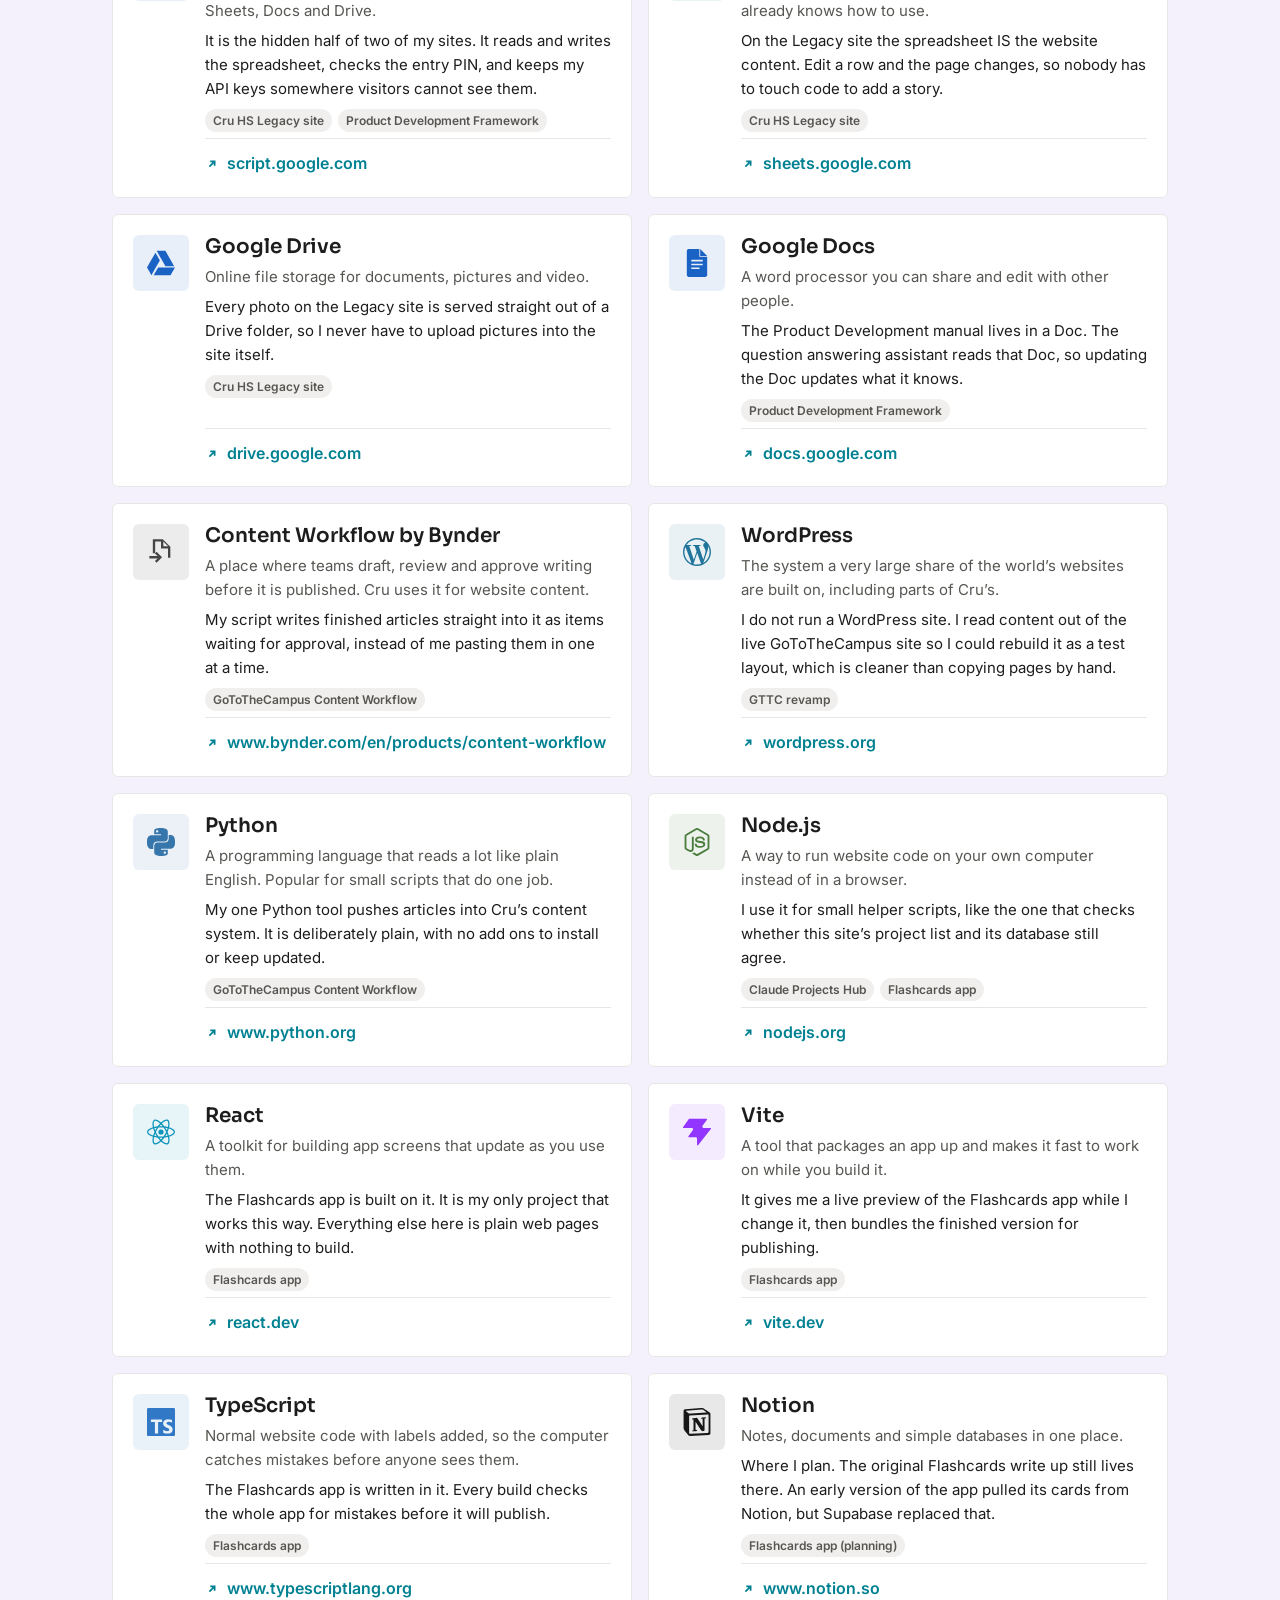
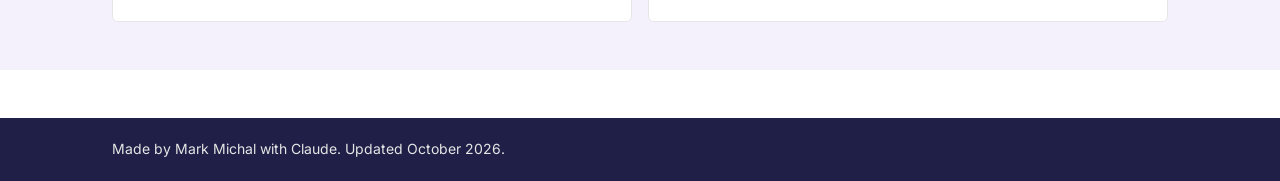
==== commit 3f938fe1: "Replace the fish with birds that perch on the page Fish removed entirely: file, script line and CSS " ====
--- a/index.html
+++ b/index.html
@@ -154,8 +154,6 @@
 <script src="tools.js"></script>
 <script src="vendor/supabase.js"></script>
 <script src="app.js"></script>
-<!-- Fish swimming behind the Main projects cards. Self-contained: delete this
-     line and fish.js to remove them. -->
-<script src="fish.js"></script>
+<script src="birds.js"></script>
 </body>
 </html>
--- a/styles.css
+++ b/styles.css
@@ -656,26 +656,276 @@
   .drift { display: none; }
 }
 
-/* ---------- Fish ----------
-   See fish.js. The canvas sits inside the Main projects band, behind the
-   cards, so only what shows through the gaps is visible. Removing the fish
-   means deleting fish.js, its script line, and this block. */
-
-/* `clip` rather than `hidden`: hidden would make this a scroll container and
-   the sticky canvas below would never stick. */
-.band-main { position: relative; overflow: clip; }
-.band-main > .section { position: relative; z-index: 1; }
-
-/* The tank is one window tall and sticks, rather than covering the whole
-   band. Spanning the band meant a canvas 9,700px tall, about 100MB of pixels
-   cleared and redrawn every frame for fish that are mostly off screen. The
-   negative margin keeps it out of the layout. */
-.fish-tank {
-  position: sticky;
-  top: 0;
-  width: 100%;
-  height: 100vh;
-  margin-bottom: -100vh;
-  z-index: 0;
+/* A second link on a card. Must sit above .stretch (z-index 2) or the
+   whole-card link covers it and the click never arrives. */
+.alt-link {
+  position: relative;
+  z-index: 3;
+  align-self: flex-start;
+  display: inline-flex;
+  align-items: center;
+  gap: 6px;
+  margin-top: 8px;
+  font-size: 14px;
+  font-weight: 600;
+  color: var(--cs-color-text-quiet);
+  text-decoration: none;
+}
+.alt-link:hover { color: var(--cs-color-text-link); text-decoration: underline; }
+.alt-link svg { flex-shrink: 0; }
+
+/* The main link on a card that is not clickable as a whole. */
+.real-link { position: relative; z-index: 3; text-decoration: none; }
+.real-link:hover { text-decoration: underline; }
+
+/* ==========================================================================
+   Motion
+   Everything below is decoration. The page has to read correctly with all of
+   it switched off, which is what the reduced motion block at the bottom does:
+   someone who has asked their computer for less movement gets the finished
+   page immediately, with nothing hidden and nothing sliding.
+   ========================================================================== */
+
+/* The headline arrives. It starts at 26x, which puts the E alone across the
+   whole screen, hangs there for a breath, then accelerates in and lands hard
+   with a double bounce. The easing inside the first keyframe is what gives
+   the impact: slow at the top, fastest at the moment it arrives. */
+@keyframes hub-slam {
+  0% {
+    transform: scale(26);
+    animation-timing-function: cubic-bezier(0.75, 0, 0.85, 0);
+  }
+  58% {
+    transform: scale(1.05);
+    animation-timing-function: cubic-bezier(0.3, 0, 0.3, 1);
+  }
+  72% { transform: scale(0.955); }
+  86% { transform: scale(1.018); }
+  100% { transform: scale(1); }
+}
+
+/* Opacity runs on its own track. Inside hub-slam it inherited that keyframe's
+   very slow start, so the giant E hung there at almost zero opacity and the
+   whole effect was invisible until it was nearly over. */
+@keyframes hub-fade-in {
+  from { opacity: 0; }
+  to   { opacity: 1; }
+}
+
+/* The whole navy block takes the hit a moment after the headline lands. */
+@keyframes hub-jolt {
+  0%   { transform: translate(0, 0); }
+  12%  { transform: translate(0, 7px); }
+  28%  { transform: translate(-4px, -5px); }
+  44%  { transform: translate(4px, 3px); }
+  62%  { transform: translate(-2px, -2px); }
+  80%  { transform: translate(1px, 1px); }
+  100% { transform: translate(0, 0); }
+}
+@keyframes hub-rise {
+  from { opacity: 0; transform: translateY(26px); }
+  to   { opacity: 1; transform: none; }
+}
+@keyframes hub-sweep {
+  from { transform: scaleX(0); }
+  to   { transform: scaleX(1); }
+}
+@keyframes hub-drift {
+  /* Slow, uneven wandering. The uneven middle steps are what stop it reading
+     as a loop. */
+  0%   { transform: translate(0, 0) scale(1); }
+  25%  { transform: translate(7vw, -12px) scale(1.09); }
+  50%  { transform: translate(13vw, 16px) scale(0.96); }
+  75%  { transform: translate(5vw, 9px) scale(1.05); }
+  100% { transform: translate(0, 0) scale(1); }
+}
+
+/* ---------- The navy top ----------
+   Clipped, because the headline starts at 1.38x its final size and would
+   otherwise push the page sideways while it settles. */
+
+/* The navy block opens at full screen height and then collapses to its real
+   height, which is what makes the giant E work. The headline starts at 26x,
+   where the E alone is about 950px tall. Clipped to the normal 400px band it
+   was an abstract white wedge; left unclipped its box is 19,000px wide and
+   the page grew a scrollbar. Clipping it to a block that is briefly the whole
+   window gives both: the E fills the screen, nothing overflows, and the
+   collapse afterwards pulls the rest of the page up from below. */
+.navy { position: relative; overflow: clip; display: flex; flex-direction: column; }
+.navy > * { position: relative; z-index: 1; }
+/* Keeps the colour stripe on the floor of the block while it is tall, so it
+   rides up as the block collapses instead of stranding navy beneath it. */
+.navy .stripe { margin-top: auto; }
+
+/* The drift blobs still need clipping, so they do it themselves rather than
+   relying on the navy block to do it for them. */
+.drift { overflow: hidden; }
+
+/* Soft colour drifting behind the headline. This is the restrained version of
+   "something alive up there": no shapes to recognise, just slow movement at
+   the edge of noticing. Blur is what keeps it from looking like dots. */
+.drift { position: absolute; inset: 0; z-index: 0; pointer-events: none; }
+.drift span {
+  position: absolute;
+  border-radius: 50%;
+  /* Heavy blur and low opacity on purpose. At full strength this washed the
+     navy out into a muddy gradient; it should read as navy that happens to
+     have depth, not as a colourful background. */
+  filter: blur(72px);
+  opacity: 0.17;
+  will-change: transform;
+  animation: hub-drift linear infinite;
+}
+.drift span:nth-child(1) { left: 4%;  top: 12%; width: 260px; height: 260px; background: var(--cs-color-brand-fill-loud); animation-duration: 34s; }
+.drift span:nth-child(2) { left: 26%; top: 54%; width: 210px; height: 210px; background: var(--cs-color-cyan);            animation-duration: 47s; animation-delay: -8s; }
+.drift span:nth-child(3) { left: 52%; top: 6%;  width: 240px; height: 240px; background: var(--cs-color-purple);          animation-duration: 41s; animation-delay: -19s; }
+.drift span:nth-child(4) { left: 71%; top: 46%; width: 230px; height: 230px; background: var(--cs-color-turquoise);       animation-duration: 53s; animation-delay: -31s; }
+.drift span:nth-child(5) { left: 88%; top: 16%; width: 190px; height: 190px; background: var(--cs-color-orange);          animation-duration: 38s; animation-delay: -12s; }
+
+/* ---------- The entrance ----------
+   The headline lands first, then everything else comes up under it, in the
+   order someone reads the page. */
+
+.hero h1 {
+  /* Roughly the middle of the E, so that is the letter left on screen when
+     the headline is at full size. */
+  transform-origin: 0.34em 0.58em;
+  animation: hub-slam 900ms both, hub-fade-in 160ms linear both;
+}
+
+/* Everything else is knocked up off the floor by the landing, close behind
+   it rather than politely waiting. */
+.hero-sub { animation: hub-rise 520ms cubic-bezier(0.16, 0.84, 0.34, 1) 560ms both; }
+.counts .count { animation: hub-rise 500ms cubic-bezier(0.16, 0.84, 0.34, 1) both; }
+.counts .count:nth-child(1) { animation-delay: 600ms; }
+.counts .count:nth-child(2) { animation-delay: 660ms; }
+.counts .count:nth-child(3) { animation-delay: 720ms; }
+
+.navy .stripe {
+  transform-origin: left center;
+  animation: hub-sweep 700ms cubic-bezier(0.22, 1, 0.36, 1) 560ms both;
+}
+
+@keyframes hub-open {
+  0%, 52% { min-height: 100vh; }
+  100%    { min-height: 0; }
+}
+
+.navy {
+  animation:
+    hub-open 1150ms cubic-bezier(0.22, 1, 0.36, 1) both,
+    hub-jolt 420ms ease-out 520ms both;
+}
+
+.topbar .brand { animation: hub-rise 600ms ease-out both; }
+.topbar-right { animation: hub-rise 600ms ease-out 120ms both; }
+
+/* ---------- Cards coming up on scroll ----------
+   The class is only put on a card the first time it is drawn, so retyping in
+   the search box does not set the whole page moving again. */
+
+.reveal { opacity: 0; }
+.reveal.in { animation: hub-rise 680ms cubic-bezier(0.16, 0.84, 0.34, 1) both; }
+
+/* ---------- Switched off on request ---------- */
+
+@media (prefers-reduced-motion: reduce) {
+  .hero h1, .hero-sub, .counts .count, .navy, .navy .stripe,
+  .topbar .brand, .topbar-right, .reveal, .reveal.in {
+    animation: none;
+    opacity: 1;
+    transform: none;
+  }
+  .drift { display: none; }
+}
+
+
+/* ---------- Birds ----------
+   See birds.js. A bird is appended into the card it lands on, so the card's
+   own z-index decides what it passes in front of. Removing the birds means
+   deleting birds.js, its script line, and this block. */
+
+.bird {
+  position: absolute;
+  z-index: 3;
   pointer-events: none;
-}
+  will-change: transform;
+}
+
+.bird.is-flying {
+  animation: bird-fly 1500ms cubic-bezier(0.25, 0.9, 0.3, 1) both;
+}
+.bird.is-leaving {
+  animation: bird-leave 1500ms cubic-bezier(0.6, 0, 0.8, 0.4) both;
+}
+
+@keyframes bird-fly {
+  from { transform: translate(var(--fx, -300px), var(--fy, -120px)) rotate(var(--fr, -8deg)); }
+  to   { transform: translate(0, 0) rotate(0deg); }
+}
+@keyframes bird-leave {
+  from { transform: translate(0, 0) rotate(0deg); }
+  to   { transform: translate(calc(var(--fx, -300px) * -1), var(--fy, -120px)) rotate(calc(var(--fr, -8deg) * -1)); }
+}
+
+.bird-body { transform-origin: 50% 100%; }
+.bird-body[data-facing="left"] .bird-art { transform: scaleX(-1); }
+
+/* Only while in the air. A perched bird holds its wing folded. */
+.bird.is-flying .bird-wing {
+  transform-origin: 100px 86px;   /* the shoulder, in the drawing's own grid */
+  animation: bird-wing 190ms ease-in-out infinite;
+}
+@keyframes bird-wing {
+  0%, 100% { transform: rotate(-18deg) scaleY(0.92); }
+  50%      { transform: rotate(30deg) scaleY(1.06); }
+}
+
+/* Small shifts of weight, so a sitting bird is not a statue. */
+.bird.is-perched .bird-body { animation: bird-settle 3.2s ease-in-out infinite; }
+@keyframes bird-settle {
+  0%, 100% { transform: translateY(0) rotate(0deg); }
+  40%      { transform: translateY(-1px) rotate(-1.2deg); }
+  70%      { transform: translateY(0.5px) rotate(0.8deg); }
+}
+.bird.is-perched .bird-tail { animation: bird-tail 3.2s ease-in-out infinite; transform-origin: 84px 112px; }
+@keyframes bird-tail {
+  0%, 100% { transform: rotate(0deg); }
+  45%      { transform: rotate(5deg); }
+}
+
+/* What it says. */
+.bird-call {
+  position: absolute;
+  left: 78%;
+  bottom: 72%;
+  white-space: nowrap;
+  padding: 5px 10px;
+  border-radius: 12px;
+  background: #ffffff;
+  border: 1.5px solid var(--cs-color-neutral-border-normal);
+  color: var(--cs-color-text-normal);
+  font-size: 12px;
+  font-weight: 600;
+  font-style: italic;
+  opacity: 0;
+  transform: translateY(4px) scale(0.9);
+  transform-origin: 0 100%;
+  transition: opacity 220ms ease-out, transform 220ms cubic-bezier(0.34, 1.4, 0.64, 1);
+}
+.bird-call::after {
+  content: "";
+  position: absolute;
+  left: 10px; top: 100%;
+  width: 9px; height: 9px;
+  background: #ffffff;
+  border-right: 1.5px solid var(--cs-color-neutral-border-normal);
+  border-bottom: 1.5px solid var(--cs-color-neutral-border-normal);
+  transform: translateY(-5px) rotate(45deg);
+}
+.bird-call.show { opacity: 1; transform: translateY(0) scale(1); }
+.bird-call[hidden] { display: none; }
+
+@media (prefers-reduced-motion: reduce) {
+  .bird { display: none; }
+}
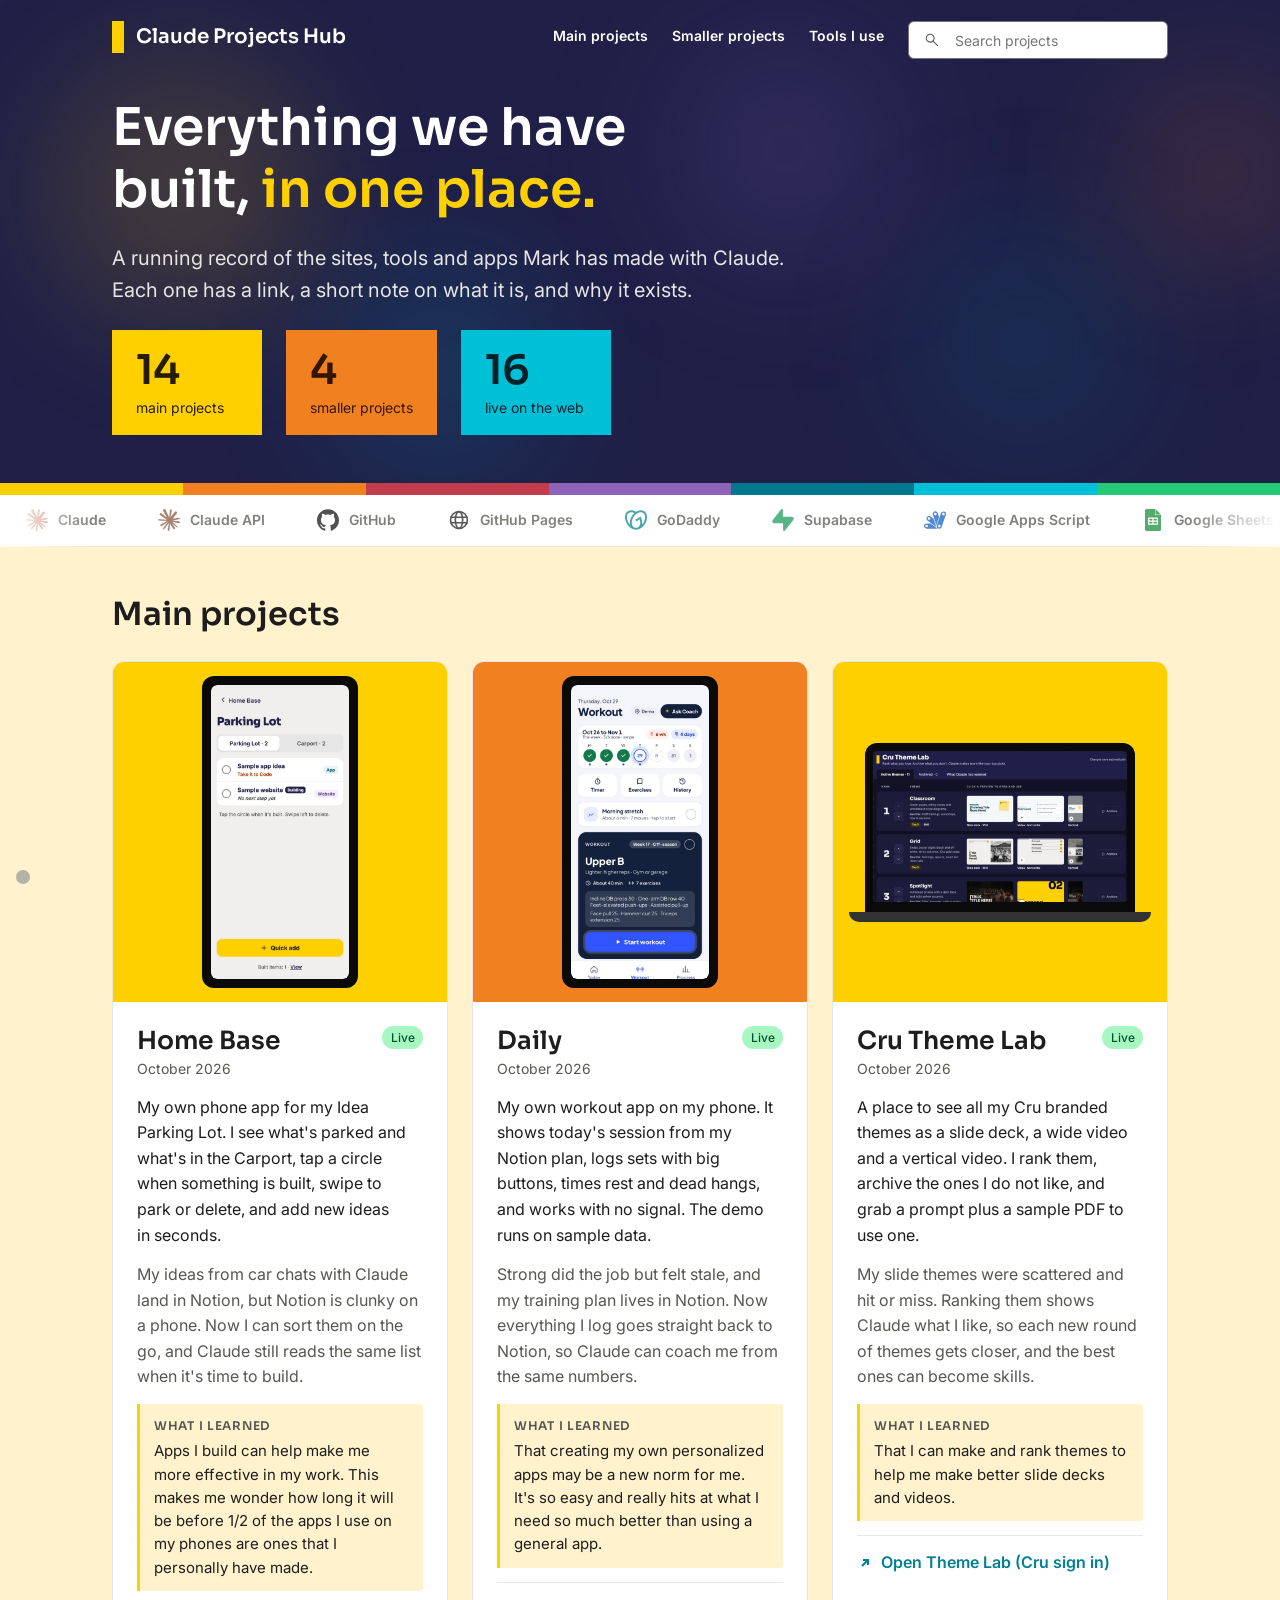
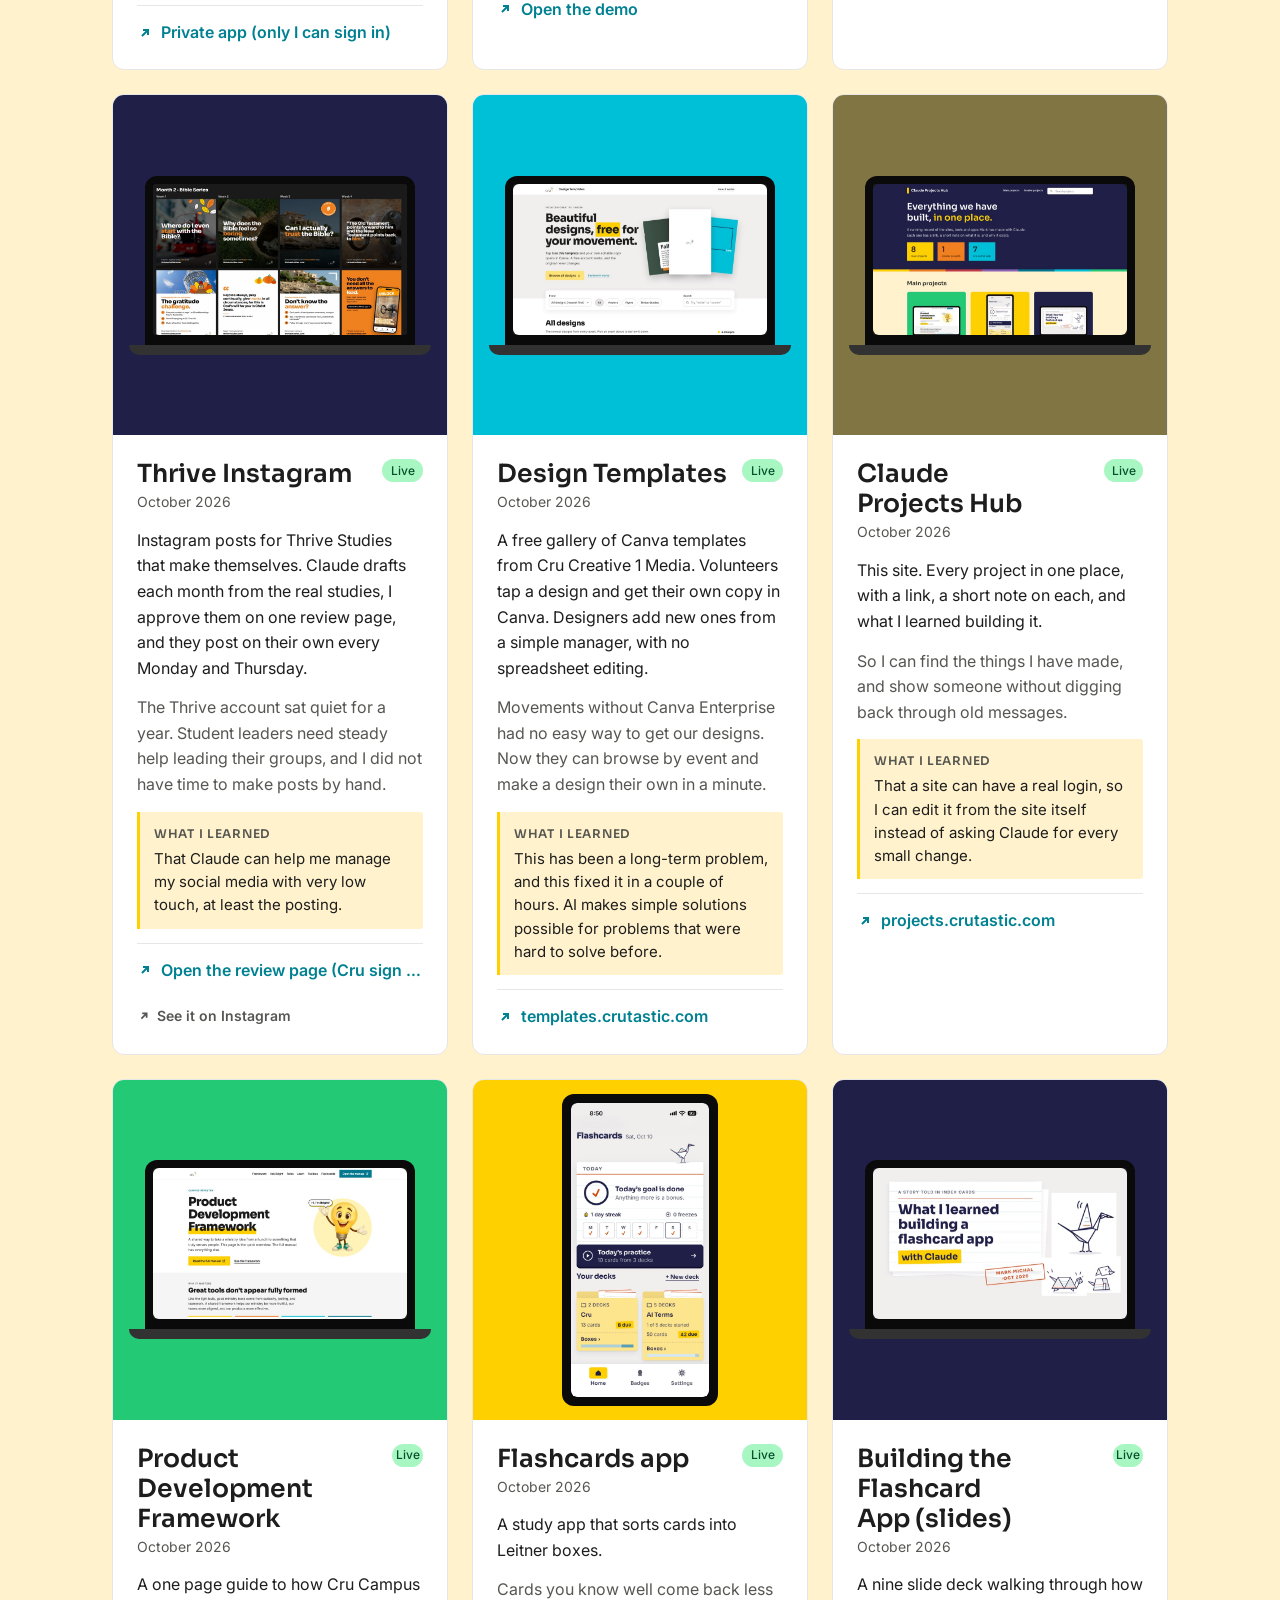
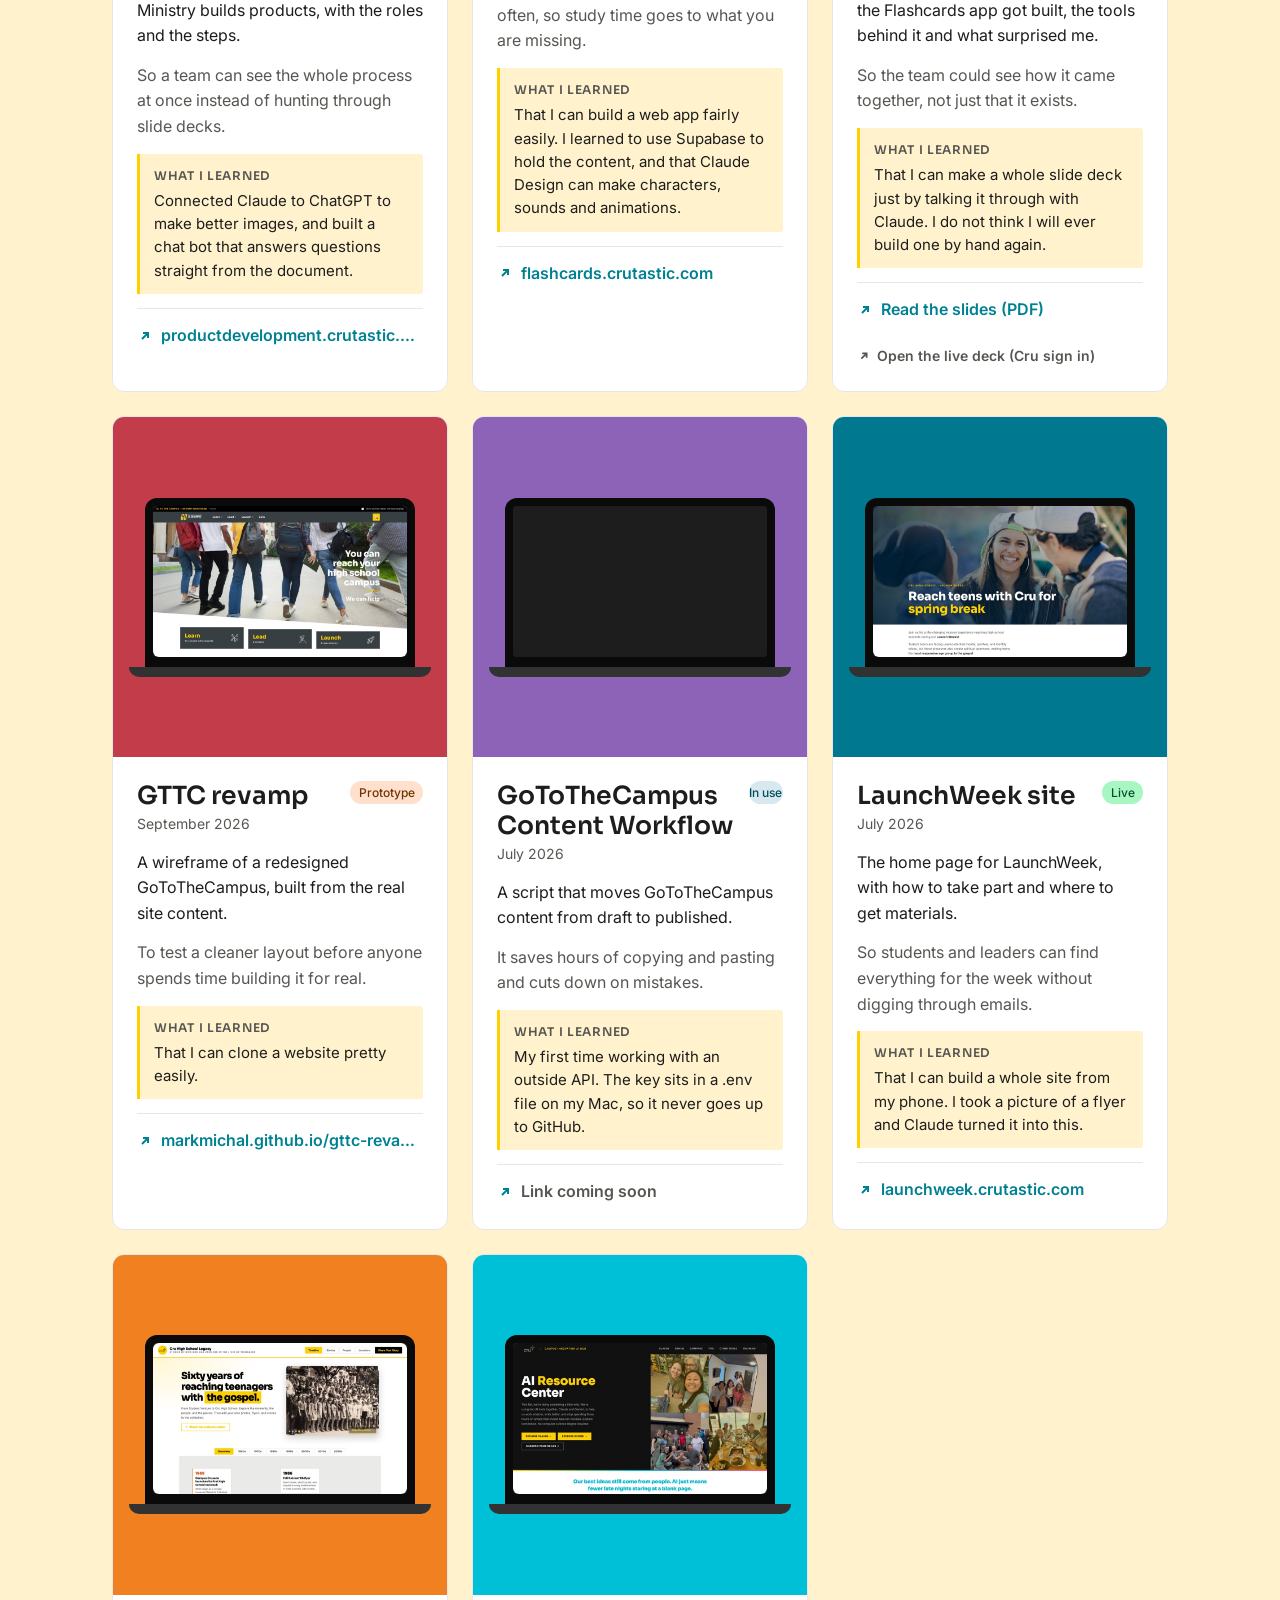
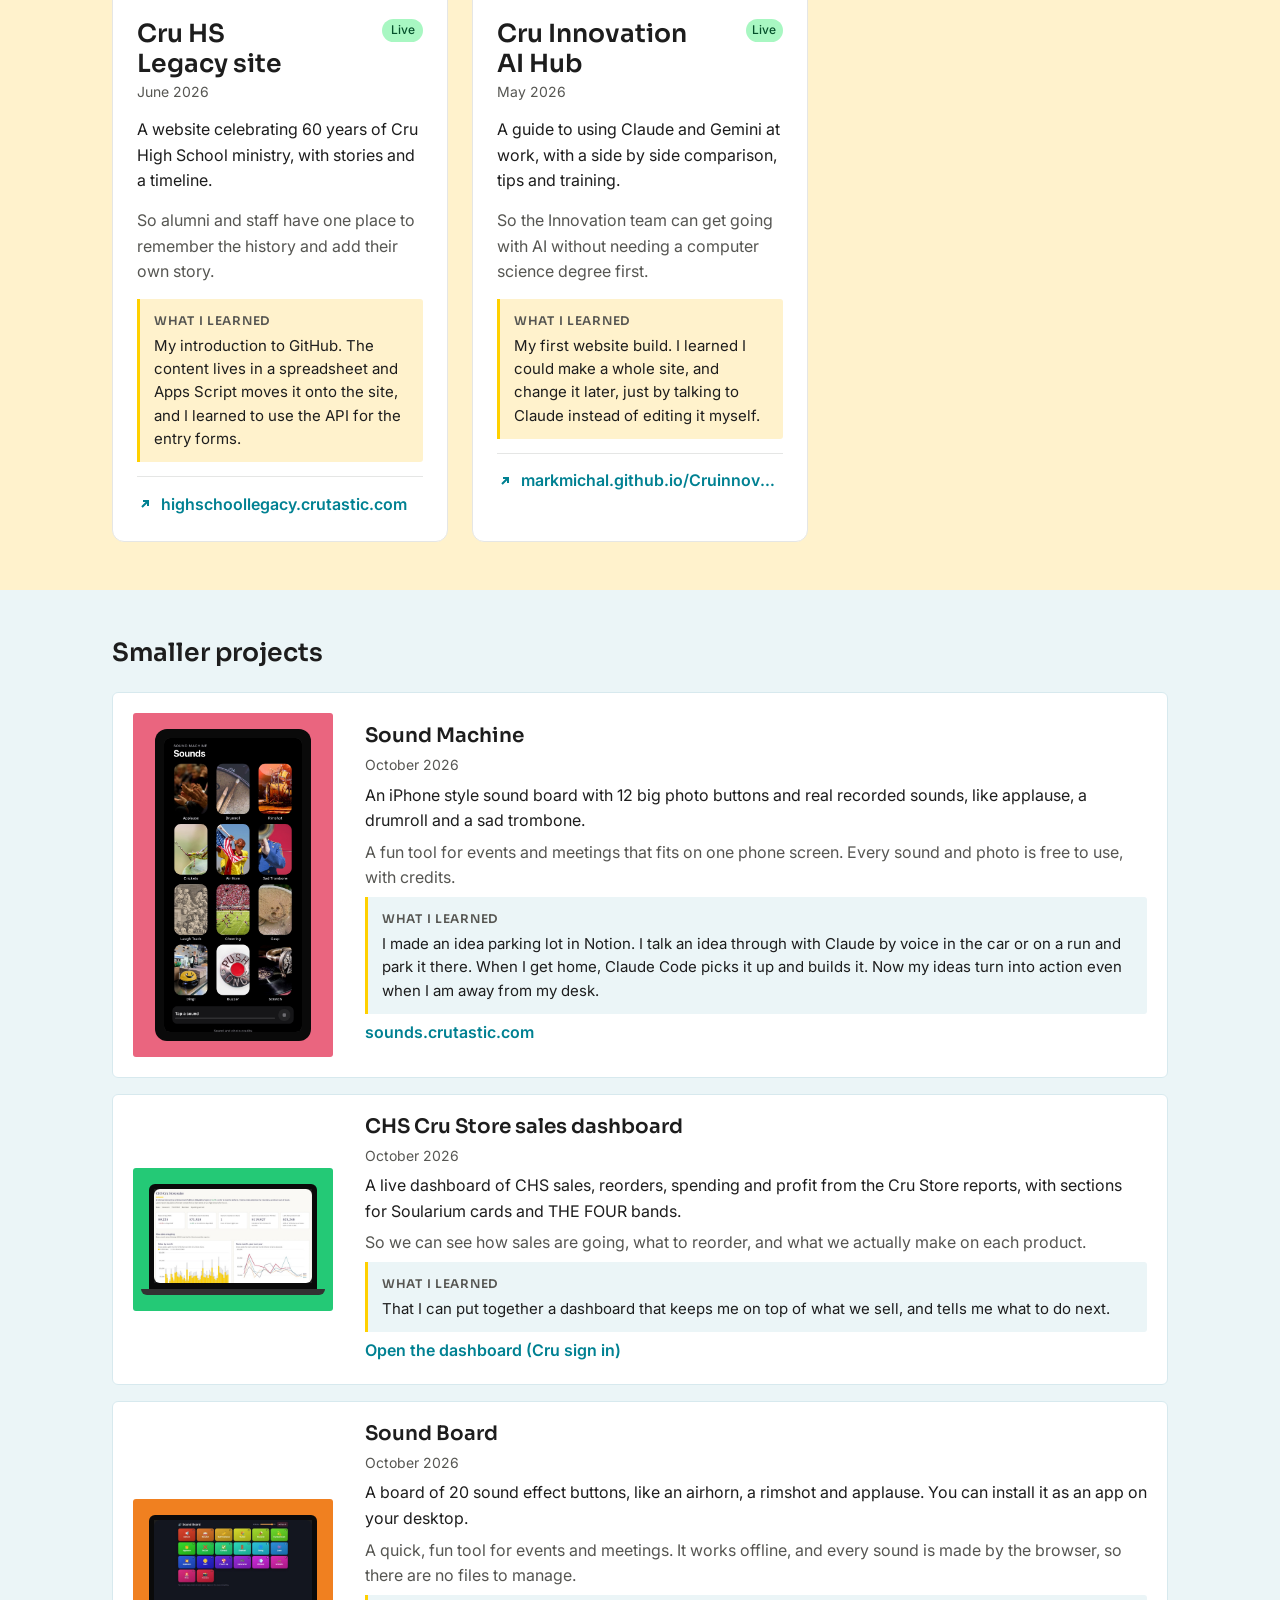
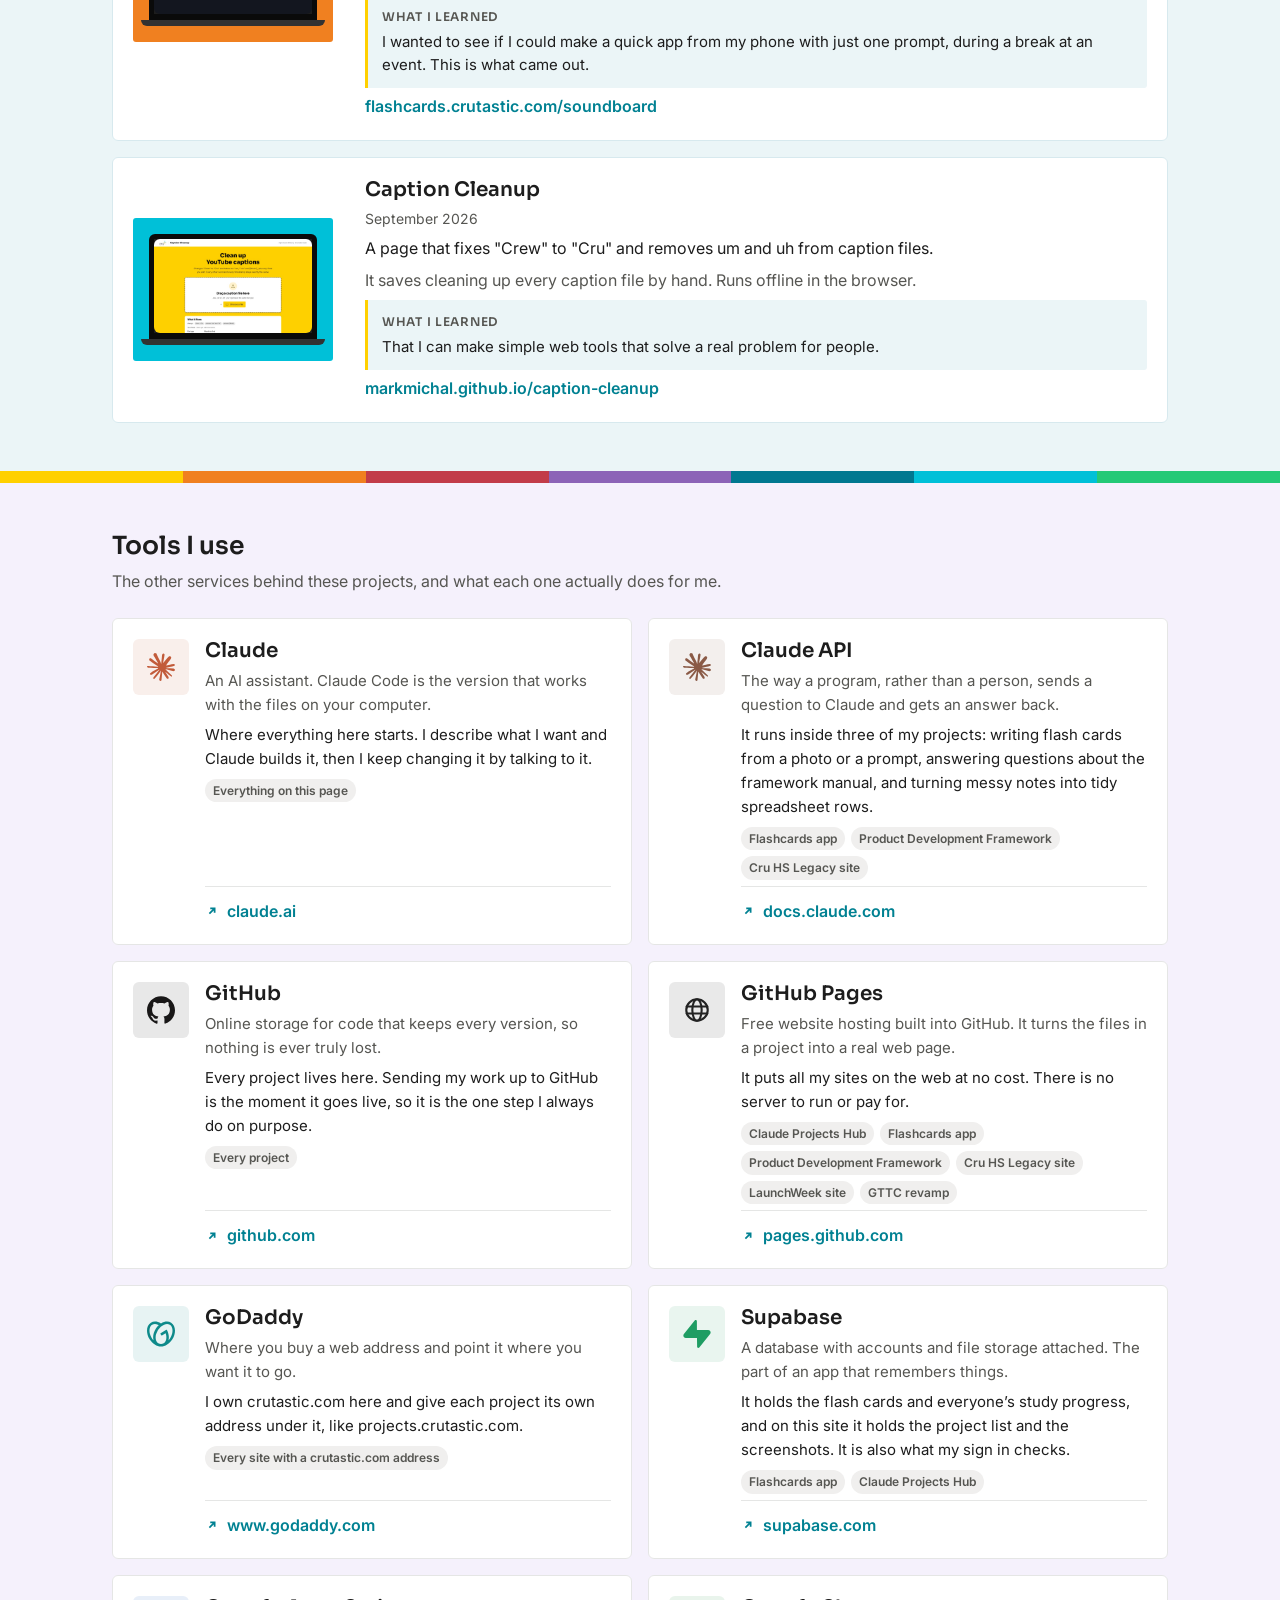
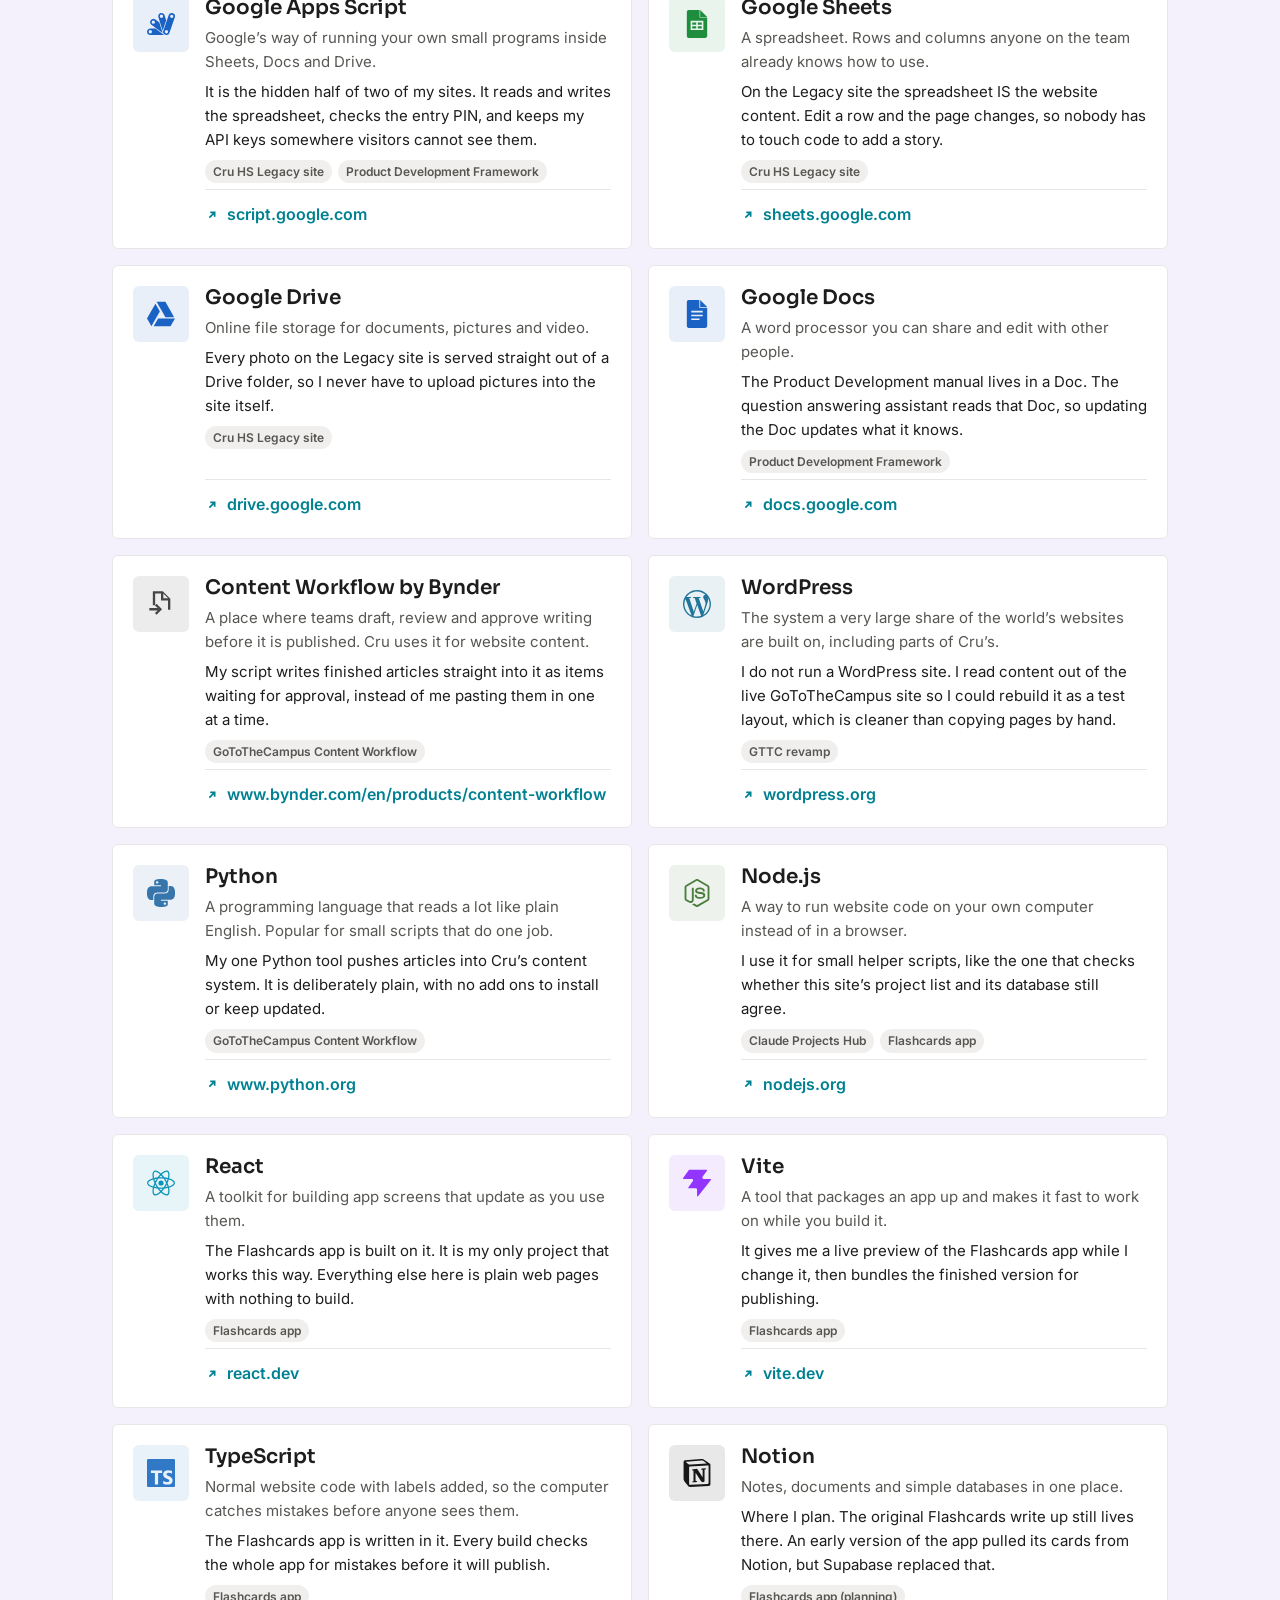
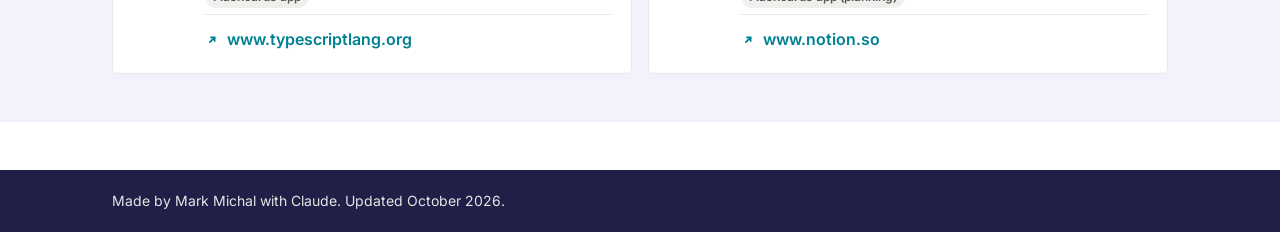
==== commit 629c451d: "Add the tool ribbon drifting under the hero The tools from tools.js scroll slowly past in a band bet" ====
--- a/index.html
+++ b/index.html
@@ -65,6 +65,11 @@
   <div class="stripe" aria-hidden="true">
     <span></span><span></span><span></span><span></span><span></span><span></span><span></span>
   </div>
+</div>
+
+<!-- The tools, drifting past under the hero. Filled from tools.js by app.js. -->
+<div class="ribbon" id="ribbon" hidden>
+  <div class="ribbon-track" id="ribbon-track"></div>
 </div>
 
 <main>
--- a/styles.css
+++ b/styles.css
@@ -929,3 +929,79 @@
 @media (prefers-reduced-motion: reduce) {
   .bird { display: none; }
 }
+
+/* ---------- The tool ribbon ----------
+   The tools drift past under the hero. Built from the same list and the same
+   logo files as the Tools I use section further down. */
+
+.ribbon {
+  position: relative;
+  overflow: hidden;
+  background: var(--cs-color-surface-default);
+  border-bottom: 1px solid var(--cs-color-surface-border);
+  /* Fades the logos out at both ends rather than letting them hit a hard
+     edge, so it reads as a continuous band rather than a cropped list. */
+  -webkit-mask-image: linear-gradient(to right, transparent, #000 90px, #000 calc(100% - 90px), transparent);
+  mask-image: linear-gradient(to right, transparent, #000 90px, #000 calc(100% - 90px), transparent);
+}
+.ribbon[hidden] { display: none; }
+
+.ribbon-track {
+  display: flex;
+  align-items: center;
+  width: max-content;
+  padding: 14px 0;
+  animation: ribbon-drift 90s linear infinite;
+  will-change: transform;
+}
+.ribbon-copy { display: flex; align-items: center; }
+
+/* Half, because the track holds exactly two copies of the list. At that point
+   the second copy sits where the first started, so the jump back is invisible. */
+@keyframes ribbon-drift {
+  from { transform: translateX(0); }
+  to   { transform: translateX(-50%); }
+}
+
+/* Stop it so the logos can actually be clicked. */
+.ribbon:hover .ribbon-track,
+.ribbon:focus-within .ribbon-track { animation-play-state: paused; }
+
+.ribbon-item {
+  display: inline-flex;
+  align-items: center;
+  gap: 10px;
+  padding: 0 26px;
+  text-decoration: none;
+  color: var(--cs-color-text-quiet);
+  font-size: 14px;
+  font-weight: 600;
+  white-space: nowrap;
+  opacity: 0.75;
+  transition: opacity 150ms ease, color 150ms ease;
+}
+.ribbon-item:hover, .ribbon-item:focus-visible {
+  opacity: 1;
+  color: var(--cs-color-text-normal);
+}
+
+.ribbon-mark {
+  width: 22px;
+  height: 22px;
+  flex-shrink: 0;
+  background-color: var(--tool-color);
+  -webkit-mask-size: contain; mask-size: contain;
+  -webkit-mask-repeat: no-repeat; mask-repeat: no-repeat;
+  -webkit-mask-position: center; mask-position: center;
+}
+
+@media (max-width: 640px) {
+  .ribbon-item { padding: 0 18px; font-size: 13px; }
+  .ribbon-mark { width: 19px; height: 19px; }
+}
+
+@media (prefers-reduced-motion: reduce) {
+  /* Still there to read, just not moving. */
+  .ribbon-track { animation: none; }
+  .ribbon { overflow-x: auto; }
+}
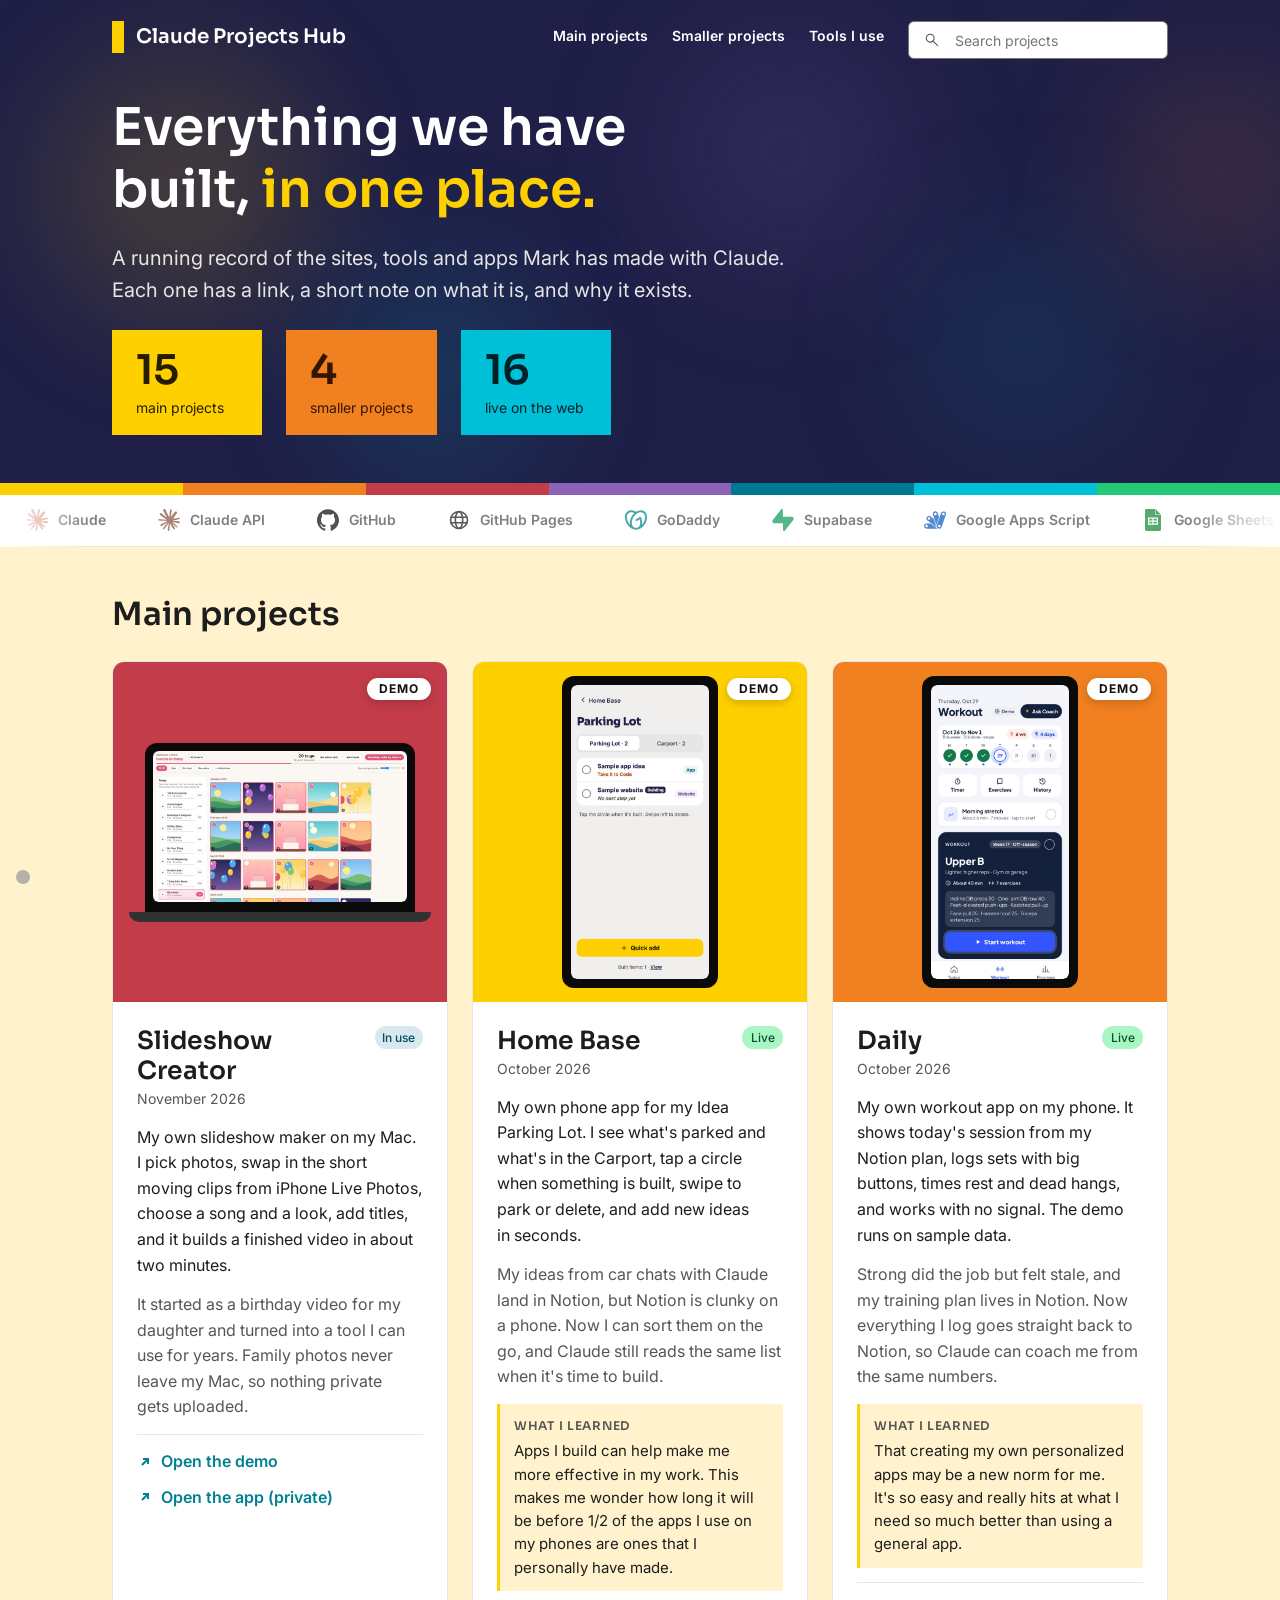
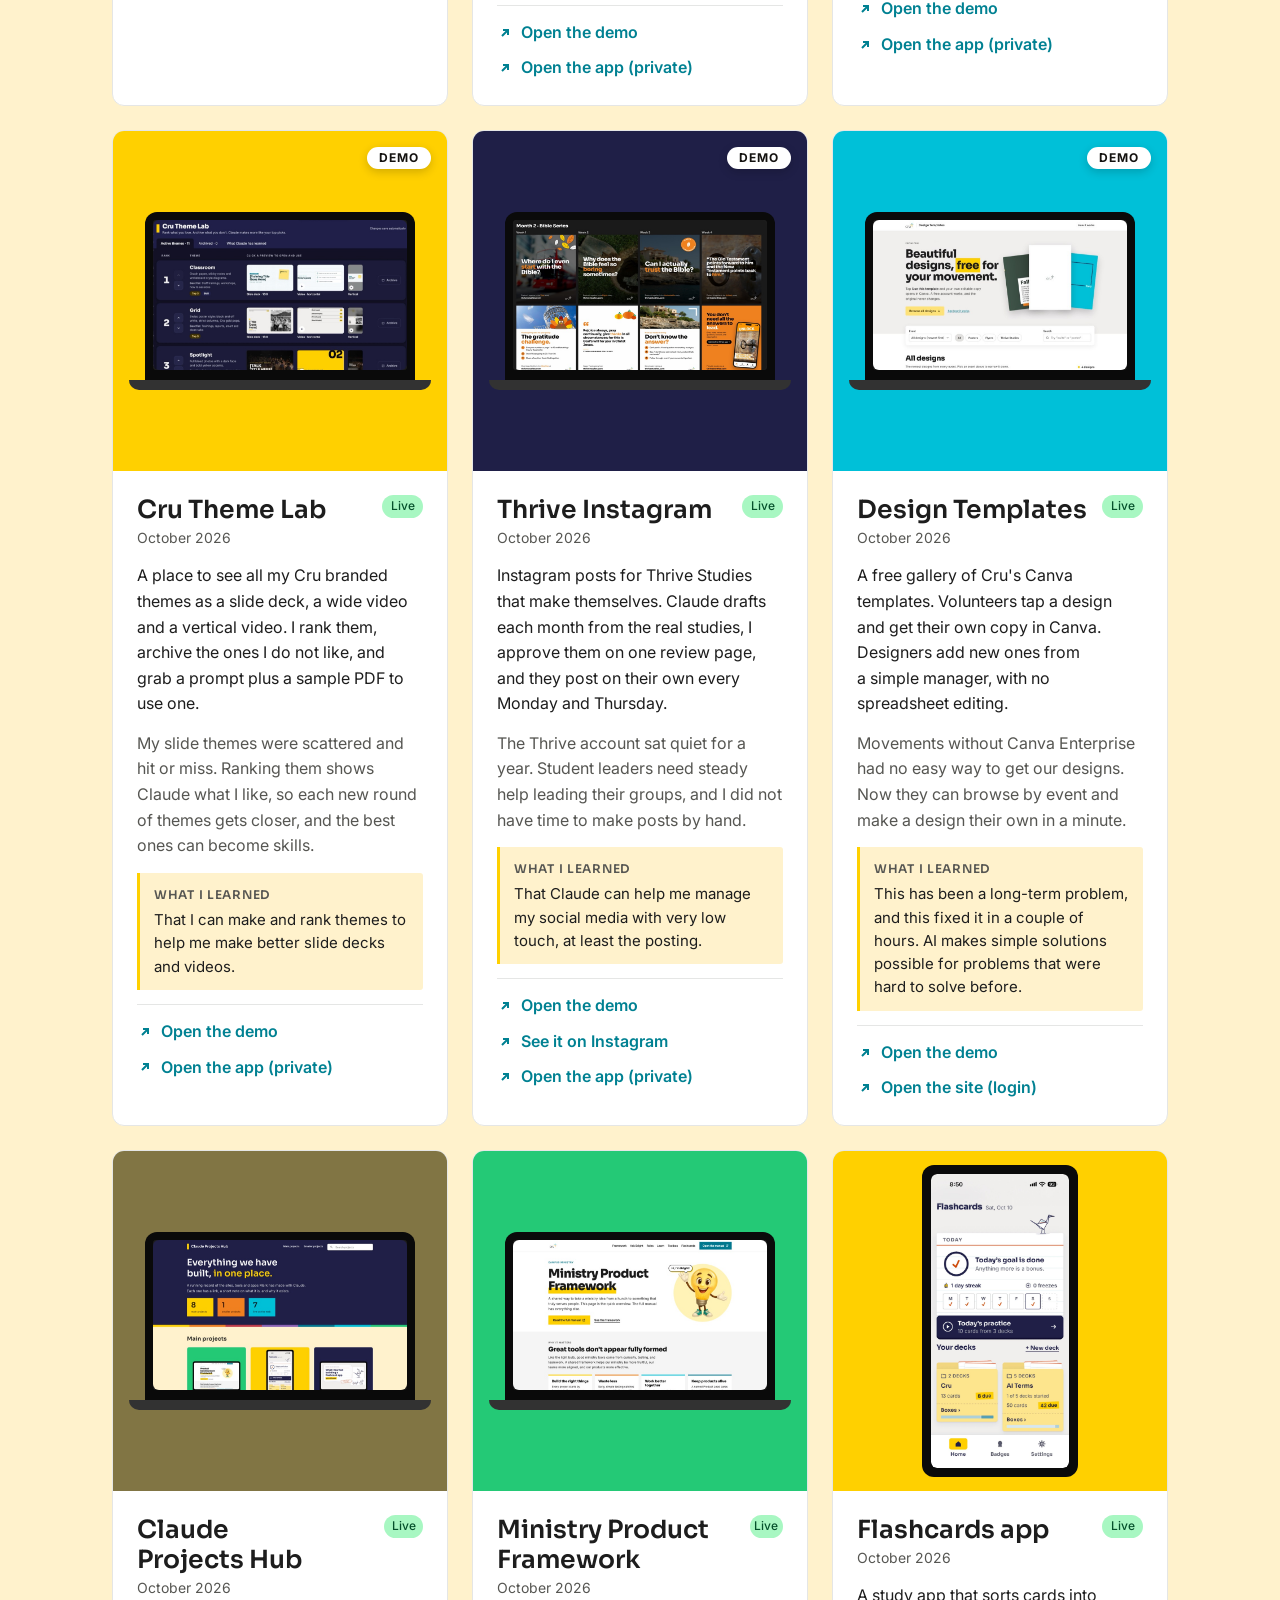
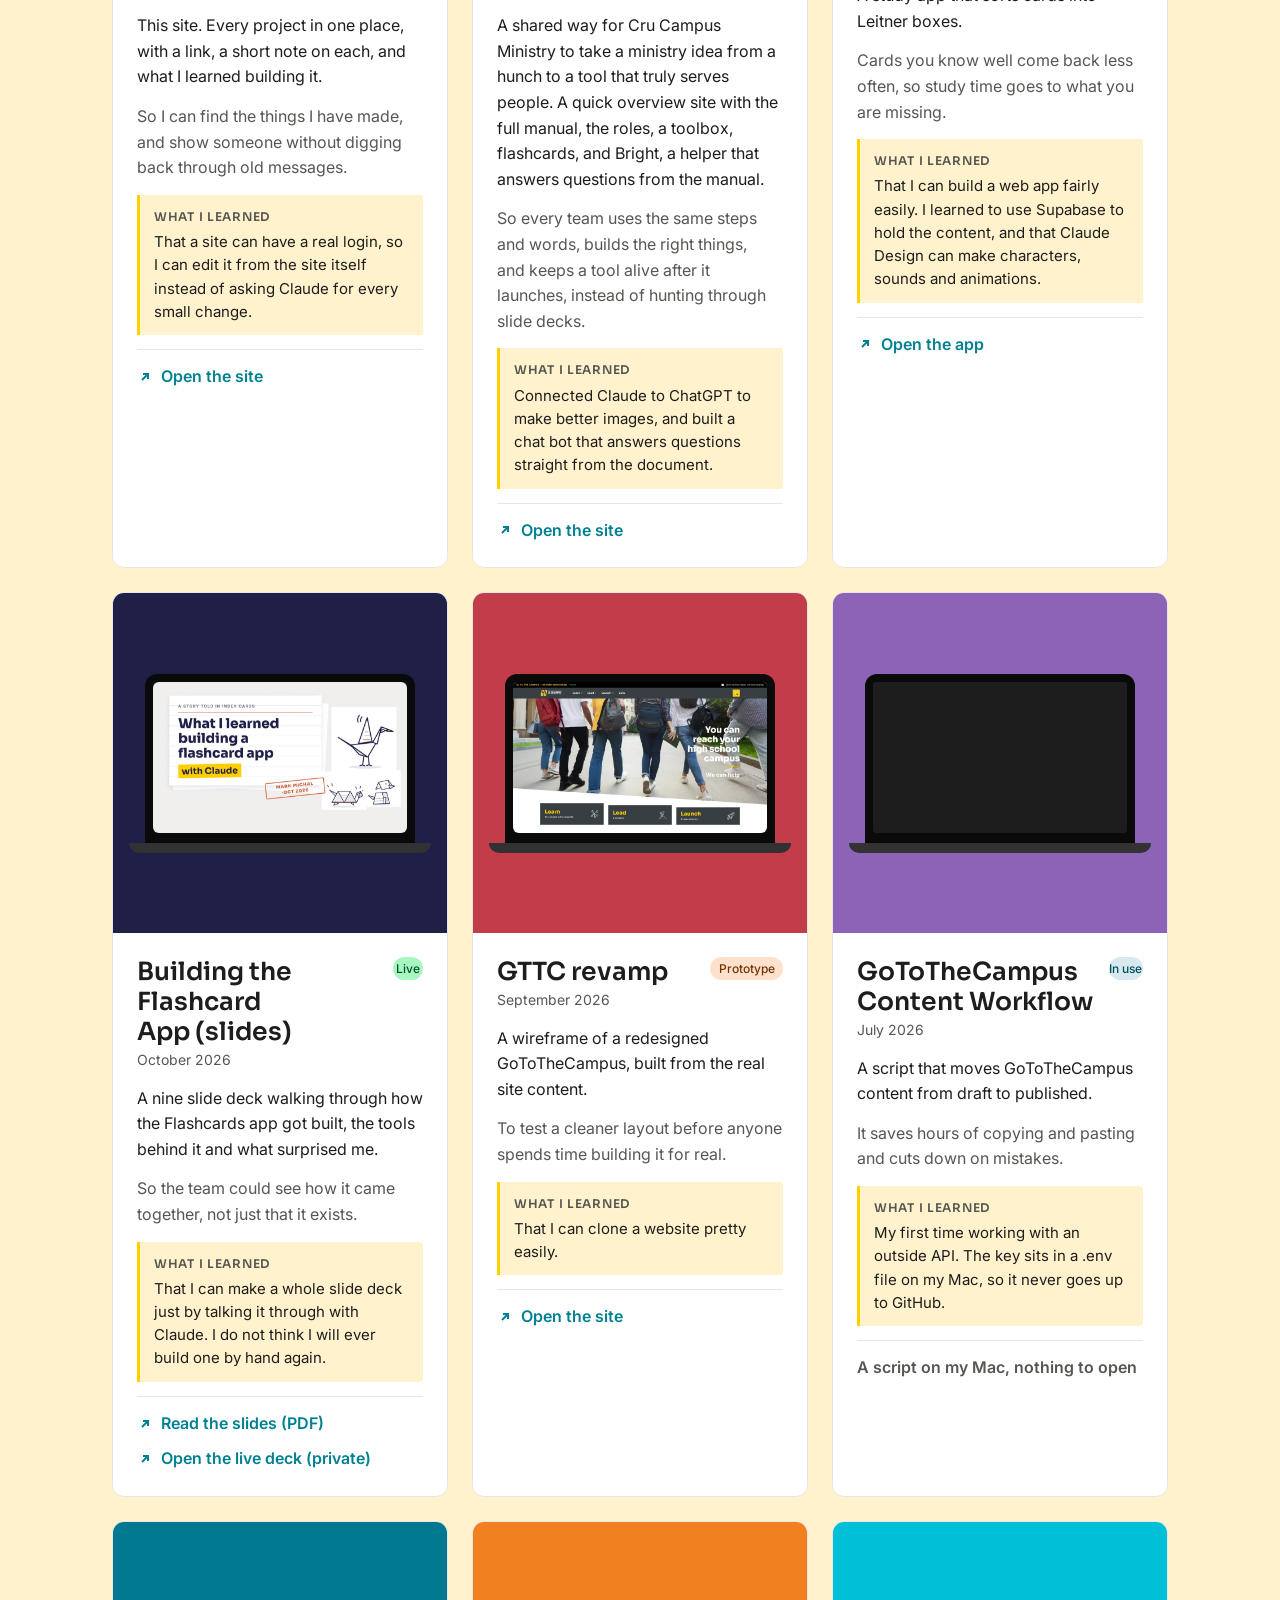
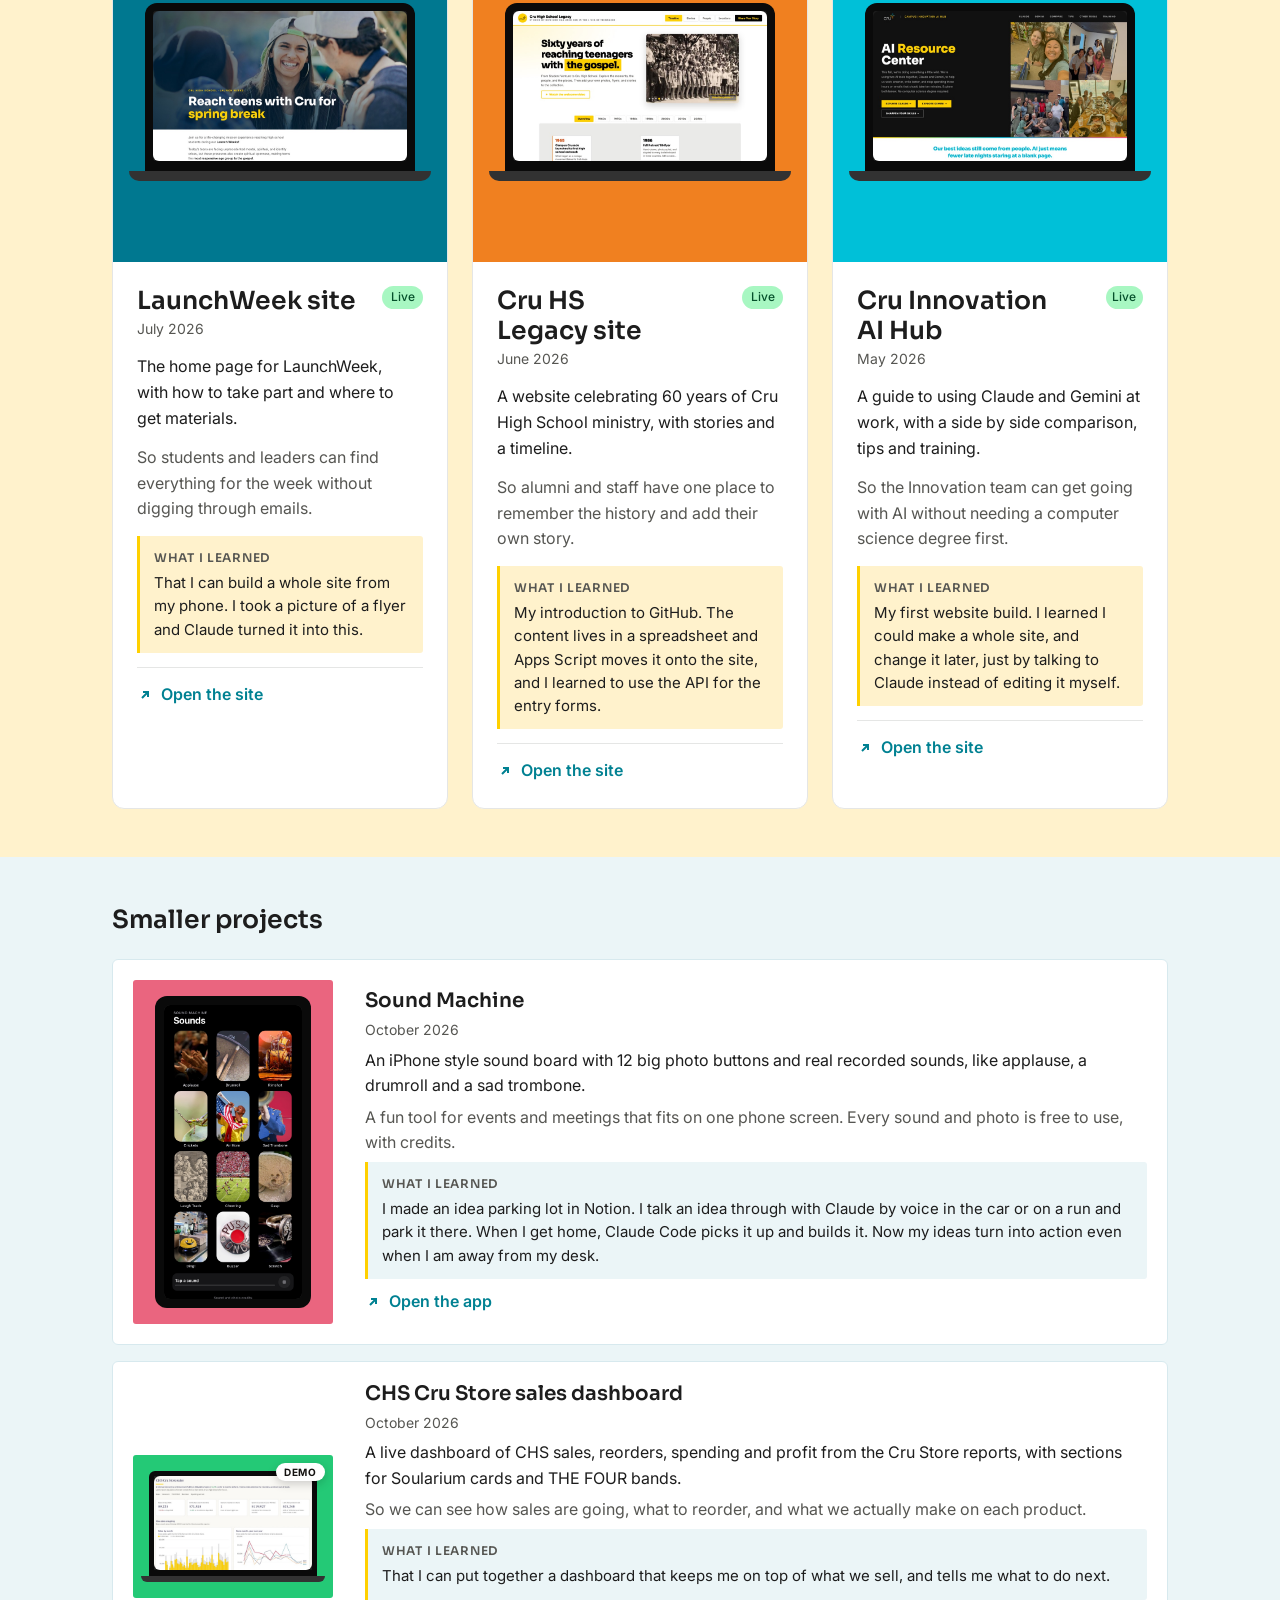
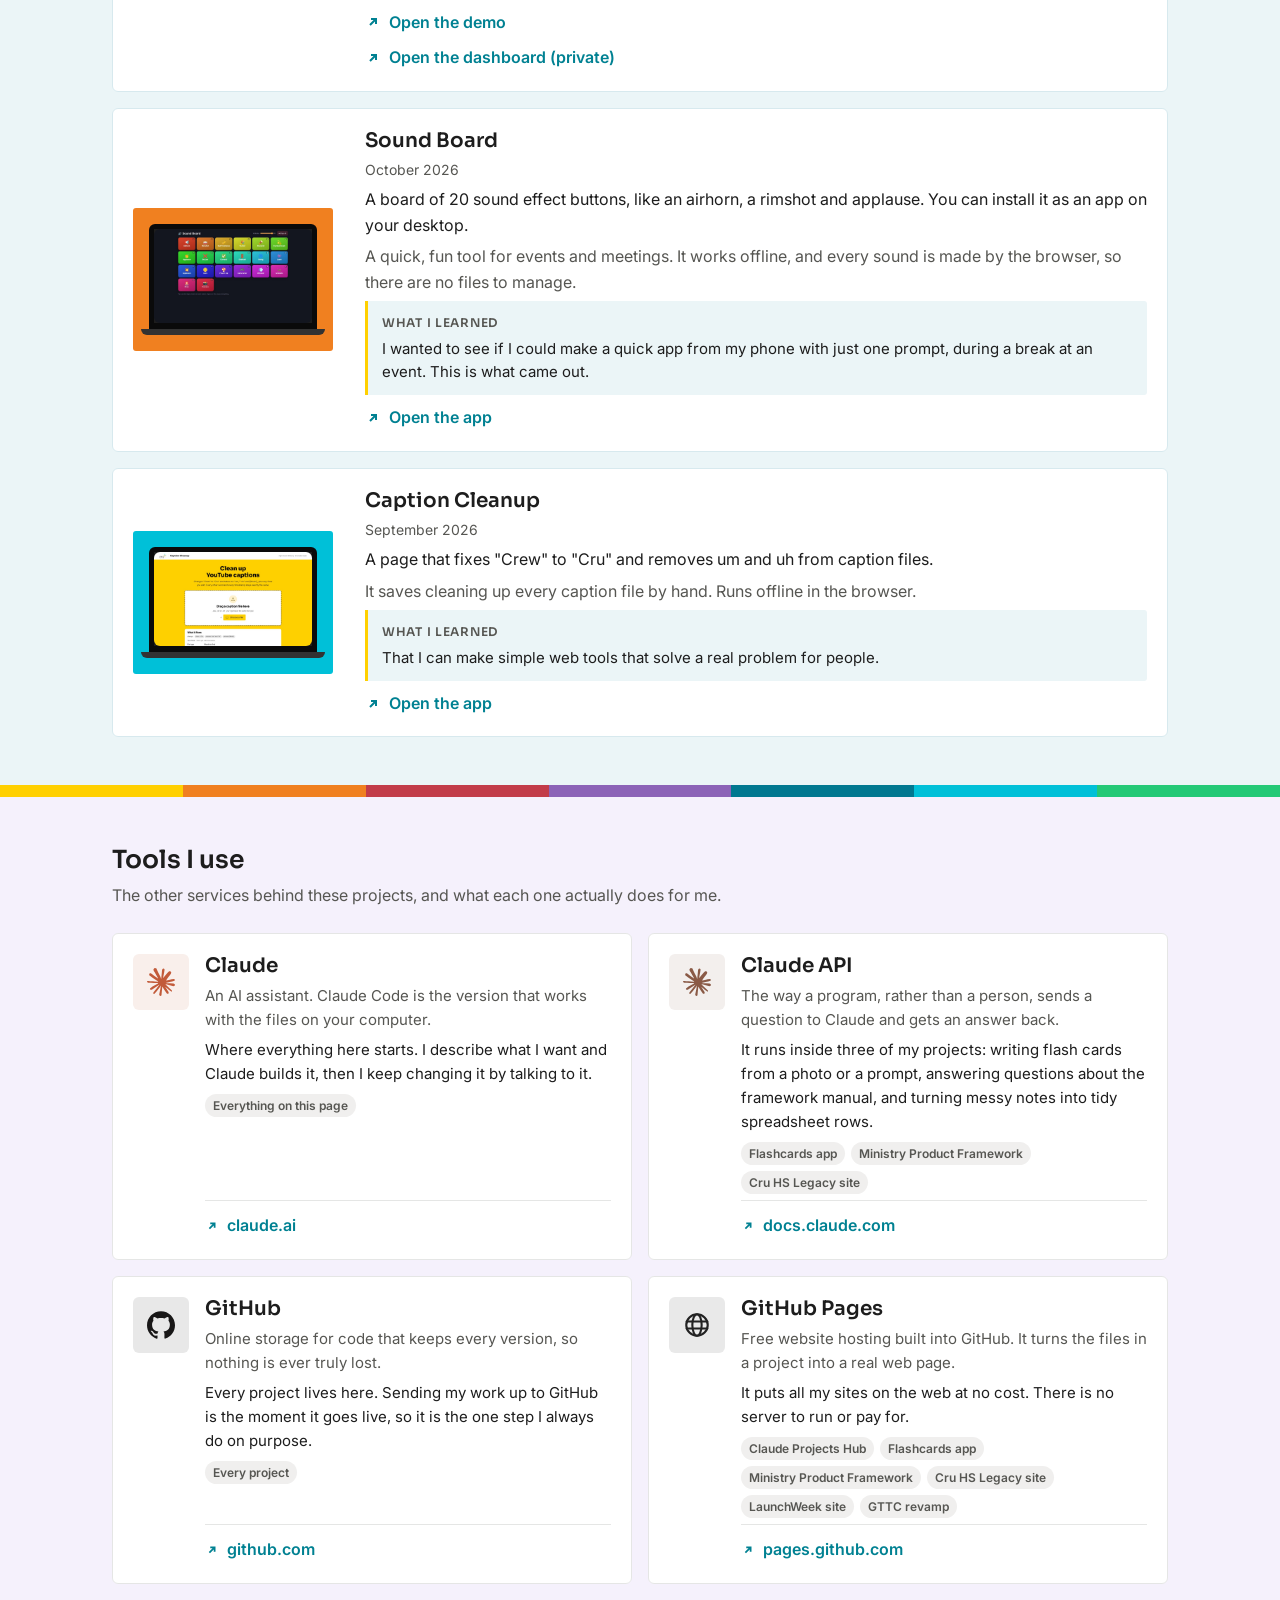
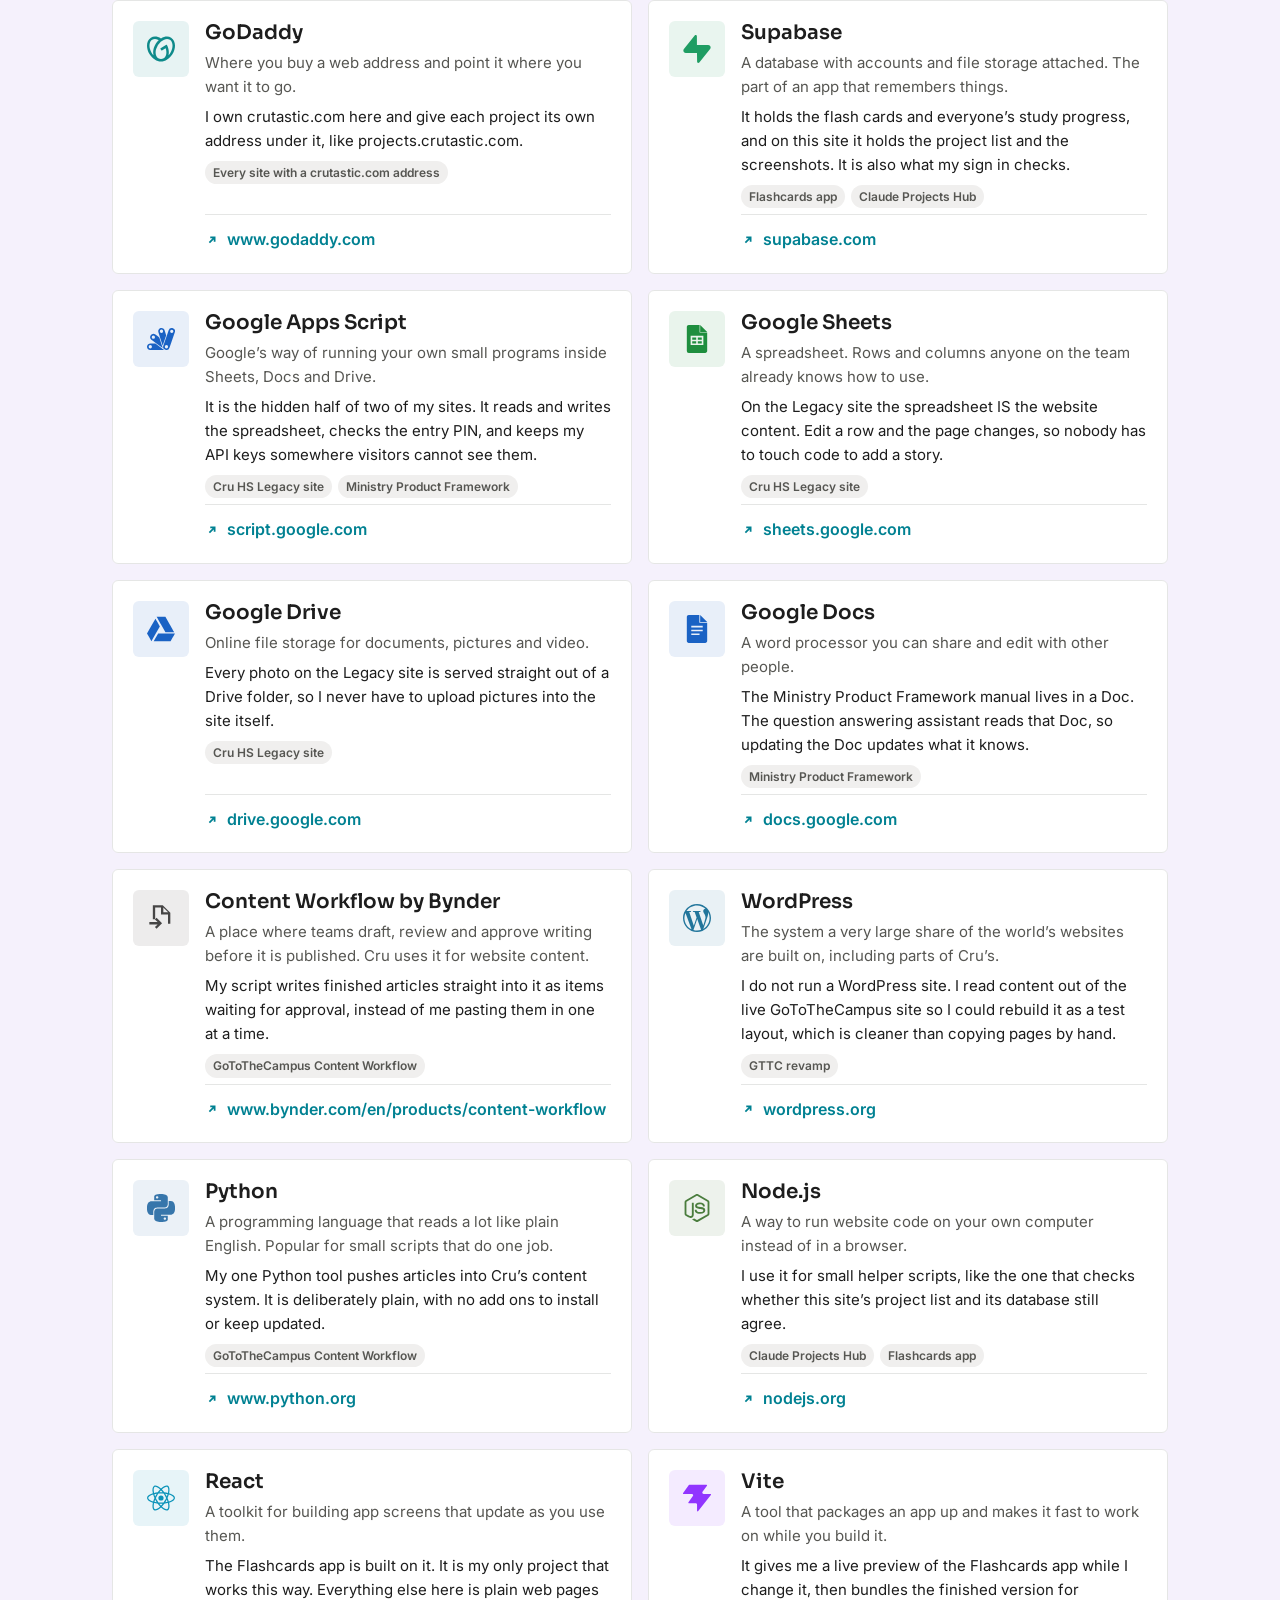
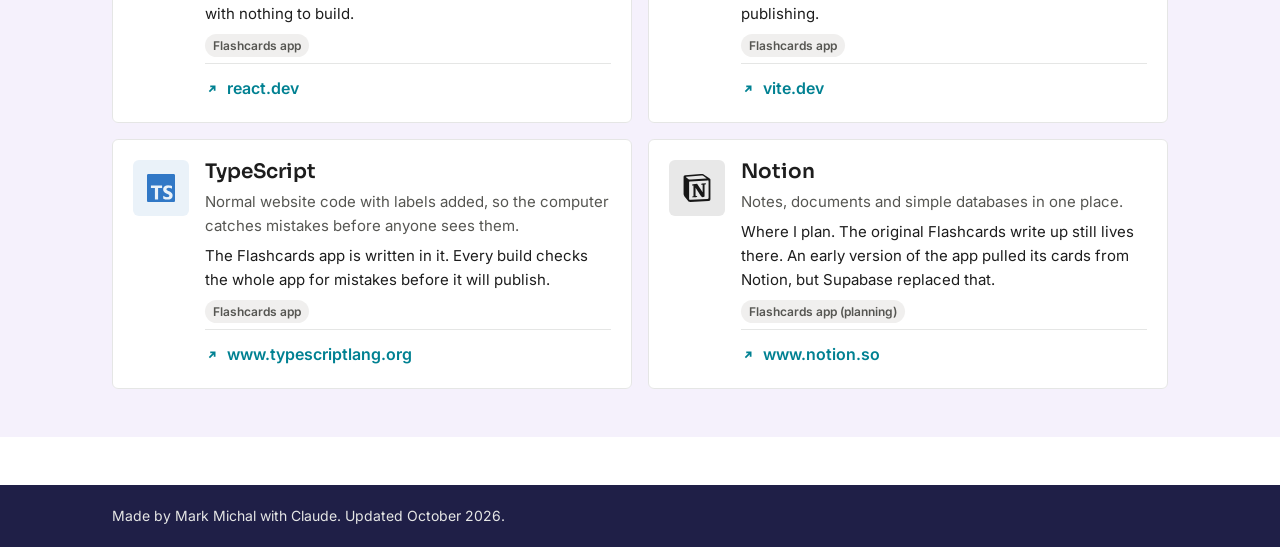
==== commit d0b2dec7: "Demo and private links on every card, two new demo pages links.js now holds every card's links: a De" ====
--- a/index.html
+++ b/index.html
@@ -156,6 +156,7 @@
 
 <script src="config.js"></script>
 <script src="projects.js"></script>
+<script src="links.js"></script>
 <script src="tools.js"></script>
 <script src="vendor/supabase.js"></script>
 <script src="app.js"></script>
--- a/styles.css
+++ b/styles.css
@@ -494,6 +494,30 @@
 /* The main link on a card that is not clickable as a whole. */
 .real-link { position: relative; z-index: 3; text-decoration: none; }
 .real-link:hover { text-decoration: underline; }
+
+/* Cards with more than one way in (links.js): a stack of real links. */
+.card-links {
+  display: flex; flex-direction: column; gap: 10px;
+  padding-top: 14px; min-width: 0;
+  border-top: 1px solid var(--cs-color-surface-border);
+}
+.card-link-a { display: flex; align-items: center; gap: 8px; min-width: 0; align-self: flex-start; max-width: 100%; }
+.card-link-a svg { flex-shrink: 0; }
+.row-body .card-link, .row-body .card-links { border-top: 0; padding-top: 4px; }
+
+/* The colored box opens the demo, and says so with a tag in its corner. */
+.card-media, .row-media { position: relative; }
+.media-link { position: absolute; inset: 0; z-index: 3; border-radius: inherit; }
+.media-link:focus-visible { outline: 3px solid var(--cs-color-focus); outline-offset: -3px; }
+.media-link:hover ~ .demo-tag { transform: translateY(-1px); box-shadow: 0 6px 16px rgba(0,0,0,.25); }
+.demo-tag {
+  position: absolute; top: 16px; right: 16px; z-index: 4; pointer-events: none;
+  background: #fff; color: #141210; border-radius: 999px; padding: 5px 12px;
+  font: 700 12px/1 var(--cs-font-family-body, Inter, system-ui, sans-serif);
+  letter-spacing: .08em; text-transform: uppercase;
+  box-shadow: 0 3px 10px rgba(0,0,0,.18); transition: transform 150ms ease, box-shadow 150ms ease;
+}
+.row-media .demo-tag { top: 8px; right: 8px; padding: 4px 8px; font-size: 10px; }
 
 /* ==========================================================================
    Motion
